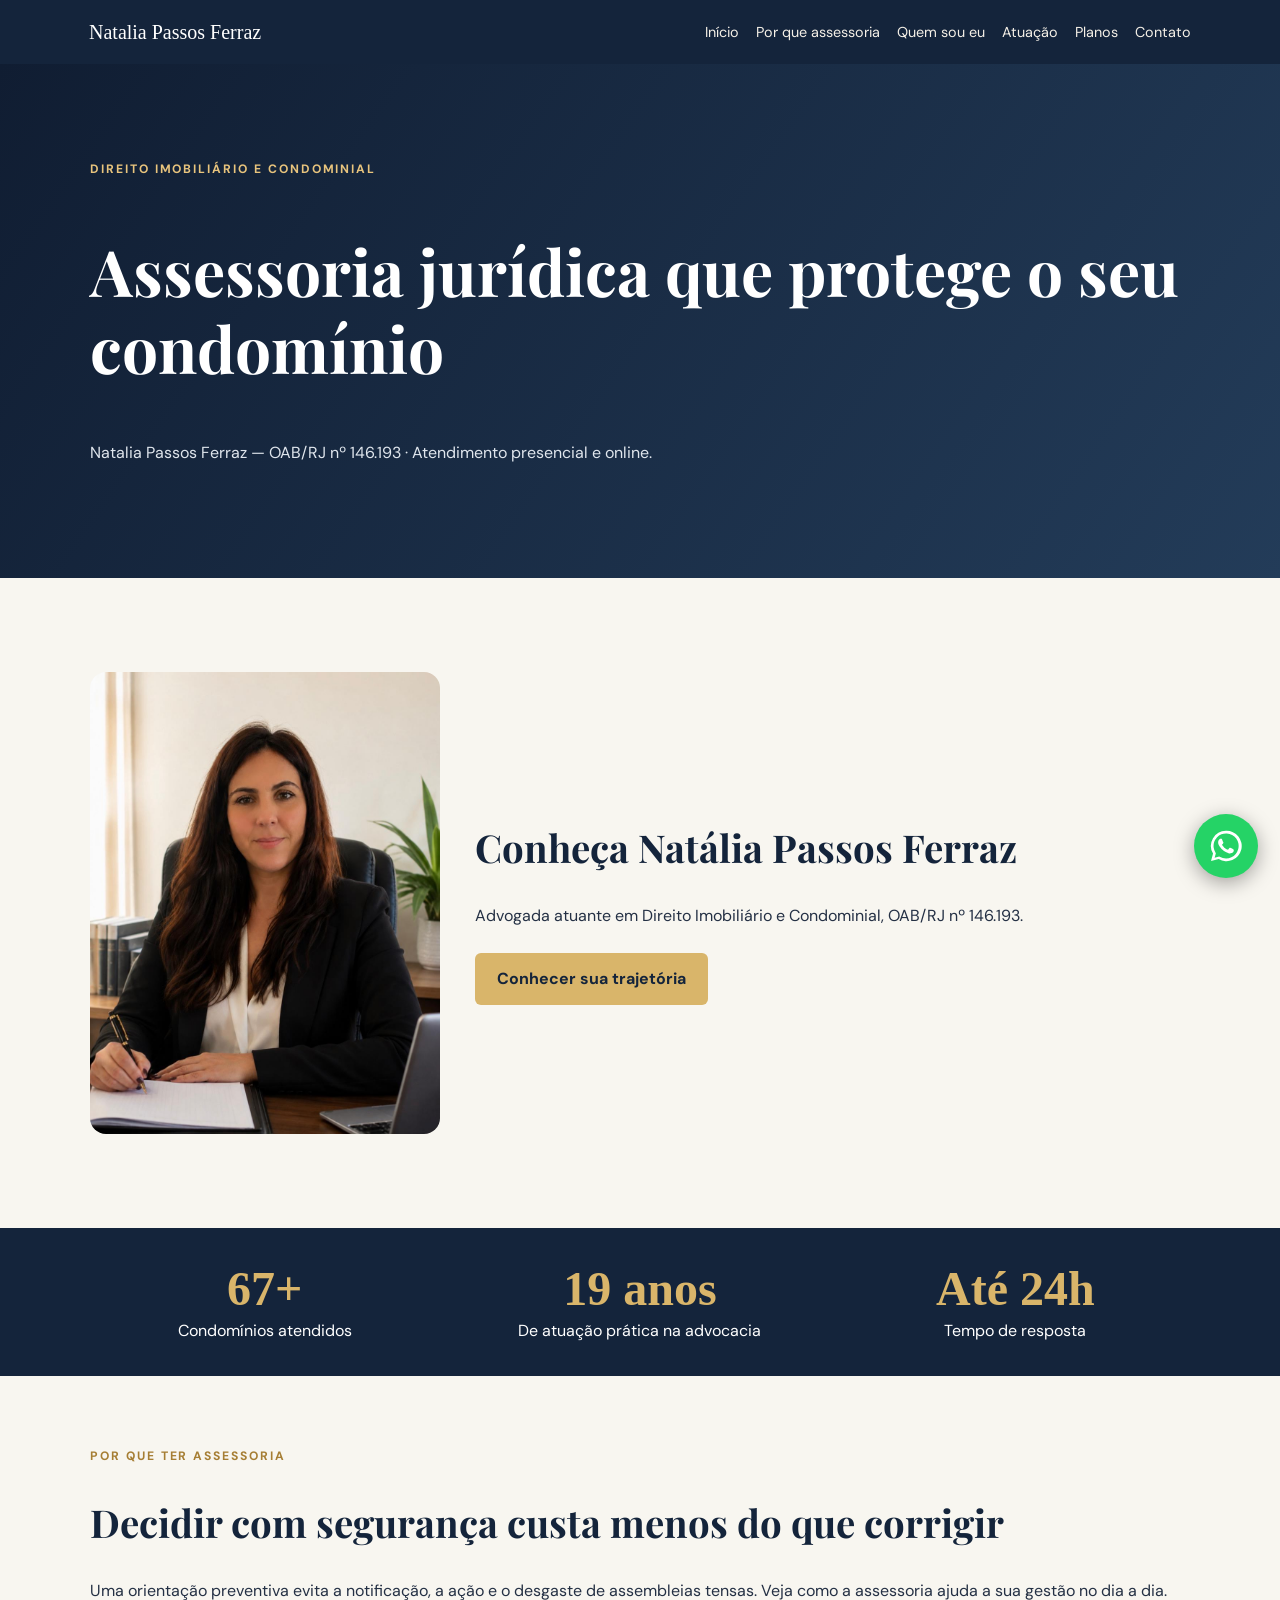
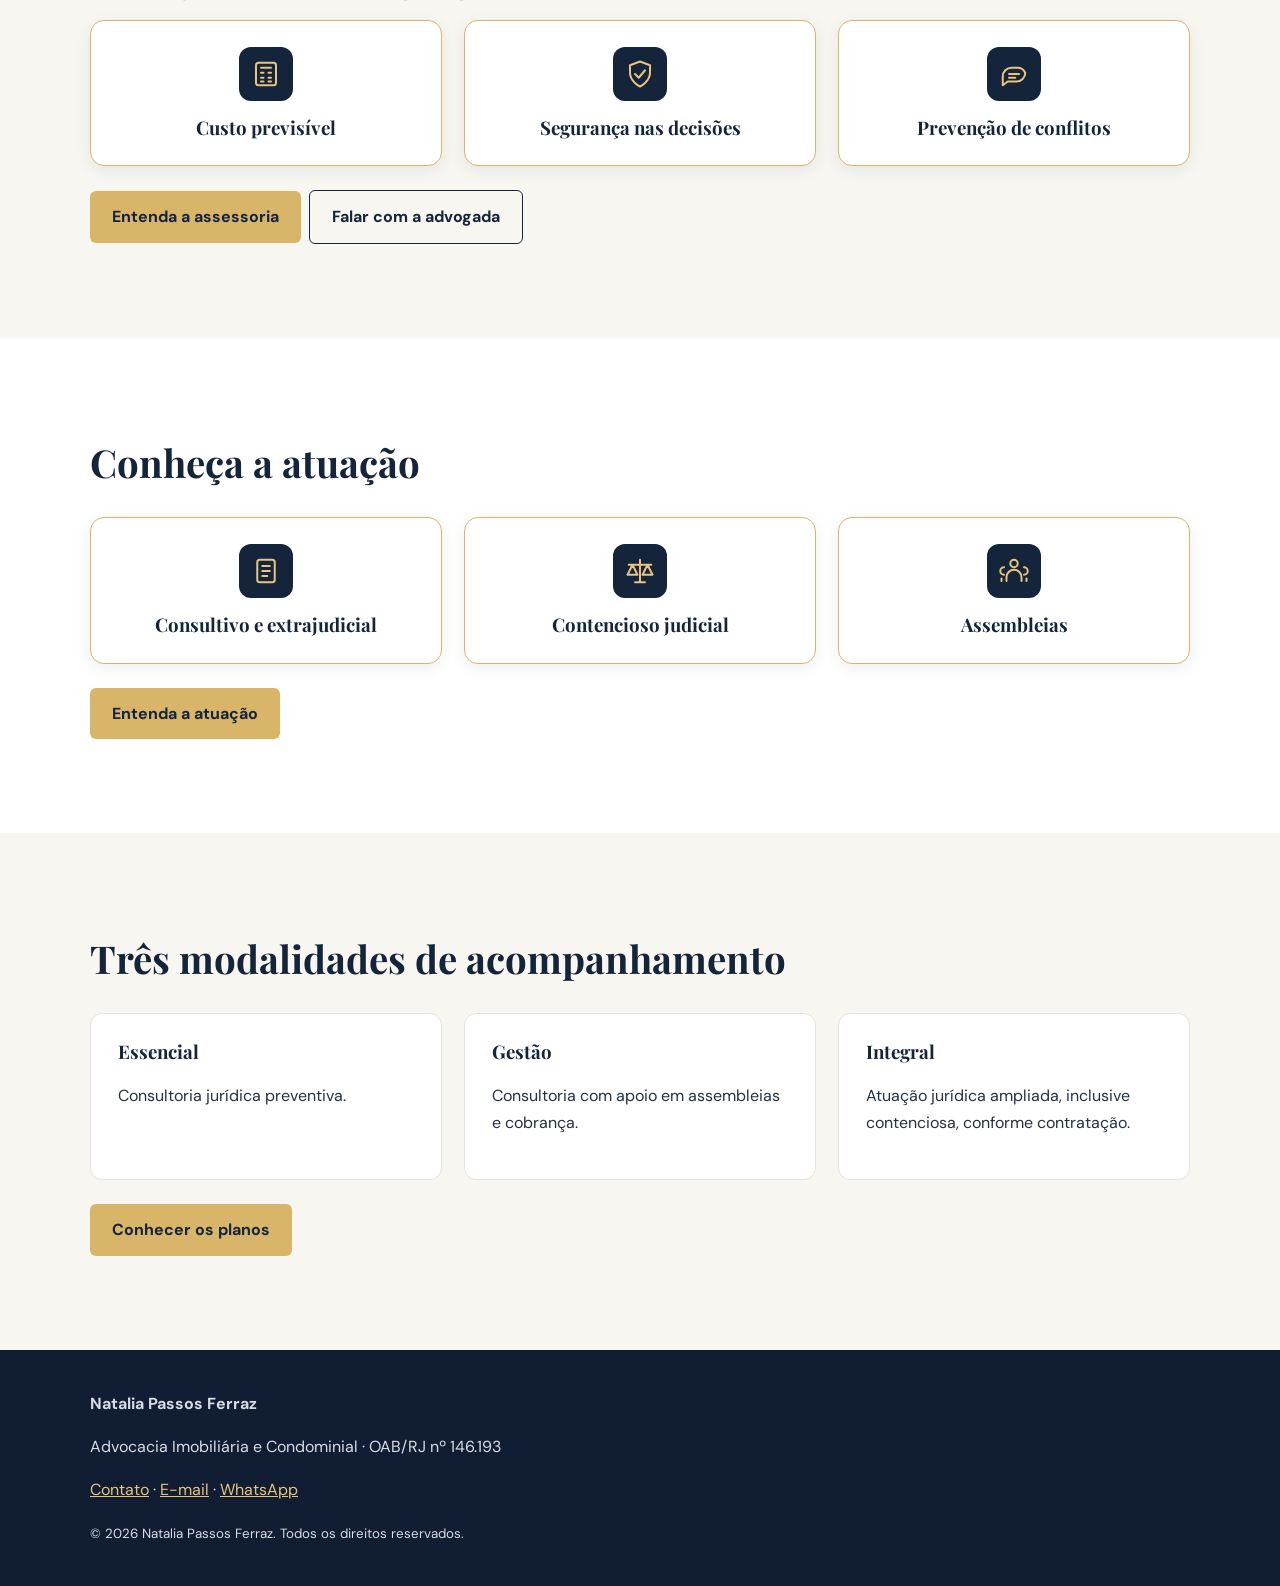
==== index.html @ 300f71c2 "Add files via upload" ====
<!doctype html><html lang="pt-BR"><head><meta charset="utf-8"><meta name="viewport" content="width=device-width, initial-scale=1"><meta name="description" content="Natalia Passos Ferraz — Advocacia Imobiliária e Condominial. OAB/RJ 146.193."><title>Início | Natalia Passos Ferraz</title><link rel="stylesheet" href="style.css"><style>.whatsapp-fixo{position:fixed!important;right:22px!important;bottom:22px!important;z-index:2147483000!important;display:flex!important;align-items:center!important;justify-content:center!important;width:64px!important;height:64px!important;min-width:64px!important;min-height:64px!important;box-sizing:border-box!important;padding:13px!important;border-radius:50%!important;background:#25D366!important;color:#fff!important;box-shadow:0 5px 20px rgba(0,0,0,.35)!important;visibility:visible!important;opacity:1!important;transform:none!important;text-decoration:none!important}.whatsapp-fixo svg{display:block!important;width:38px!important;height:38px!important;fill:#fff!important}.whatsapp-fixo .whatsapp-texto{display:none!important}.whatsapp-fixo:hover{background:#128C7E!important}@media(max-width:600px){.whatsapp-fixo{right:16px!important;bottom:16px!important;width:60px!important;height:60px!important;min-width:60px!important;min-height:60px!important}}</style></head><body><header><nav><a class="brand" href="index.html">Natalia Passos Ferraz</a><div class="links"><a href="index.html">Início</a><a href="assessoria.html">Por que assessoria</a><a href="sobre.html">Quem sou eu</a><a href="atuacao.html">Atuação</a><a href="planos.html">Planos</a><a href="contato.html">Contato</a></div></nav></header><section class="hero"><div class="wrap"><div class="eyebrow" style="color:#e8c47d">Direito Imobiliário e Condominial</div><h1>Assessoria jurídica que protege o seu condomínio</h1><p>Natalia Passos Ferraz — OAB/RJ nº 146.193 · Atendimento presencial e online.</p></div></section><section class="section alt"><div class="wrap foto-apresentacao"><img class="portrait" src="natalia.jpg" alt="Fotografia profissional de Natália Passos Ferraz" width="970" height="1280" style="display:block;width:100%;max-width:350px;height:auto;border-radius:16px;margin:0 auto;"><div><h2>Conheça Natália Passos Ferraz</h2><p>Advogada atuante em Direito Imobiliário e Condominial, OAB/RJ nº 146.193.</p><a class="btn" href="sobre.html">Conhecer sua trajetória</a></div></div></section><section aria-label="Experiência e atendimento" style="background:#14243b;color:#fff;padding:32px 24px;"><div class="wrap" style="display:grid;grid-template-columns:repeat(auto-fit,minmax(min(100%,230px),1fr));gap:26px;text-align:center;"><div><strong style="display:block;color:#d9b56a;font-family:Georgia,serif;font-size:clamp(2rem,4vw,3rem);line-height:1.2;">67+</strong><span>Condomínios atendidos</span></div><div><strong style="display:block;color:#d9b56a;font-family:Georgia,serif;font-size:clamp(2rem,4vw,3rem);line-height:1.2;">19 anos</strong><span>De atuação prática na advocacia</span></div><div><strong style="display:block;color:#d9b56a;font-family:Georgia,serif;font-size:clamp(2rem,4vw,3rem);line-height:1.2;">Até 24h</strong><span>Tempo de resposta</span></div></div></section><section class="section alt"><div class="wrap"><div class="eyebrow">Por que ter assessoria</div><h2>Decidir com segurança custa menos do que corrigir</h2><p>Uma orientação preventiva evita a notificação, a ação e o desgaste de assembleias tensas. Veja como a assessoria ajuda a sua gestão no dia a dia.</p><div class="grid"><article class="card" style="border:1px solid #d9b56a;border-radius:14px;padding:26px;text-align:center;display:flex;flex-direction:column;align-items:center;justify-content:center;background:#fff;box-shadow:0 4px 15px rgba(20,36,59,.08);"><div style="display:flex;align-items:center;justify-content:center;width:54px;height:54px;border-radius:12px;background:#14243b;color:#e8c47d;margin-bottom:16px;"><svg xmlns="http://www.w3.org/2000/svg" viewBox="0 0 24 24" width="30" height="30" fill="none" stroke="currentColor" stroke-width="1.6" stroke-linecap="round" stroke-linejoin="round" aria-hidden="true"><rect x="4" y="3" width="16" height="18" rx="2"/><path d="M8 7h8M8 11h2m4 0h2M8 15h2m4 0h2M8 18h2m4 0h2"/></svg></div><h3 style="margin:0;">Custo previsível</h3></article><article class="card" style="border:1px solid #d9b56a;border-radius:14px;padding:26px;text-align:center;display:flex;flex-direction:column;align-items:center;justify-content:center;background:#fff;box-shadow:0 4px 15px rgba(20,36,59,.08);"><div style="display:flex;align-items:center;justify-content:center;width:54px;height:54px;border-radius:12px;background:#14243b;color:#e8c47d;margin-bottom:16px;"><svg xmlns="http://www.w3.org/2000/svg" viewBox="0 0 24 24" width="30" height="30" fill="none" stroke="currentColor" stroke-width="1.6" stroke-linecap="round" stroke-linejoin="round" aria-hidden="true"><path d="M12 22s8-4 8-11V5l-8-3-8 3v6c0 7 8 11 8 11Z"/><path d="m8 12 3 3 5-6"/></svg></div><h3 style="margin:0;">Segurança nas decisões</h3></article><article class="card" style="border:1px solid #d9b56a;border-radius:14px;padding:26px;text-align:center;display:flex;flex-direction:column;align-items:center;justify-content:center;background:#fff;box-shadow:0 4px 15px rgba(20,36,59,.08);"><div style="display:flex;align-items:center;justify-content:center;width:54px;height:54px;border-radius:12px;background:#14243b;color:#e8c47d;margin-bottom:16px;"><svg xmlns="http://www.w3.org/2000/svg" viewBox="0 0 24 24" width="30" height="30" fill="none" stroke="currentColor" stroke-width="1.6" stroke-linecap="round" stroke-linejoin="round" aria-hidden="true"><path d="M21 11a7 7 0 0 1-7 7H7l-4 3v-7a7 7 0 0 1 7-7h4a7 7 0 0 1 7 4Z"/><path d="M8 12h8M8 15h5"/></svg></div><h3 style="margin:0;">Prevenção de conflitos</h3></article></div><p><a class="btn" href="assessoria.html">Entenda a assessoria</a><a class="btn secondary" href="https://wa.me/5524999140991" target="_blank" rel="noopener noreferrer">Falar com a advogada</a></p></div></section><section class="section "><div class="wrap"><h2>Conheça a atuação</h2><div class="grid"><article class="card" style="border:1px solid #d9b56a;border-radius:14px;padding:26px;text-align:center;display:flex;flex-direction:column;align-items:center;justify-content:center;background:#fff;box-shadow:0 4px 15px rgba(20,36,59,.08);"><div style="display:flex;align-items:center;justify-content:center;width:54px;height:54px;border-radius:12px;background:#14243b;color:#e8c47d;margin-bottom:16px;"><svg xmlns="http://www.w3.org/2000/svg" viewBox="0 0 24 24" width="30" height="30" fill="none" stroke="currentColor" stroke-width="1.6" stroke-linecap="round" stroke-linejoin="round" aria-hidden="true"><rect x="5" y="3" width="14" height="18" rx="2"/><path d="M9 8h6M9 12h6M9 16h4"/></svg></div><h3 style="margin:0;">Consultivo e extrajudicial</h3></article><article class="card" style="border:1px solid #d9b56a;border-radius:14px;padding:26px;text-align:center;display:flex;flex-direction:column;align-items:center;justify-content:center;background:#fff;box-shadow:0 4px 15px rgba(20,36,59,.08);"><div style="display:flex;align-items:center;justify-content:center;width:54px;height:54px;border-radius:12px;background:#14243b;color:#e8c47d;margin-bottom:16px;"><svg xmlns="http://www.w3.org/2000/svg" viewBox="0 0 24 24" width="30" height="30" fill="none" stroke="currentColor" stroke-width="1.6" stroke-linecap="round" stroke-linejoin="round" aria-hidden="true"><path d="M12 3v18M8 21h8M3 7h18M6 7l-4 8h8L6 7M18 7l-4 8h8l-4-8"/></svg></div><h3 style="margin:0;">Contencioso judicial</h3></article><article class="card" style="border:1px solid #d9b56a;border-radius:14px;padding:26px;text-align:center;display:flex;flex-direction:column;align-items:center;justify-content:center;background:#fff;box-shadow:0 4px 15px rgba(20,36,59,.08);"><div style="display:flex;align-items:center;justify-content:center;width:54px;height:54px;border-radius:12px;background:#14243b;color:#e8c47d;margin-bottom:16px;"><svg xmlns="http://www.w3.org/2000/svg" viewBox="0 0 24 24" width="30" height="30" fill="none" stroke="currentColor" stroke-width="1.6" stroke-linecap="round" stroke-linejoin="round" aria-hidden="true"><circle cx="12" cy="6" r="3"/><path d="M6 20v-3a6 6 0 0 1 12 0v3M4 9a3 3 0 0 0 0 6M20 9a3 3 0 0 1 0 6M2 20v-2M22 20v-2"/></svg></div><h3 style="margin:0;">Assembleias</h3></article></div><p><a class="btn" href="atuacao.html">Entenda a atuação</a></p></div></section><section class="section alt"><div class="wrap"><h2>Três modalidades de acompanhamento</h2><div class="grid"><article class="card"><h3>Essencial</h3><p>Consultoria jurídica preventiva.</p></article><article class="card"><h3>Gestão</h3><p>Consultoria com apoio em assembleias e cobrança.</p></article><article class="card"><h3>Integral</h3><p>Atuação jurídica ampliada, inclusive contenciosa, conforme contratação.</p></article></div><p><a class="btn" href="planos.html">Conhecer os planos</a></p></div></section><footer><div class="wrap"><strong>Natalia Passos Ferraz</strong><p>Advocacia Imobiliária e Condominial · OAB/RJ nº 146.193</p><p><a href="contato.html">Contato</a> · <a href="mailto:nataliaferraz.adv@hotmail.com">E-mail</a> · <a href="https://wa.me/5524999140991" target="_blank" rel="noopener noreferrer">WhatsApp</a></p><small>© 2026 Natalia Passos Ferraz. Todos os direitos reservados.</small></div></footer><a class="whatsapp-fixo" href="https://wa.me/5524999140991?text=Ol%C3%A1%2C%20Nat%C3%A1lia%21%20Gostaria%20de%20informa%C3%A7%C3%B5es%20sobre%20assessoria%20jur%C3%ADdica." target="_blank" rel="noopener noreferrer" aria-label="Conversar com Natália pelo WhatsApp"><svg xmlns="http://www.w3.org/2000/svg" viewBox="0 0 32 32" width="31" height="31" aria-hidden="true"><path fill="currentColor" d="M16.03 3.2A12.7 12.7 0 0 0 5.1 22.4L3.4 28.7l6.5-1.7a12.8 12.8 0 1 0 6.13-23.8Zm0 23.3a10.5 10.5 0 0 1-5.35-1.46l-.38-.23-3.87 1.02 1.03-3.77-.25-.39A10.56 10.56 0 1 1 16.03 26.5Zm5.8-7.9c-.32-.16-1.9-.94-2.2-1.04-.3-.11-.51-.16-.73.16-.22.32-.84 1.04-1.03 1.25-.19.21-.38.24-.7.08-.32-.16-1.36-.5-2.58-1.59-.95-.85-1.6-1.9-1.79-2.22-.19-.32-.02-.49.14-.65.14-.14.32-.37.48-.56.16-.19.21-.32.32-.53.11-.21.05-.4-.03-.56-.08-.16-.73-1.76-1-2.41-.26-.63-.53-.54-.73-.55h-.62c-.22 0-.56.08-.86.4-.3.32-1.13 1.11-1.13 2.71s1.16 3.15 1.32 3.36c.16.21 2.29 3.5 5.55 4.91.78.34 1.39.54 1.86.69.78.25 1.5.21 2.06.13.63-.09 1.9-.78 2.17-1.53.27-.75.27-1.39.19-1.53-.08-.13-.3-.21-.62-.37Z"/></svg><span class="whatsapp-texto">WhatsApp</span></a></body></html>
---- style.css ----
@import url('https://fonts.googleapis.com/css2?family=DM+Sans:wght@400;500;600;700&family=Playfair+Display:wght@500;600;700&display=swap');:root{--navy:#14243b;--gold:#d9b56a;--cream:#f8f6f0;--ink:#243044}*{box-sizing:border-box}body{margin:0;font-family:'DM Sans',Arial,sans-serif;color:var(--ink);line-height:1.7;background:#fff}h1,h2,h3{font-family:'Playfair Display',Georgia,serif;line-height:1.2;color:var(--navy)}h1{font-size:clamp(2.3rem,5vw,4rem)}h2{font-size:clamp(1.9rem,3vw,2.7rem)}a{color:#274d7c}header{background:var(--navy);position:sticky;top:0;z-index:5}nav{max-width:1150px;margin:auto;display:flex;align-items:center;justify-content:space-between;gap:18px;padding:15px 24px;flex-wrap:wrap}nav .brand{font-family:Georgia,serif;color:#fff;font-size:1.25rem;text-decoration:none}nav .links{display:flex;gap:17px;flex-wrap:wrap}nav .links a{color:#f5f0e7;text-decoration:none;font-size:.9rem}nav a:hover{color:var(--gold)}.hero{background:linear-gradient(125deg,#101d32,#233c59);color:#fff;padding:95px 24px}.hero h1{color:#fff}.hero p{color:#e0e6ed}.wrap{max-width:1100px;margin:auto}.section{padding:70px 24px}.section.alt{background:var(--cream)}.eyebrow{text-transform:uppercase;letter-spacing:.16em;color:#a67e34;font-size:.76rem;font-weight:700}.grid{display:grid;grid-template-columns:repeat(auto-fit,minmax(245px,1fr));gap:22px}.card{padding:27px;border:1px solid #e5e3de;border-radius:12px;background:#fff}.card h3{margin-top:0}.btn{display:inline-block;padding:12px 22px;background:var(--gold);color:#14243b;border-radius:6px;font-weight:700;text-decoration:none;margin:8px 8px 8px 0}.btn.secondary{background:transparent;color:var(--navy);border:1px solid var(--navy)}.hero .btn.secondary{color:white;border-color:#fff}ul{padding-left:22px}li{margin:6px 0}details{border:1px solid #ddd;border-radius:9px;margin:12px 0;padding:18px;background:#fff}summary{cursor:pointer;font-weight:700;color:var(--navy)}table{border-collapse:collapse;width:100%;min-width:580px}th,td{border-bottom:1px solid #ddd;padding:12px;text-align:left}th{background:#edf0f2}.scroll{overflow-x:auto}.note{border-left:4px solid var(--gold);padding:13px 18px;background:#faf7ef}footer{background:#101d32;color:#d8dce5;padding:40px 24px}footer a{color:#e8c47d}.portrait{width:100%;max-width:330px;border-radius:12px;object-fit:cover}.bio{display:grid;grid-template-columns:1fr 2fr;gap:35px;align-items:start}@media(max-width:700px){.bio{grid-template-columns:1fr}nav{position:static}.hero{padding:65px 24px}}
/* Botão fixo de contato por WhatsApp */
.whatsapp-fixo{position:fixed;right:20px;bottom:20px;z-index:1000;display:inline-flex;align-items:center;gap:10px;background:#167d48;color:white!important;text-decoration:none;font-weight:700;padding:13px 19px;border-radius:999px;box-shadow:0 6px 22px rgba(0,0,0,.22);transition:transform .2s,background .2s}
.whatsapp-fixo:hover,.whatsapp-fixo:focus-visible{background:#116a3d;transform:translateY(-2px)}
@media(max-width:600px){.whatsapp-fixo{right:12px;bottom:12px;padding:12px 16px;font-size:14px}}

/* Ícone oficial em vetor e botão de contato persistente */
.whatsapp-fixo{background:#25d366;color:#fff!important;min-width:60px;min-height:60px;justify-content:center;padding:12px 18px;gap:8px}
.whatsapp-fixo svg{width:31px;height:31px;display:block;flex-shrink:0}
.whatsapp-fixo:hover,.whatsapp-fixo:focus-visible{background:#128c4a}
.foto-apresentacao{display:grid;grid-template-columns:minmax(220px,350px) 1fr;gap:35px;align-items:center;padding-top:24px;padding-bottom:24px}
.foto-pendente{min-height:290px;display:flex;align-items:center;justify-content:center;text-align:center;padding:25px;border:2px dashed #aab3bd;border-radius:16px;background:#e8eaf0;color:#596273;font-size:15px}
.foto-sobre{max-width:340px;min-height:260px;float:right;margin:0 0 20px 25px}
@media(max-width:650px){.foto-apresentacao{grid-template-columns:1fr}.foto-sobre{float:none;margin:0 0 20px}.whatsapp-fixo{width:60px;height:60px;border-radius:50%;padding:12px}.whatsapp-texto{display:none}}

/* Padronização do botão WhatsApp */
.whatsapp-fixo{position:fixed!important;right:22px!important;bottom:22px!important;z-index:2147483000!important;display:flex!important;align-items:center!important;justify-content:center!important;width:64px!important;height:64px!important;min-width:64px!important;min-height:64px!important;box-sizing:border-box!important;padding:13px!important;border-radius:50%!important;background:#25D366!important;color:#fff!important;box-shadow:0 5px 20px rgba(0,0,0,.35)!important;visibility:visible!important;opacity:1!important;transform:none!important;text-decoration:none!important}.whatsapp-fixo svg{display:block!important;width:38px!important;height:38px!important;fill:#fff!important}.whatsapp-fixo .whatsapp-texto{display:none!important}.whatsapp-fixo:hover{background:#128C7E!important}@media(max-width:600px){.whatsapp-fixo{right:16px!important;bottom:16px!important;width:60px!important;height:60px!important;min-width:60px!important;min-height:60px!important}}
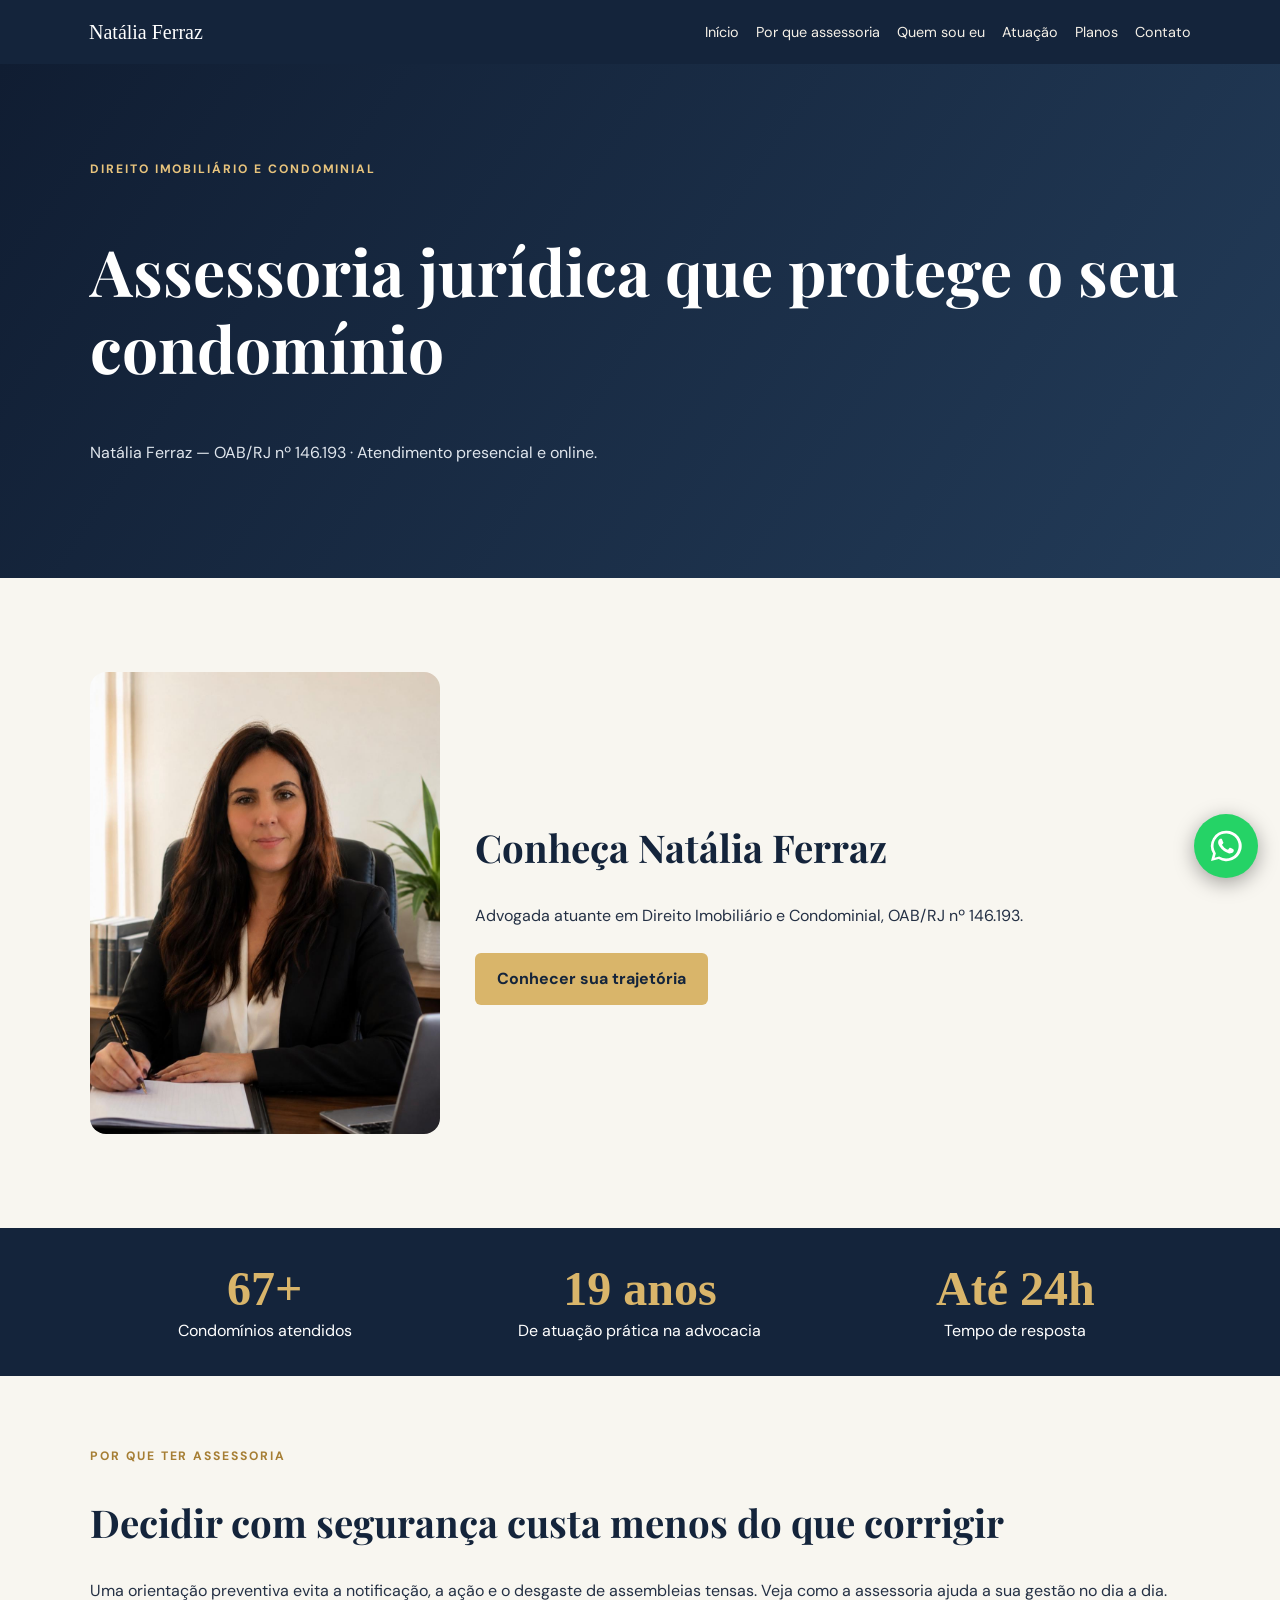
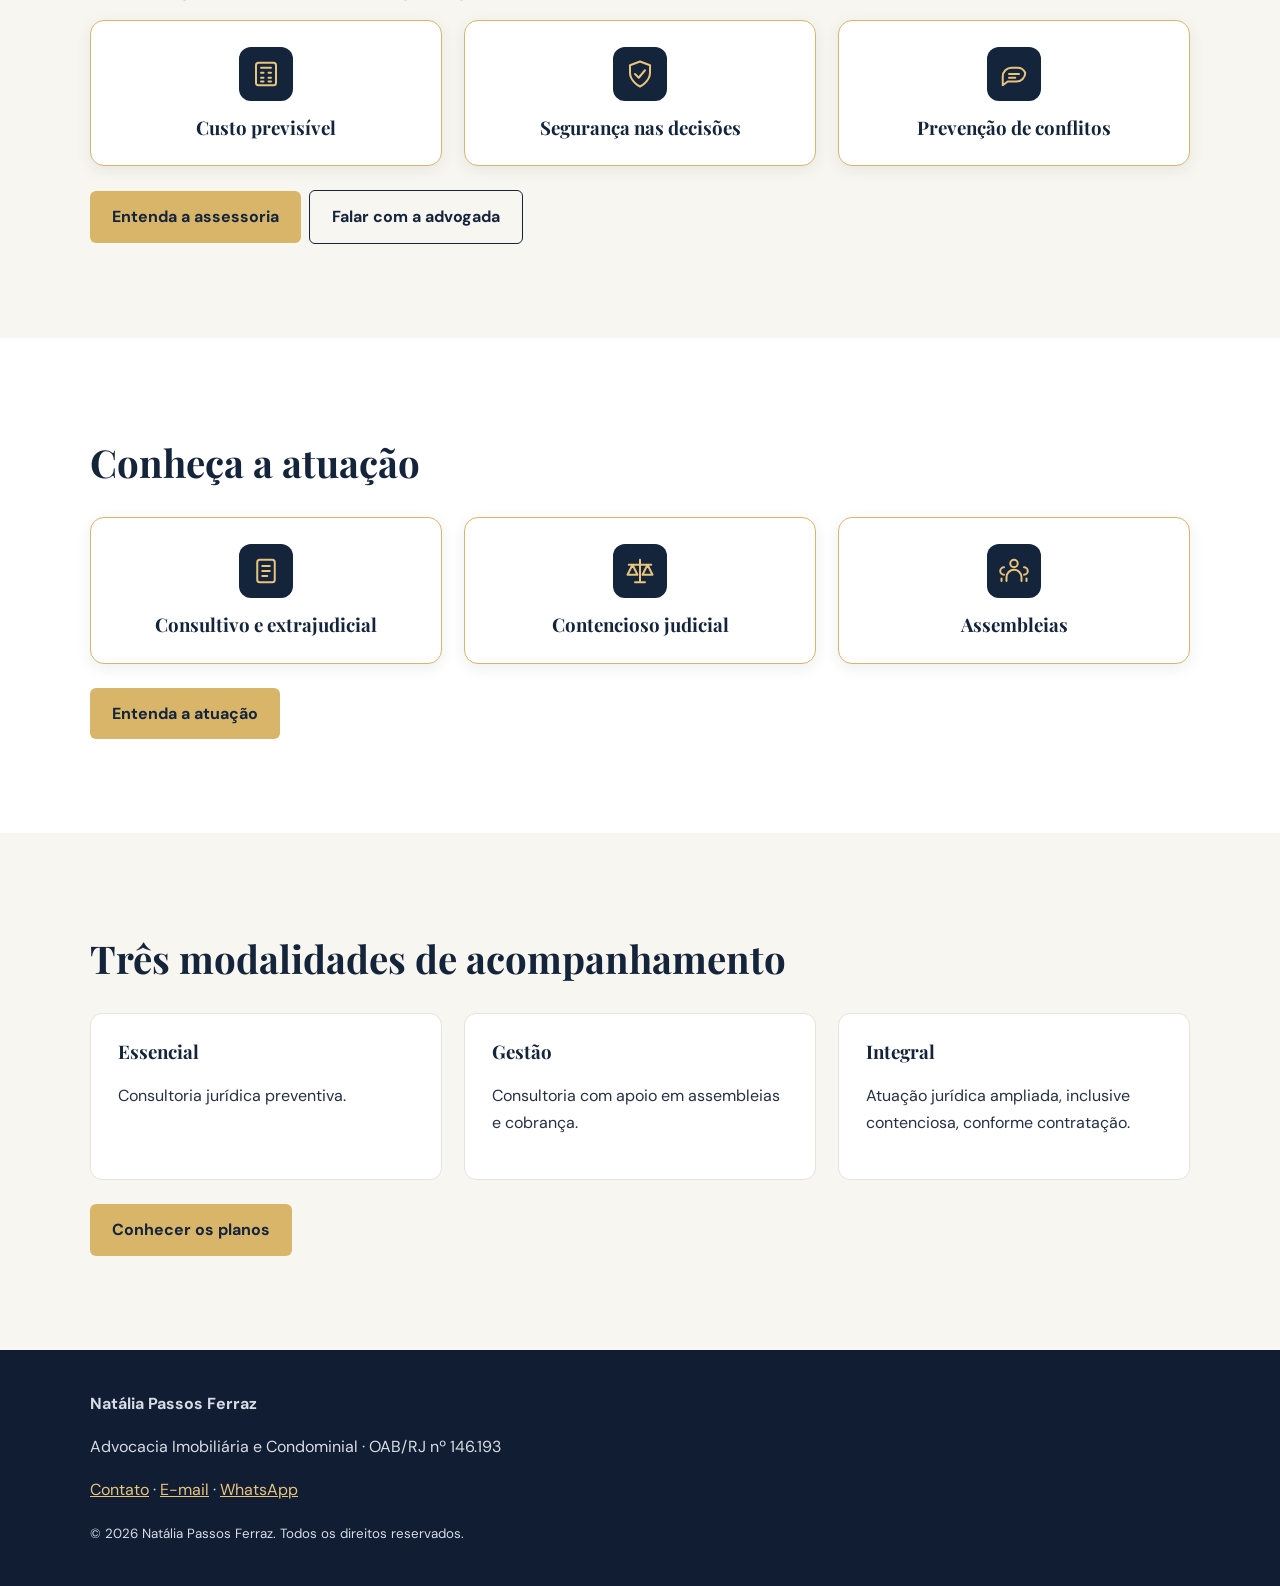
==== commit 40bc5e09: "Add files via upload" ====
--- a/index.html
+++ b/index.html
@@ -1 +1 @@
-<!doctype html><html lang="pt-BR"><head><meta charset="utf-8"><meta name="viewport" content="width=device-width, initial-scale=1"><meta name="description" content="Natalia Passos Ferraz — Advocacia Imobiliária e Condominial. OAB/RJ 146.193."><title>Início | Natalia Passos Ferraz</title><link rel="stylesheet" href="style.css"><style>.whatsapp-fixo{position:fixed!important;right:22px!important;bottom:22px!important;z-index:2147483000!important;display:flex!important;align-items:center!important;justify-content:center!important;width:64px!important;height:64px!important;min-width:64px!important;min-height:64px!important;box-sizing:border-box!important;padding:13px!important;border-radius:50%!important;background:#25D366!important;color:#fff!important;box-shadow:0 5px 20px rgba(0,0,0,.35)!important;visibility:visible!important;opacity:1!important;transform:none!important;text-decoration:none!important}.whatsapp-fixo svg{display:block!important;width:38px!important;height:38px!important;fill:#fff!important}.whatsapp-fixo .whatsapp-texto{display:none!important}.whatsapp-fixo:hover{background:#128C7E!important}@media(max-width:600px){.whatsapp-fixo{right:16px!important;bottom:16px!important;width:60px!important;height:60px!important;min-width:60px!important;min-height:60px!important}}</style></head><body><header><nav><a class="brand" href="index.html">Natalia Passos Ferraz</a><div class="links"><a href="index.html">Início</a><a href="assessoria.html">Por que assessoria</a><a href="sobre.html">Quem sou eu</a><a href="atuacao.html">Atuação</a><a href="planos.html">Planos</a><a href="contato.html">Contato</a></div></nav></header><section class="hero"><div class="wrap"><div class="eyebrow" style="color:#e8c47d">Direito Imobiliário e Condominial</div><h1>Assessoria jurídica que protege o seu condomínio</h1><p>Natalia Passos Ferraz — OAB/RJ nº 146.193 · Atendimento presencial e online.</p></div></section><section class="section alt"><div class="wrap foto-apresentacao"><img class="portrait" src="natalia.jpg" alt="Fotografia profissional de Natália Passos Ferraz" width="970" height="1280" style="display:block;width:100%;max-width:350px;height:auto;border-radius:16px;margin:0 auto;"><div><h2>Conheça Natália Passos Ferraz</h2><p>Advogada atuante em Direito Imobiliário e Condominial, OAB/RJ nº 146.193.</p><a class="btn" href="sobre.html">Conhecer sua trajetória</a></div></div></section><section aria-label="Experiência e atendimento" style="background:#14243b;color:#fff;padding:32px 24px;"><div class="wrap" style="display:grid;grid-template-columns:repeat(auto-fit,minmax(min(100%,230px),1fr));gap:26px;text-align:center;"><div><strong style="display:block;color:#d9b56a;font-family:Georgia,serif;font-size:clamp(2rem,4vw,3rem);line-height:1.2;">67+</strong><span>Condomínios atendidos</span></div><div><strong style="display:block;color:#d9b56a;font-family:Georgia,serif;font-size:clamp(2rem,4vw,3rem);line-height:1.2;">19 anos</strong><span>De atuação prática na advocacia</span></div><div><strong style="display:block;color:#d9b56a;font-family:Georgia,serif;font-size:clamp(2rem,4vw,3rem);line-height:1.2;">Até 24h</strong><span>Tempo de resposta</span></div></div></section><section class="section alt"><div class="wrap"><div class="eyebrow">Por que ter assessoria</div><h2>Decidir com segurança custa menos do que corrigir</h2><p>Uma orientação preventiva evita a notificação, a ação e o desgaste de assembleias tensas. Veja como a assessoria ajuda a sua gestão no dia a dia.</p><div class="grid"><article class="card" style="border:1px solid #d9b56a;border-radius:14px;padding:26px;text-align:center;display:flex;flex-direction:column;align-items:center;justify-content:center;background:#fff;box-shadow:0 4px 15px rgba(20,36,59,.08);"><div style="display:flex;align-items:center;justify-content:center;width:54px;height:54px;border-radius:12px;background:#14243b;color:#e8c47d;margin-bottom:16px;"><svg xmlns="http://www.w3.org/2000/svg" viewBox="0 0 24 24" width="30" height="30" fill="none" stroke="currentColor" stroke-width="1.6" stroke-linecap="round" stroke-linejoin="round" aria-hidden="true"><rect x="4" y="3" width="16" height="18" rx="2"/><path d="M8 7h8M8 11h2m4 0h2M8 15h2m4 0h2M8 18h2m4 0h2"/></svg></div><h3 style="margin:0;">Custo previsível</h3></article><article class="card" style="border:1px solid #d9b56a;border-radius:14px;padding:26px;text-align:center;display:flex;flex-direction:column;align-items:center;justify-content:center;background:#fff;box-shadow:0 4px 15px rgba(20,36,59,.08);"><div style="display:flex;align-items:center;justify-content:center;width:54px;height:54px;border-radius:12px;background:#14243b;color:#e8c47d;margin-bottom:16px;"><svg xmlns="http://www.w3.org/2000/svg" viewBox="0 0 24 24" width="30" height="30" fill="none" stroke="currentColor" stroke-width="1.6" stroke-linecap="round" stroke-linejoin="round" aria-hidden="true"><path d="M12 22s8-4 8-11V5l-8-3-8 3v6c0 7 8 11 8 11Z"/><path d="m8 12 3 3 5-6"/></svg></div><h3 style="margin:0;">Segurança nas decisões</h3></article><article class="card" style="border:1px solid #d9b56a;border-radius:14px;padding:26px;text-align:center;display:flex;flex-direction:column;align-items:center;justify-content:center;background:#fff;box-shadow:0 4px 15px rgba(20,36,59,.08);"><div style="display:flex;align-items:center;justify-content:center;width:54px;height:54px;border-radius:12px;background:#14243b;color:#e8c47d;margin-bottom:16px;"><svg xmlns="http://www.w3.org/2000/svg" viewBox="0 0 24 24" width="30" height="30" fill="none" stroke="currentColor" stroke-width="1.6" stroke-linecap="round" stroke-linejoin="round" aria-hidden="true"><path d="M21 11a7 7 0 0 1-7 7H7l-4 3v-7a7 7 0 0 1 7-7h4a7 7 0 0 1 7 4Z"/><path d="M8 12h8M8 15h5"/></svg></div><h3 style="margin:0;">Prevenção de conflitos</h3></article></div><p><a class="btn" href="assessoria.html">Entenda a assessoria</a><a class="btn secondary" href="https://wa.me/5524999140991" target="_blank" rel="noopener noreferrer">Falar com a advogada</a></p></div></section><section class="section "><div class="wrap"><h2>Conheça a atuação</h2><div class="grid"><article class="card" style="border:1px solid #d9b56a;border-radius:14px;padding:26px;text-align:center;display:flex;flex-direction:column;align-items:center;justify-content:center;background:#fff;box-shadow:0 4px 15px rgba(20,36,59,.08);"><div style="display:flex;align-items:center;justify-content:center;width:54px;height:54px;border-radius:12px;background:#14243b;color:#e8c47d;margin-bottom:16px;"><svg xmlns="http://www.w3.org/2000/svg" viewBox="0 0 24 24" width="30" height="30" fill="none" stroke="currentColor" stroke-width="1.6" stroke-linecap="round" stroke-linejoin="round" aria-hidden="true"><rect x="5" y="3" width="14" height="18" rx="2"/><path d="M9 8h6M9 12h6M9 16h4"/></svg></div><h3 style="margin:0;">Consultivo e extrajudicial</h3></article><article class="card" style="border:1px solid #d9b56a;border-radius:14px;padding:26px;text-align:center;display:flex;flex-direction:column;align-items:center;justify-content:center;background:#fff;box-shadow:0 4px 15px rgba(20,36,59,.08);"><div style="display:flex;align-items:center;justify-content:center;width:54px;height:54px;border-radius:12px;background:#14243b;color:#e8c47d;margin-bottom:16px;"><svg xmlns="http://www.w3.org/2000/svg" viewBox="0 0 24 24" width="30" height="30" fill="none" stroke="currentColor" stroke-width="1.6" stroke-linecap="round" stroke-linejoin="round" aria-hidden="true"><path d="M12 3v18M8 21h8M3 7h18M6 7l-4 8h8L6 7M18 7l-4 8h8l-4-8"/></svg></div><h3 style="margin:0;">Contencioso judicial</h3></article><article class="card" style="border:1px solid #d9b56a;border-radius:14px;padding:26px;text-align:center;display:flex;flex-direction:column;align-items:center;justify-content:center;background:#fff;box-shadow:0 4px 15px rgba(20,36,59,.08);"><div style="display:flex;align-items:center;justify-content:center;width:54px;height:54px;border-radius:12px;background:#14243b;color:#e8c47d;margin-bottom:16px;"><svg xmlns="http://www.w3.org/2000/svg" viewBox="0 0 24 24" width="30" height="30" fill="none" stroke="currentColor" stroke-width="1.6" stroke-linecap="round" stroke-linejoin="round" aria-hidden="true"><circle cx="12" cy="6" r="3"/><path d="M6 20v-3a6 6 0 0 1 12 0v3M4 9a3 3 0 0 0 0 6M20 9a3 3 0 0 1 0 6M2 20v-2M22 20v-2"/></svg></div><h3 style="margin:0;">Assembleias</h3></article></div><p><a class="btn" href="atuacao.html">Entenda a atuação</a></p></div></section><section class="section alt"><div class="wrap"><h2>Três modalidades de acompanhamento</h2><div class="grid"><article class="card"><h3>Essencial</h3><p>Consultoria jurídica preventiva.</p></article><article class="card"><h3>Gestão</h3><p>Consultoria com apoio em assembleias e cobrança.</p></article><article class="card"><h3>Integral</h3><p>Atuação jurídica ampliada, inclusive contenciosa, conforme contratação.</p></article></div><p><a class="btn" href="planos.html">Conhecer os planos</a></p></div></section><footer><div class="wrap"><strong>Natalia Passos Ferraz</strong><p>Advocacia Imobiliária e Condominial · OAB/RJ nº 146.193</p><p><a href="contato.html">Contato</a> · <a href="mailto:nataliaferraz.adv@hotmail.com">E-mail</a> · <a href="https://wa.me/5524999140991" target="_blank" rel="noopener noreferrer">WhatsApp</a></p><small>© 2026 Natalia Passos Ferraz. Todos os direitos reservados.</small></div></footer><a class="whatsapp-fixo" href="https://wa.me/5524999140991?text=Ol%C3%A1%2C%20Nat%C3%A1lia%21%20Gostaria%20de%20informa%C3%A7%C3%B5es%20sobre%20assessoria%20jur%C3%ADdica." target="_blank" rel="noopener noreferrer" aria-label="Conversar com Natália pelo WhatsApp"><svg xmlns="http://www.w3.org/2000/svg" viewBox="0 0 32 32" width="31" height="31" aria-hidden="true"><path fill="currentColor" d="M16.03 3.2A12.7 12.7 0 0 0 5.1 22.4L3.4 28.7l6.5-1.7a12.8 12.8 0 1 0 6.13-23.8Zm0 23.3a10.5 10.5 0 0 1-5.35-1.46l-.38-.23-3.87 1.02 1.03-3.77-.25-.39A10.56 10.56 0 1 1 16.03 26.5Zm5.8-7.9c-.32-.16-1.9-.94-2.2-1.04-.3-.11-.51-.16-.73.16-.22.32-.84 1.04-1.03 1.25-.19.21-.38.24-.7.08-.32-.16-1.36-.5-2.58-1.59-.95-.85-1.6-1.9-1.79-2.22-.19-.32-.02-.49.14-.65.14-.14.32-.37.48-.56.16-.19.21-.32.32-.53.11-.21.05-.4-.03-.56-.08-.16-.73-1.76-1-2.41-.26-.63-.53-.54-.73-.55h-.62c-.22 0-.56.08-.86.4-.3.32-1.13 1.11-1.13 2.71s1.16 3.15 1.32 3.36c.16.21 2.29 3.5 5.55 4.91.78.34 1.39.54 1.86.69.78.25 1.5.21 2.06.13.63-.09 1.9-.78 2.17-1.53.27-.75.27-1.39.19-1.53-.08-.13-.3-.21-.62-.37Z"/></svg><span class="whatsapp-texto">WhatsApp</span></a></body></html>+<!doctype html><html lang="pt-BR"><head><meta charset="utf-8"><meta name="viewport" content="width=device-width, initial-scale=1"><meta name="description" content="Natália Ferraz — Advocacia Imobiliária e Condominial. OAB/RJ 146.193."><title>Início | Natália Ferraz</title><link rel="stylesheet" href="style.css"><style>.whatsapp-fixo{position:fixed!important;right:22px!important;bottom:22px!important;z-index:2147483000!important;display:flex!important;align-items:center!important;justify-content:center!important;width:64px!important;height:64px!important;min-width:64px!important;min-height:64px!important;box-sizing:border-box!important;padding:13px!important;border-radius:50%!important;background:#25D366!important;color:#fff!important;box-shadow:0 5px 20px rgba(0,0,0,.35)!important;visibility:visible!important;opacity:1!important;transform:none!important;text-decoration:none!important}.whatsapp-fixo svg{display:block!important;width:38px!important;height:38px!important;fill:#fff!important}.whatsapp-fixo .whatsapp-texto{display:none!important}.whatsapp-fixo:hover{background:#128C7E!important}@media(max-width:600px){.whatsapp-fixo{right:16px!important;bottom:16px!important;width:60px!important;height:60px!important;min-width:60px!important;min-height:60px!important}}</style></head><body><header><nav><a class="brand" href="index.html">Natália Ferraz</a><div class="links"><a href="index.html">Início</a><a href="assessoria.html">Por que assessoria</a><a href="sobre.html">Quem sou eu</a><a href="atuacao.html">Atuação</a><a href="planos.html">Planos</a><a href="contato.html">Contato</a></div></nav></header><section class="hero"><div class="wrap"><div class="eyebrow" style="color:#e8c47d">Direito Imobiliário e Condominial</div><h1>Assessoria jurídica que protege o seu condomínio</h1><p>Natália Ferraz — OAB/RJ nº 146.193 · Atendimento presencial e online.</p></div></section><section class="section alt"><div class="wrap foto-apresentacao"><img class="portrait" src="natalia.jpg" alt="Fotografia profissional de Natália Ferraz" width="970" height="1280" style="display:block;width:100%;max-width:350px;height:auto;border-radius:16px;margin:0 auto;"><div><h2>Conheça Natália Ferraz</h2><p>Advogada atuante em Direito Imobiliário e Condominial, OAB/RJ nº 146.193.</p><a class="btn" href="sobre.html">Conhecer sua trajetória</a></div></div></section><section aria-label="Experiência e atendimento" style="background:#14243b;color:#fff;padding:32px 24px;"><div class="wrap" style="display:grid;grid-template-columns:repeat(auto-fit,minmax(min(100%,230px),1fr));gap:26px;text-align:center;"><div><strong style="display:block;color:#d9b56a;font-family:Georgia,serif;font-size:clamp(2rem,4vw,3rem);line-height:1.2;">67+</strong><span>Condomínios atendidos</span></div><div><strong style="display:block;color:#d9b56a;font-family:Georgia,serif;font-size:clamp(2rem,4vw,3rem);line-height:1.2;">19 anos</strong><span>De atuação prática na advocacia</span></div><div><strong style="display:block;color:#d9b56a;font-family:Georgia,serif;font-size:clamp(2rem,4vw,3rem);line-height:1.2;">Até 24h</strong><span>Tempo de resposta</span></div></div></section><section class="section alt"><div class="wrap"><div class="eyebrow">Por que ter assessoria</div><h2>Decidir com segurança custa menos do que corrigir</h2><p>Uma orientação preventiva evita a notificação, a ação e o desgaste de assembleias tensas. Veja como a assessoria ajuda a sua gestão no dia a dia.</p><div class="grid"><article class="card" style="border:1px solid #d9b56a;border-radius:14px;padding:26px;text-align:center;display:flex;flex-direction:column;align-items:center;justify-content:center;background:#fff;box-shadow:0 4px 15px rgba(20,36,59,.08);"><div style="display:flex;align-items:center;justify-content:center;width:54px;height:54px;border-radius:12px;background:#14243b;color:#e8c47d;margin-bottom:16px;"><svg xmlns="http://www.w3.org/2000/svg" viewBox="0 0 24 24" width="30" height="30" fill="none" stroke="currentColor" stroke-width="1.6" stroke-linecap="round" stroke-linejoin="round" aria-hidden="true"><rect x="4" y="3" width="16" height="18" rx="2"/><path d="M8 7h8M8 11h2m4 0h2M8 15h2m4 0h2M8 18h2m4 0h2"/></svg></div><h3 style="margin:0;">Custo previsível</h3></article><article class="card" style="border:1px solid #d9b56a;border-radius:14px;padding:26px;text-align:center;display:flex;flex-direction:column;align-items:center;justify-content:center;background:#fff;box-shadow:0 4px 15px rgba(20,36,59,.08);"><div style="display:flex;align-items:center;justify-content:center;width:54px;height:54px;border-radius:12px;background:#14243b;color:#e8c47d;margin-bottom:16px;"><svg xmlns="http://www.w3.org/2000/svg" viewBox="0 0 24 24" width="30" height="30" fill="none" stroke="currentColor" stroke-width="1.6" stroke-linecap="round" stroke-linejoin="round" aria-hidden="true"><path d="M12 22s8-4 8-11V5l-8-3-8 3v6c0 7 8 11 8 11Z"/><path d="m8 12 3 3 5-6"/></svg></div><h3 style="margin:0;">Segurança nas decisões</h3></article><article class="card" style="border:1px solid #d9b56a;border-radius:14px;padding:26px;text-align:center;display:flex;flex-direction:column;align-items:center;justify-content:center;background:#fff;box-shadow:0 4px 15px rgba(20,36,59,.08);"><div style="display:flex;align-items:center;justify-content:center;width:54px;height:54px;border-radius:12px;background:#14243b;color:#e8c47d;margin-bottom:16px;"><svg xmlns="http://www.w3.org/2000/svg" viewBox="0 0 24 24" width="30" height="30" fill="none" stroke="currentColor" stroke-width="1.6" stroke-linecap="round" stroke-linejoin="round" aria-hidden="true"><path d="M21 11a7 7 0 0 1-7 7H7l-4 3v-7a7 7 0 0 1 7-7h4a7 7 0 0 1 7 4Z"/><path d="M8 12h8M8 15h5"/></svg></div><h3 style="margin:0;">Prevenção de conflitos</h3></article></div><p><a class="btn" href="assessoria.html">Entenda a assessoria</a><a class="btn secondary" href="https://wa.me/5524999140991" target="_blank" rel="noopener noreferrer">Falar com a advogada</a></p></div></section><section class="section "><div class="wrap"><h2>Conheça a atuação</h2><div class="grid"><article class="card" style="border:1px solid #d9b56a;border-radius:14px;padding:26px;text-align:center;display:flex;flex-direction:column;align-items:center;justify-content:center;background:#fff;box-shadow:0 4px 15px rgba(20,36,59,.08);"><div style="display:flex;align-items:center;justify-content:center;width:54px;height:54px;border-radius:12px;background:#14243b;color:#e8c47d;margin-bottom:16px;"><svg xmlns="http://www.w3.org/2000/svg" viewBox="0 0 24 24" width="30" height="30" fill="none" stroke="currentColor" stroke-width="1.6" stroke-linecap="round" stroke-linejoin="round" aria-hidden="true"><rect x="5" y="3" width="14" height="18" rx="2"/><path d="M9 8h6M9 12h6M9 16h4"/></svg></div><h3 style="margin:0;">Consultivo e extrajudicial</h3></article><article class="card" style="border:1px solid #d9b56a;border-radius:14px;padding:26px;text-align:center;display:flex;flex-direction:column;align-items:center;justify-content:center;background:#fff;box-shadow:0 4px 15px rgba(20,36,59,.08);"><div style="display:flex;align-items:center;justify-content:center;width:54px;height:54px;border-radius:12px;background:#14243b;color:#e8c47d;margin-bottom:16px;"><svg xmlns="http://www.w3.org/2000/svg" viewBox="0 0 24 24" width="30" height="30" fill="none" stroke="currentColor" stroke-width="1.6" stroke-linecap="round" stroke-linejoin="round" aria-hidden="true"><path d="M12 3v18M8 21h8M3 7h18M6 7l-4 8h8L6 7M18 7l-4 8h8l-4-8"/></svg></div><h3 style="margin:0;">Contencioso judicial</h3></article><article class="card" style="border:1px solid #d9b56a;border-radius:14px;padding:26px;text-align:center;display:flex;flex-direction:column;align-items:center;justify-content:center;background:#fff;box-shadow:0 4px 15px rgba(20,36,59,.08);"><div style="display:flex;align-items:center;justify-content:center;width:54px;height:54px;border-radius:12px;background:#14243b;color:#e8c47d;margin-bottom:16px;"><svg xmlns="http://www.w3.org/2000/svg" viewBox="0 0 24 24" width="30" height="30" fill="none" stroke="currentColor" stroke-width="1.6" stroke-linecap="round" stroke-linejoin="round" aria-hidden="true"><circle cx="12" cy="6" r="3"/><path d="M6 20v-3a6 6 0 0 1 12 0v3M4 9a3 3 0 0 0 0 6M20 9a3 3 0 0 1 0 6M2 20v-2M22 20v-2"/></svg></div><h3 style="margin:0;">Assembleias</h3></article></div><p><a class="btn" href="atuacao.html">Entenda a atuação</a></p></div></section><section class="section alt"><div class="wrap"><h2>Três modalidades de acompanhamento</h2><div class="grid"><article class="card"><h3>Essencial</h3><p>Consultoria jurídica preventiva.</p></article><article class="card"><h3>Gestão</h3><p>Consultoria com apoio em assembleias e cobrança.</p></article><article class="card"><h3>Integral</h3><p>Atuação jurídica ampliada, inclusive contenciosa, conforme contratação.</p></article></div><p><a class="btn" href="planos.html">Conhecer os planos</a></p></div></section><footer><div class="wrap"><strong>Natália Passos Ferraz</strong><p>Advocacia Imobiliária e Condominial · OAB/RJ nº 146.193</p><p><a href="contato.html">Contato</a> · <a href="mailto:nataliaferraz.adv@hotmail.com">E-mail</a> · <a href="https://wa.me/5524999140991" target="_blank" rel="noopener noreferrer">WhatsApp</a></p><small>© 2026 Natália Passos Ferraz. Todos os direitos reservados.</small></div></footer><a class="whatsapp-fixo" href="https://wa.me/5524999140991?text=Ol%C3%A1%2C%20Nat%C3%A1lia%21%20Gostaria%20de%20informa%C3%A7%C3%B5es%20sobre%20assessoria%20jur%C3%ADdica." target="_blank" rel="noopener noreferrer" aria-label="Conversar com Natália pelo WhatsApp"><svg xmlns="http://www.w3.org/2000/svg" viewBox="0 0 32 32" width="31" height="31" aria-hidden="true"><path fill="currentColor" d="M16.03 3.2A12.7 12.7 0 0 0 5.1 22.4L3.4 28.7l6.5-1.7a12.8 12.8 0 1 0 6.13-23.8Zm0 23.3a10.5 10.5 0 0 1-5.35-1.46l-.38-.23-3.87 1.02 1.03-3.77-.25-.39A10.56 10.56 0 1 1 16.03 26.5Zm5.8-7.9c-.32-.16-1.9-.94-2.2-1.04-.3-.11-.51-.16-.73.16-.22.32-.84 1.04-1.03 1.25-.19.21-.38.24-.7.08-.32-.16-1.36-.5-2.58-1.59-.95-.85-1.6-1.9-1.79-2.22-.19-.32-.02-.49.14-.65.14-.14.32-.37.48-.56.16-.19.21-.32.32-.53.11-.21.05-.4-.03-.56-.08-.16-.73-1.76-1-2.41-.26-.63-.53-.54-.73-.55h-.62c-.22 0-.56.08-.86.4-.3.32-1.13 1.11-1.13 2.71s1.16 3.15 1.32 3.36c.16.21 2.29 3.5 5.55 4.91.78.34 1.39.54 1.86.69.78.25 1.5.21 2.06.13.63-.09 1.9-.78 2.17-1.53.27-.75.27-1.39.19-1.53-.08-.13-.3-.21-.62-.37Z"/></svg><span class="whatsapp-texto">WhatsApp</span></a></body></html>
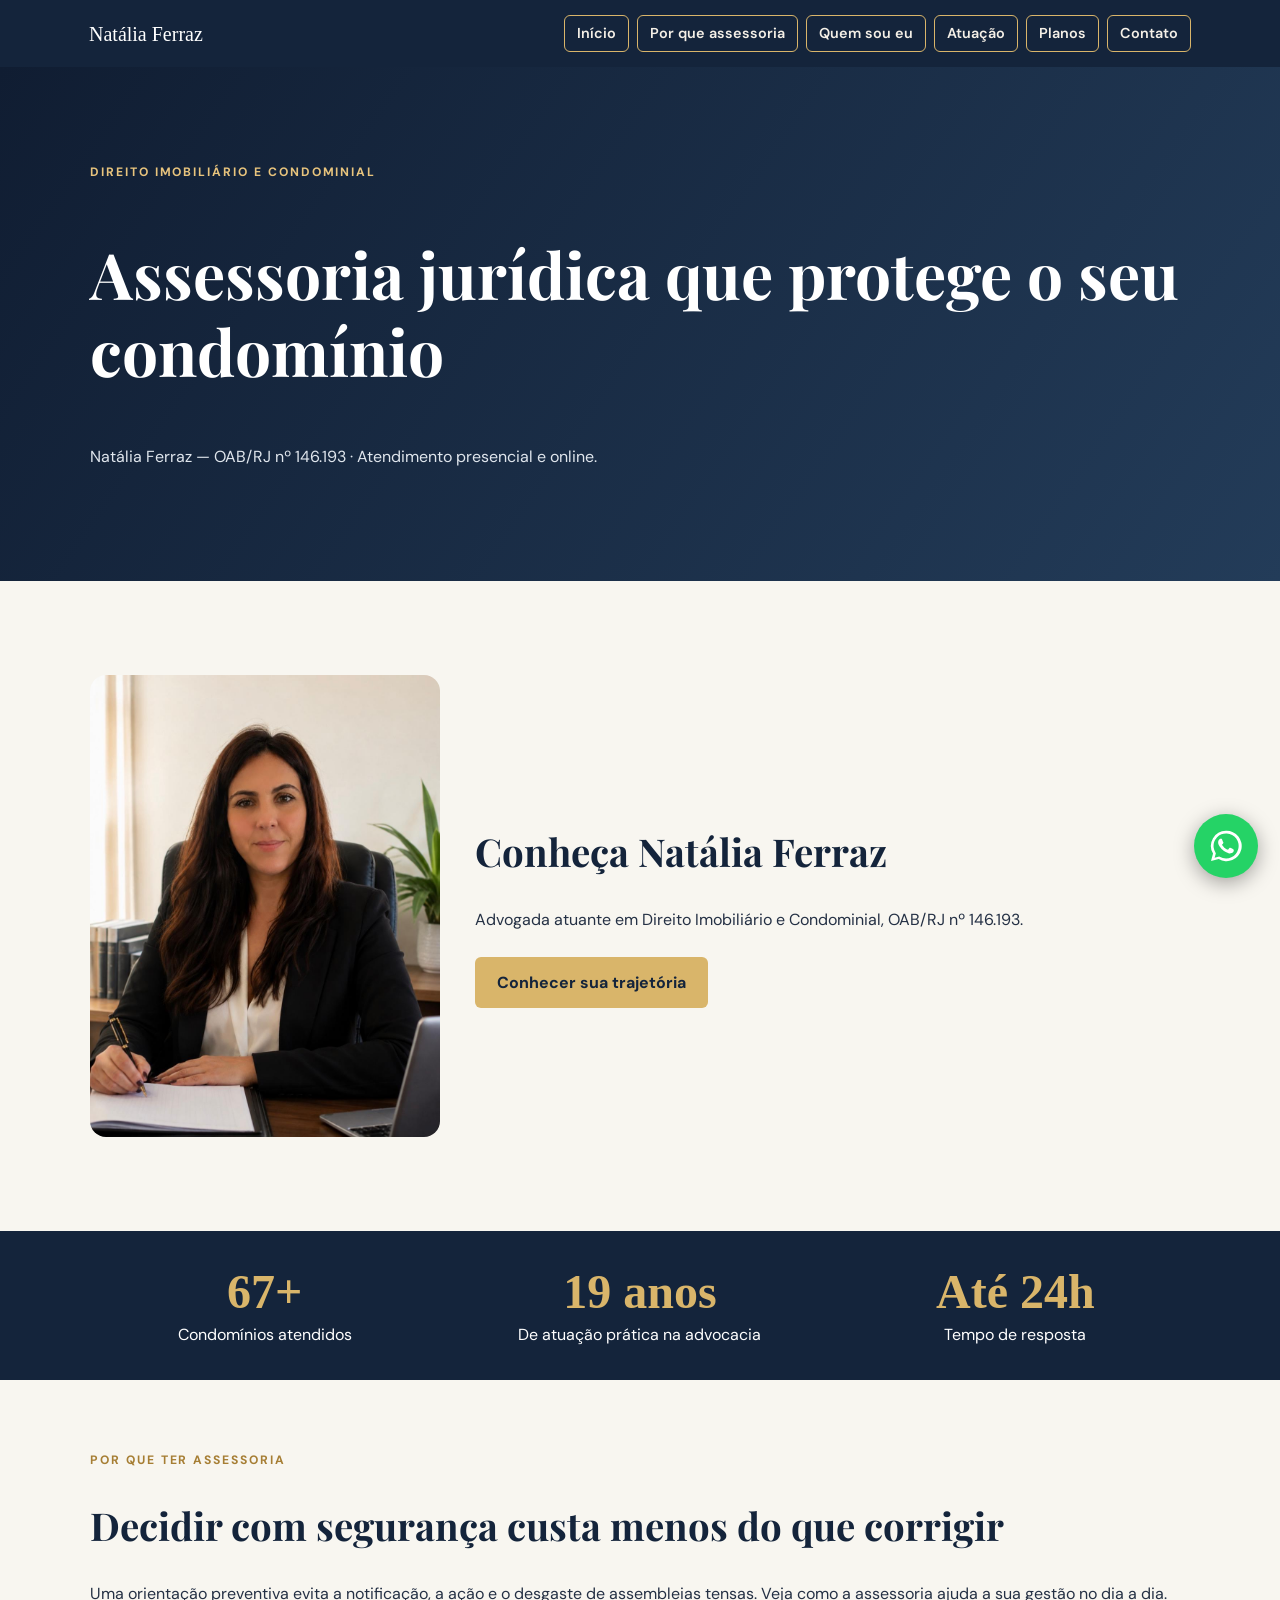
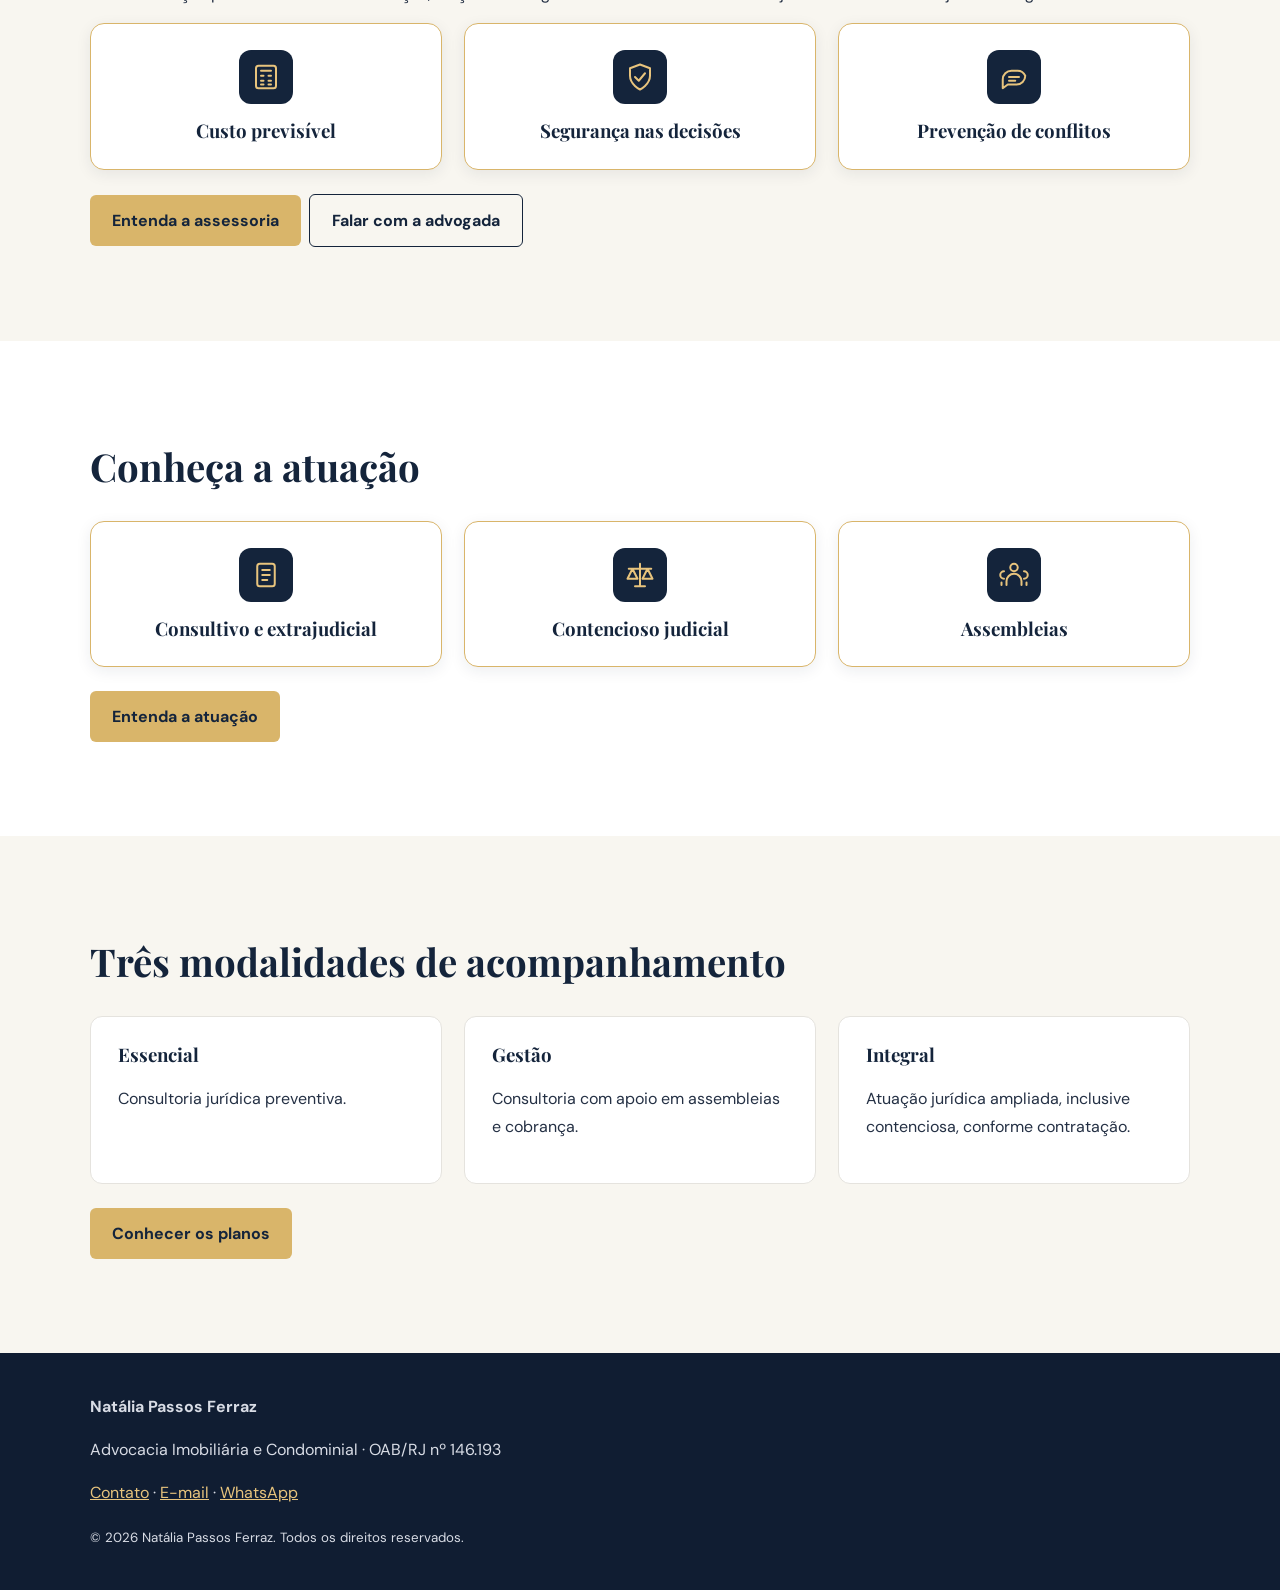
==== commit 5fb5fb85: "Add files via upload" ====
--- a/index.html
+++ b/index.html
@@ -1 +1,10 @@
-<!doctype html><html lang="pt-BR"><head><meta charset="utf-8"><meta name="viewport" content="width=device-width, initial-scale=1"><meta name="description" content="Natália Ferraz — Advocacia Imobiliária e Condominial. OAB/RJ 146.193."><title>Início | Natália Ferraz</title><link rel="stylesheet" href="style.css"><style>.whatsapp-fixo{position:fixed!important;right:22px!important;bottom:22px!important;z-index:2147483000!important;display:flex!important;align-items:center!important;justify-content:center!important;width:64px!important;height:64px!important;min-width:64px!important;min-height:64px!important;box-sizing:border-box!important;padding:13px!important;border-radius:50%!important;background:#25D366!important;color:#fff!important;box-shadow:0 5px 20px rgba(0,0,0,.35)!important;visibility:visible!important;opacity:1!important;transform:none!important;text-decoration:none!important}.whatsapp-fixo svg{display:block!important;width:38px!important;height:38px!important;fill:#fff!important}.whatsapp-fixo .whatsapp-texto{display:none!important}.whatsapp-fixo:hover{background:#128C7E!important}@media(max-width:600px){.whatsapp-fixo{right:16px!important;bottom:16px!important;width:60px!important;height:60px!important;min-width:60px!important;min-height:60px!important}}</style></head><body><header><nav><a class="brand" href="index.html">Natália Ferraz</a><div class="links"><a href="index.html">Início</a><a href="assessoria.html">Por que assessoria</a><a href="sobre.html">Quem sou eu</a><a href="atuacao.html">Atuação</a><a href="planos.html">Planos</a><a href="contato.html">Contato</a></div></nav></header><section class="hero"><div class="wrap"><div class="eyebrow" style="color:#e8c47d">Direito Imobiliário e Condominial</div><h1>Assessoria jurídica que protege o seu condomínio</h1><p>Natália Ferraz — OAB/RJ nº 146.193 · Atendimento presencial e online.</p></div></section><section class="section alt"><div class="wrap foto-apresentacao"><img class="portrait" src="natalia.jpg" alt="Fotografia profissional de Natália Ferraz" width="970" height="1280" style="display:block;width:100%;max-width:350px;height:auto;border-radius:16px;margin:0 auto;"><div><h2>Conheça Natália Ferraz</h2><p>Advogada atuante em Direito Imobiliário e Condominial, OAB/RJ nº 146.193.</p><a class="btn" href="sobre.html">Conhecer sua trajetória</a></div></div></section><section aria-label="Experiência e atendimento" style="background:#14243b;color:#fff;padding:32px 24px;"><div class="wrap" style="display:grid;grid-template-columns:repeat(auto-fit,minmax(min(100%,230px),1fr));gap:26px;text-align:center;"><div><strong style="display:block;color:#d9b56a;font-family:Georgia,serif;font-size:clamp(2rem,4vw,3rem);line-height:1.2;">67+</strong><span>Condomínios atendidos</span></div><div><strong style="display:block;color:#d9b56a;font-family:Georgia,serif;font-size:clamp(2rem,4vw,3rem);line-height:1.2;">19 anos</strong><span>De atuação prática na advocacia</span></div><div><strong style="display:block;color:#d9b56a;font-family:Georgia,serif;font-size:clamp(2rem,4vw,3rem);line-height:1.2;">Até 24h</strong><span>Tempo de resposta</span></div></div></section><section class="section alt"><div class="wrap"><div class="eyebrow">Por que ter assessoria</div><h2>Decidir com segurança custa menos do que corrigir</h2><p>Uma orientação preventiva evita a notificação, a ação e o desgaste de assembleias tensas. Veja como a assessoria ajuda a sua gestão no dia a dia.</p><div class="grid"><article class="card" style="border:1px solid #d9b56a;border-radius:14px;padding:26px;text-align:center;display:flex;flex-direction:column;align-items:center;justify-content:center;background:#fff;box-shadow:0 4px 15px rgba(20,36,59,.08);"><div style="display:flex;align-items:center;justify-content:center;width:54px;height:54px;border-radius:12px;background:#14243b;color:#e8c47d;margin-bottom:16px;"><svg xmlns="http://www.w3.org/2000/svg" viewBox="0 0 24 24" width="30" height="30" fill="none" stroke="currentColor" stroke-width="1.6" stroke-linecap="round" stroke-linejoin="round" aria-hidden="true"><rect x="4" y="3" width="16" height="18" rx="2"/><path d="M8 7h8M8 11h2m4 0h2M8 15h2m4 0h2M8 18h2m4 0h2"/></svg></div><h3 style="margin:0;">Custo previsível</h3></article><article class="card" style="border:1px solid #d9b56a;border-radius:14px;padding:26px;text-align:center;display:flex;flex-direction:column;align-items:center;justify-content:center;background:#fff;box-shadow:0 4px 15px rgba(20,36,59,.08);"><div style="display:flex;align-items:center;justify-content:center;width:54px;height:54px;border-radius:12px;background:#14243b;color:#e8c47d;margin-bottom:16px;"><svg xmlns="http://www.w3.org/2000/svg" viewBox="0 0 24 24" width="30" height="30" fill="none" stroke="currentColor" stroke-width="1.6" stroke-linecap="round" stroke-linejoin="round" aria-hidden="true"><path d="M12 22s8-4 8-11V5l-8-3-8 3v6c0 7 8 11 8 11Z"/><path d="m8 12 3 3 5-6"/></svg></div><h3 style="margin:0;">Segurança nas decisões</h3></article><article class="card" style="border:1px solid #d9b56a;border-radius:14px;padding:26px;text-align:center;display:flex;flex-direction:column;align-items:center;justify-content:center;background:#fff;box-shadow:0 4px 15px rgba(20,36,59,.08);"><div style="display:flex;align-items:center;justify-content:center;width:54px;height:54px;border-radius:12px;background:#14243b;color:#e8c47d;margin-bottom:16px;"><svg xmlns="http://www.w3.org/2000/svg" viewBox="0 0 24 24" width="30" height="30" fill="none" stroke="currentColor" stroke-width="1.6" stroke-linecap="round" stroke-linejoin="round" aria-hidden="true"><path d="M21 11a7 7 0 0 1-7 7H7l-4 3v-7a7 7 0 0 1 7-7h4a7 7 0 0 1 7 4Z"/><path d="M8 12h8M8 15h5"/></svg></div><h3 style="margin:0;">Prevenção de conflitos</h3></article></div><p><a class="btn" href="assessoria.html">Entenda a assessoria</a><a class="btn secondary" href="https://wa.me/5524999140991" target="_blank" rel="noopener noreferrer">Falar com a advogada</a></p></div></section><section class="section "><div class="wrap"><h2>Conheça a atuação</h2><div class="grid"><article class="card" style="border:1px solid #d9b56a;border-radius:14px;padding:26px;text-align:center;display:flex;flex-direction:column;align-items:center;justify-content:center;background:#fff;box-shadow:0 4px 15px rgba(20,36,59,.08);"><div style="display:flex;align-items:center;justify-content:center;width:54px;height:54px;border-radius:12px;background:#14243b;color:#e8c47d;margin-bottom:16px;"><svg xmlns="http://www.w3.org/2000/svg" viewBox="0 0 24 24" width="30" height="30" fill="none" stroke="currentColor" stroke-width="1.6" stroke-linecap="round" stroke-linejoin="round" aria-hidden="true"><rect x="5" y="3" width="14" height="18" rx="2"/><path d="M9 8h6M9 12h6M9 16h4"/></svg></div><h3 style="margin:0;">Consultivo e extrajudicial</h3></article><article class="card" style="border:1px solid #d9b56a;border-radius:14px;padding:26px;text-align:center;display:flex;flex-direction:column;align-items:center;justify-content:center;background:#fff;box-shadow:0 4px 15px rgba(20,36,59,.08);"><div style="display:flex;align-items:center;justify-content:center;width:54px;height:54px;border-radius:12px;background:#14243b;color:#e8c47d;margin-bottom:16px;"><svg xmlns="http://www.w3.org/2000/svg" viewBox="0 0 24 24" width="30" height="30" fill="none" stroke="currentColor" stroke-width="1.6" stroke-linecap="round" stroke-linejoin="round" aria-hidden="true"><path d="M12 3v18M8 21h8M3 7h18M6 7l-4 8h8L6 7M18 7l-4 8h8l-4-8"/></svg></div><h3 style="margin:0;">Contencioso judicial</h3></article><article class="card" style="border:1px solid #d9b56a;border-radius:14px;padding:26px;text-align:center;display:flex;flex-direction:column;align-items:center;justify-content:center;background:#fff;box-shadow:0 4px 15px rgba(20,36,59,.08);"><div style="display:flex;align-items:center;justify-content:center;width:54px;height:54px;border-radius:12px;background:#14243b;color:#e8c47d;margin-bottom:16px;"><svg xmlns="http://www.w3.org/2000/svg" viewBox="0 0 24 24" width="30" height="30" fill="none" stroke="currentColor" stroke-width="1.6" stroke-linecap="round" stroke-linejoin="round" aria-hidden="true"><circle cx="12" cy="6" r="3"/><path d="M6 20v-3a6 6 0 0 1 12 0v3M4 9a3 3 0 0 0 0 6M20 9a3 3 0 0 1 0 6M2 20v-2M22 20v-2"/></svg></div><h3 style="margin:0;">Assembleias</h3></article></div><p><a class="btn" href="atuacao.html">Entenda a atuação</a></p></div></section><section class="section alt"><div class="wrap"><h2>Três modalidades de acompanhamento</h2><div class="grid"><article class="card"><h3>Essencial</h3><p>Consultoria jurídica preventiva.</p></article><article class="card"><h3>Gestão</h3><p>Consultoria com apoio em assembleias e cobrança.</p></article><article class="card"><h3>Integral</h3><p>Atuação jurídica ampliada, inclusive contenciosa, conforme contratação.</p></article></div><p><a class="btn" href="planos.html">Conhecer os planos</a></p></div></section><footer><div class="wrap"><strong>Natália Passos Ferraz</strong><p>Advocacia Imobiliária e Condominial · OAB/RJ nº 146.193</p><p><a href="contato.html">Contato</a> · <a href="mailto:nataliaferraz.adv@hotmail.com">E-mail</a> · <a href="https://wa.me/5524999140991" target="_blank" rel="noopener noreferrer">WhatsApp</a></p><small>© 2026 Natália Passos Ferraz. Todos os direitos reservados.</small></div></footer><a class="whatsapp-fixo" href="https://wa.me/5524999140991?text=Ol%C3%A1%2C%20Nat%C3%A1lia%21%20Gostaria%20de%20informa%C3%A7%C3%B5es%20sobre%20assessoria%20jur%C3%ADdica." target="_blank" rel="noopener noreferrer" aria-label="Conversar com Natália pelo WhatsApp"><svg xmlns="http://www.w3.org/2000/svg" viewBox="0 0 32 32" width="31" height="31" aria-hidden="true"><path fill="currentColor" d="M16.03 3.2A12.7 12.7 0 0 0 5.1 22.4L3.4 28.7l6.5-1.7a12.8 12.8 0 1 0 6.13-23.8Zm0 23.3a10.5 10.5 0 0 1-5.35-1.46l-.38-.23-3.87 1.02 1.03-3.77-.25-.39A10.56 10.56 0 1 1 16.03 26.5Zm5.8-7.9c-.32-.16-1.9-.94-2.2-1.04-.3-.11-.51-.16-.73.16-.22.32-.84 1.04-1.03 1.25-.19.21-.38.24-.7.08-.32-.16-1.36-.5-2.58-1.59-.95-.85-1.6-1.9-1.79-2.22-.19-.32-.02-.49.14-.65.14-.14.32-.37.48-.56.16-.19.21-.32.32-.53.11-.21.05-.4-.03-.56-.08-.16-.73-1.76-1-2.41-.26-.63-.53-.54-.73-.55h-.62c-.22 0-.56.08-.86.4-.3.32-1.13 1.11-1.13 2.71s1.16 3.15 1.32 3.36c.16.21 2.29 3.5 5.55 4.91.78.34 1.39.54 1.86.69.78.25 1.5.21 2.06.13.63-.09 1.9-.78 2.17-1.53.27-.75.27-1.39.19-1.53-.08-.13-.3-.21-.62-.37Z"/></svg><span class="whatsapp-texto">WhatsApp</span></a></body></html>+<!doctype html><html lang="pt-BR"><head><meta charset="utf-8"><meta name="viewport" content="width=device-width, initial-scale=1"><meta name="description" content="Assessoria jurídica para condomínios, síndicos e administradoras. Atuação preventiva, extrajudicial e judicial em Direito Imobiliário e Condominial."><title>Natália Ferraz | Advocacia Imobiliária e Condominial</title><link rel="stylesheet" href="style.css"><style>.whatsapp-fixo{position:fixed!important;right:22px!important;bottom:22px!important;z-index:2147483000!important;display:flex!important;align-items:center!important;justify-content:center!important;width:64px!important;height:64px!important;min-width:64px!important;min-height:64px!important;box-sizing:border-box!important;padding:13px!important;border-radius:50%!important;background:#25D366!important;color:#fff!important;box-shadow:0 5px 20px rgba(0,0,0,.35)!important;visibility:visible!important;opacity:1!important;transform:none!important;text-decoration:none!important}.whatsapp-fixo svg{display:block!important;width:38px!important;height:38px!important;fill:#fff!important}.whatsapp-fixo .whatsapp-texto{display:none!important}.whatsapp-fixo:hover{background:#128C7E!important}@media(max-width:600px){.whatsapp-fixo{right:16px!important;bottom:16px!important;width:60px!important;height:60px!important;min-width:60px!important;min-height:60px!important}}</style>
+<link rel="canonical" href="https://www.nataliaferraz.com.br/">
+<meta property="og:type" content="website">
+<meta property="og:site_name" content="Natália Ferraz">
+<meta property="og:title" content="Natália Ferraz | Advocacia Imobiliária e Condominial">
+<meta property="og:description" content="Assessoria jurídica para condomínios, síndicos e administradoras. Atuação preventiva, extrajudicial e judicial em Direito Imobiliário e Condominial.">
+<meta property="og:url" content="https://www.nataliaferraz.com.br/">
+<meta property="og:locale" content="pt_BR">
+<script type="application/ld+json">{"@context": "https://schema.org", "@type": "Person", "@id": "https://www.nataliaferraz.com.br/#advogada", "name": "Natália Ferraz", "url": "https://www.nataliaferraz.com.br/", "jobTitle": "Advogada", "image": "https://www.nataliaferraz.com.br/natalia.jpg", "knowsAbout": ["Direito Imobiliário", "Direito Condominial"], "telephone": "+55 24 99914-0991", "email": "nataliaferraz.adv@hotmail.com"}</script>
+</head><body><header><nav><a class="brand" href="index.html">Natália Ferraz</a><div class="links"><a href="index.html">Início</a><a href="assessoria.html">Por que assessoria</a><a href="sobre.html">Quem sou eu</a><a href="atuacao.html">Atuação</a><a href="planos.html">Planos</a><a href="contato.html">Contato</a></div></nav></header><section class="hero"><div class="wrap"><div class="eyebrow" style="color:#e8c47d">Direito Imobiliário e Condominial</div><h1>Assessoria jurídica que protege o seu condomínio</h1><p>Natália Ferraz — OAB/RJ nº 146.193 · Atendimento presencial e online.</p></div></section><section class="section alt"><div class="wrap foto-apresentacao"><img class="portrait" src="natalia.jpg" alt="Fotografia profissional de Natália Ferraz" width="970" height="1280" style="display:block;width:100%;max-width:350px;height:auto;border-radius:16px;margin:0 auto;"><div><h2>Conheça Natália Ferraz</h2><p>Advogada atuante em Direito Imobiliário e Condominial, OAB/RJ nº 146.193.</p><a class="btn" href="sobre.html">Conhecer sua trajetória</a></div></div></section><section aria-label="Experiência e atendimento" style="background:#14243b;color:#fff;padding:32px 24px;"><div class="wrap" style="display:grid;grid-template-columns:repeat(auto-fit,minmax(min(100%,230px),1fr));gap:26px;text-align:center;"><div><strong style="display:block;color:#d9b56a;font-family:Georgia,serif;font-size:clamp(2rem,4vw,3rem);line-height:1.2;">67+</strong><span>Condomínios atendidos</span></div><div><strong style="display:block;color:#d9b56a;font-family:Georgia,serif;font-size:clamp(2rem,4vw,3rem);line-height:1.2;">19 anos</strong><span>De atuação prática na advocacia</span></div><div><strong style="display:block;color:#d9b56a;font-family:Georgia,serif;font-size:clamp(2rem,4vw,3rem);line-height:1.2;">Até 24h</strong><span>Tempo de resposta</span></div></div></section><section class="section alt"><div class="wrap"><div class="eyebrow">Por que ter assessoria</div><h2>Decidir com segurança custa menos do que corrigir</h2><p>Uma orientação preventiva evita a notificação, a ação e o desgaste de assembleias tensas. Veja como a assessoria ajuda a sua gestão no dia a dia.</p><div class="grid"><article class="card" style="border:1px solid #d9b56a;border-radius:14px;padding:26px;text-align:center;display:flex;flex-direction:column;align-items:center;justify-content:center;background:#fff;box-shadow:0 4px 15px rgba(20,36,59,.08);"><div style="display:flex;align-items:center;justify-content:center;width:54px;height:54px;border-radius:12px;background:#14243b;color:#e8c47d;margin-bottom:16px;"><svg xmlns="http://www.w3.org/2000/svg" viewBox="0 0 24 24" width="30" height="30" fill="none" stroke="currentColor" stroke-width="1.6" stroke-linecap="round" stroke-linejoin="round" aria-hidden="true"><rect x="4" y="3" width="16" height="18" rx="2"/><path d="M8 7h8M8 11h2m4 0h2M8 15h2m4 0h2M8 18h2m4 0h2"/></svg></div><h3 style="margin:0;">Custo previsível</h3></article><article class="card" style="border:1px solid #d9b56a;border-radius:14px;padding:26px;text-align:center;display:flex;flex-direction:column;align-items:center;justify-content:center;background:#fff;box-shadow:0 4px 15px rgba(20,36,59,.08);"><div style="display:flex;align-items:center;justify-content:center;width:54px;height:54px;border-radius:12px;background:#14243b;color:#e8c47d;margin-bottom:16px;"><svg xmlns="http://www.w3.org/2000/svg" viewBox="0 0 24 24" width="30" height="30" fill="none" stroke="currentColor" stroke-width="1.6" stroke-linecap="round" stroke-linejoin="round" aria-hidden="true"><path d="M12 22s8-4 8-11V5l-8-3-8 3v6c0 7 8 11 8 11Z"/><path d="m8 12 3 3 5-6"/></svg></div><h3 style="margin:0;">Segurança nas decisões</h3></article><article class="card" style="border:1px solid #d9b56a;border-radius:14px;padding:26px;text-align:center;display:flex;flex-direction:column;align-items:center;justify-content:center;background:#fff;box-shadow:0 4px 15px rgba(20,36,59,.08);"><div style="display:flex;align-items:center;justify-content:center;width:54px;height:54px;border-radius:12px;background:#14243b;color:#e8c47d;margin-bottom:16px;"><svg xmlns="http://www.w3.org/2000/svg" viewBox="0 0 24 24" width="30" height="30" fill="none" stroke="currentColor" stroke-width="1.6" stroke-linecap="round" stroke-linejoin="round" aria-hidden="true"><path d="M21 11a7 7 0 0 1-7 7H7l-4 3v-7a7 7 0 0 1 7-7h4a7 7 0 0 1 7 4Z"/><path d="M8 12h8M8 15h5"/></svg></div><h3 style="margin:0;">Prevenção de conflitos</h3></article></div><p><a class="btn" href="assessoria.html">Entenda a assessoria</a><a class="btn secondary" href="https://wa.me/5524999140991" target="_blank" rel="noopener noreferrer">Falar com a advogada</a></p></div></section><section class="section "><div class="wrap"><h2>Conheça a atuação</h2><div class="grid"><article class="card" style="border:1px solid #d9b56a;border-radius:14px;padding:26px;text-align:center;display:flex;flex-direction:column;align-items:center;justify-content:center;background:#fff;box-shadow:0 4px 15px rgba(20,36,59,.08);"><div style="display:flex;align-items:center;justify-content:center;width:54px;height:54px;border-radius:12px;background:#14243b;color:#e8c47d;margin-bottom:16px;"><svg xmlns="http://www.w3.org/2000/svg" viewBox="0 0 24 24" width="30" height="30" fill="none" stroke="currentColor" stroke-width="1.6" stroke-linecap="round" stroke-linejoin="round" aria-hidden="true"><rect x="5" y="3" width="14" height="18" rx="2"/><path d="M9 8h6M9 12h6M9 16h4"/></svg></div><h3 style="margin:0;">Consultivo e extrajudicial</h3></article><article class="card" style="border:1px solid #d9b56a;border-radius:14px;padding:26px;text-align:center;display:flex;flex-direction:column;align-items:center;justify-content:center;background:#fff;box-shadow:0 4px 15px rgba(20,36,59,.08);"><div style="display:flex;align-items:center;justify-content:center;width:54px;height:54px;border-radius:12px;background:#14243b;color:#e8c47d;margin-bottom:16px;"><svg xmlns="http://www.w3.org/2000/svg" viewBox="0 0 24 24" width="30" height="30" fill="none" stroke="currentColor" stroke-width="1.6" stroke-linecap="round" stroke-linejoin="round" aria-hidden="true"><path d="M12 3v18M8 21h8M3 7h18M6 7l-4 8h8L6 7M18 7l-4 8h8l-4-8"/></svg></div><h3 style="margin:0;">Contencioso judicial</h3></article><article class="card" style="border:1px solid #d9b56a;border-radius:14px;padding:26px;text-align:center;display:flex;flex-direction:column;align-items:center;justify-content:center;background:#fff;box-shadow:0 4px 15px rgba(20,36,59,.08);"><div style="display:flex;align-items:center;justify-content:center;width:54px;height:54px;border-radius:12px;background:#14243b;color:#e8c47d;margin-bottom:16px;"><svg xmlns="http://www.w3.org/2000/svg" viewBox="0 0 24 24" width="30" height="30" fill="none" stroke="currentColor" stroke-width="1.6" stroke-linecap="round" stroke-linejoin="round" aria-hidden="true"><circle cx="12" cy="6" r="3"/><path d="M6 20v-3a6 6 0 0 1 12 0v3M4 9a3 3 0 0 0 0 6M20 9a3 3 0 0 1 0 6M2 20v-2M22 20v-2"/></svg></div><h3 style="margin:0;">Assembleias</h3></article></div><p><a class="btn" href="atuacao.html">Entenda a atuação</a></p></div></section><section class="section alt"><div class="wrap"><h2>Três modalidades de acompanhamento</h2><div class="grid"><article class="card"><h3>Essencial</h3><p>Consultoria jurídica preventiva.</p></article><article class="card"><h3>Gestão</h3><p>Consultoria com apoio em assembleias e cobrança.</p></article><article class="card"><h3>Integral</h3><p>Atuação jurídica ampliada, inclusive contenciosa, conforme contratação.</p></article></div><p><a class="btn" href="planos.html">Conhecer os planos</a></p></div></section><footer><div class="wrap"><strong>Natália Passos Ferraz</strong><p>Advocacia Imobiliária e Condominial · OAB/RJ nº 146.193</p><p><a href="contato.html">Contato</a> · <a href="mailto:nataliaferraz.adv@hotmail.com">E-mail</a> · <a href="https://wa.me/5524999140991" target="_blank" rel="noopener noreferrer">WhatsApp</a></p><small>© 2026 Natália Passos Ferraz. Todos os direitos reservados.</small></div></footer><a class="whatsapp-fixo" href="https://wa.me/5524999140991?text=Ol%C3%A1%2C%20Nat%C3%A1lia%21%20Gostaria%20de%20informa%C3%A7%C3%B5es%20sobre%20assessoria%20jur%C3%ADdica." target="_blank" rel="noopener noreferrer" aria-label="Conversar com Natália pelo WhatsApp"><svg xmlns="http://www.w3.org/2000/svg" viewBox="0 0 32 32" width="31" height="31" aria-hidden="true"><path fill="currentColor" d="M16.03 3.2A12.7 12.7 0 0 0 5.1 22.4L3.4 28.7l6.5-1.7a12.8 12.8 0 1 0 6.13-23.8Zm0 23.3a10.5 10.5 0 0 1-5.35-1.46l-.38-.23-3.87 1.02 1.03-3.77-.25-.39A10.56 10.56 0 1 1 16.03 26.5Zm5.8-7.9c-.32-.16-1.9-.94-2.2-1.04-.3-.11-.51-.16-.73.16-.22.32-.84 1.04-1.03 1.25-.19.21-.38.24-.7.08-.32-.16-1.36-.5-2.58-1.59-.95-.85-1.6-1.9-1.79-2.22-.19-.32-.02-.49.14-.65.14-.14.32-.37.48-.56.16-.19.21-.32.32-.53.11-.21.05-.4-.03-.56-.08-.16-.73-1.76-1-2.41-.26-.63-.53-.54-.73-.55h-.62c-.22 0-.56.08-.86.4-.3.32-1.13 1.11-1.13 2.71s1.16 3.15 1.32 3.36c.16.21 2.29 3.5 5.55 4.91.78.34 1.39.54 1.86.69.78.25 1.5.21 2.06.13.63-.09 1.9-.78 2.17-1.53.27-.75.27-1.39.19-1.53-.08-.13-.3-.21-.62-.37Z"/></svg><span class="whatsapp-texto">WhatsApp</span></a></body></html>
--- a/style.css
+++ b/style.css
@@ -15,3 +15,10 @@
 
 /* Padronização do botão WhatsApp */
 .whatsapp-fixo{position:fixed!important;right:22px!important;bottom:22px!important;z-index:2147483000!important;display:flex!important;align-items:center!important;justify-content:center!important;width:64px!important;height:64px!important;min-width:64px!important;min-height:64px!important;box-sizing:border-box!important;padding:13px!important;border-radius:50%!important;background:#25D366!important;color:#fff!important;box-shadow:0 5px 20px rgba(0,0,0,.35)!important;visibility:visible!important;opacity:1!important;transform:none!important;text-decoration:none!important}.whatsapp-fixo svg{display:block!important;width:38px!important;height:38px!important;fill:#fff!important}.whatsapp-fixo .whatsapp-texto{display:none!important}.whatsapp-fixo:hover{background:#128C7E!important}@media(max-width:600px){.whatsapp-fixo{right:16px!important;bottom:16px!important;width:60px!important;height:60px!important;min-width:60px!important;min-height:60px!important}}
+
+/* Menu principal: botões individuais */
+header nav .links{gap:8px;align-items:center}
+header nav .links a{display:inline-flex;align-items:center;justify-content:center;padding:8px 12px;border:1px solid var(--gold);border-radius:6px;color:#f5f0e7;line-height:1.35;font-weight:600;transition:background .2s,color .2s}
+header nav .links a:hover,header nav .links a:focus-visible,header nav .links a[aria-current="page"]{background:var(--gold);color:var(--navy)}
+header nav .links a:focus-visible{outline:2px solid white;outline-offset:3px}
+@media(max-width:700px){header nav .links{gap:7px}header nav .links a{padding:8px 10px}}
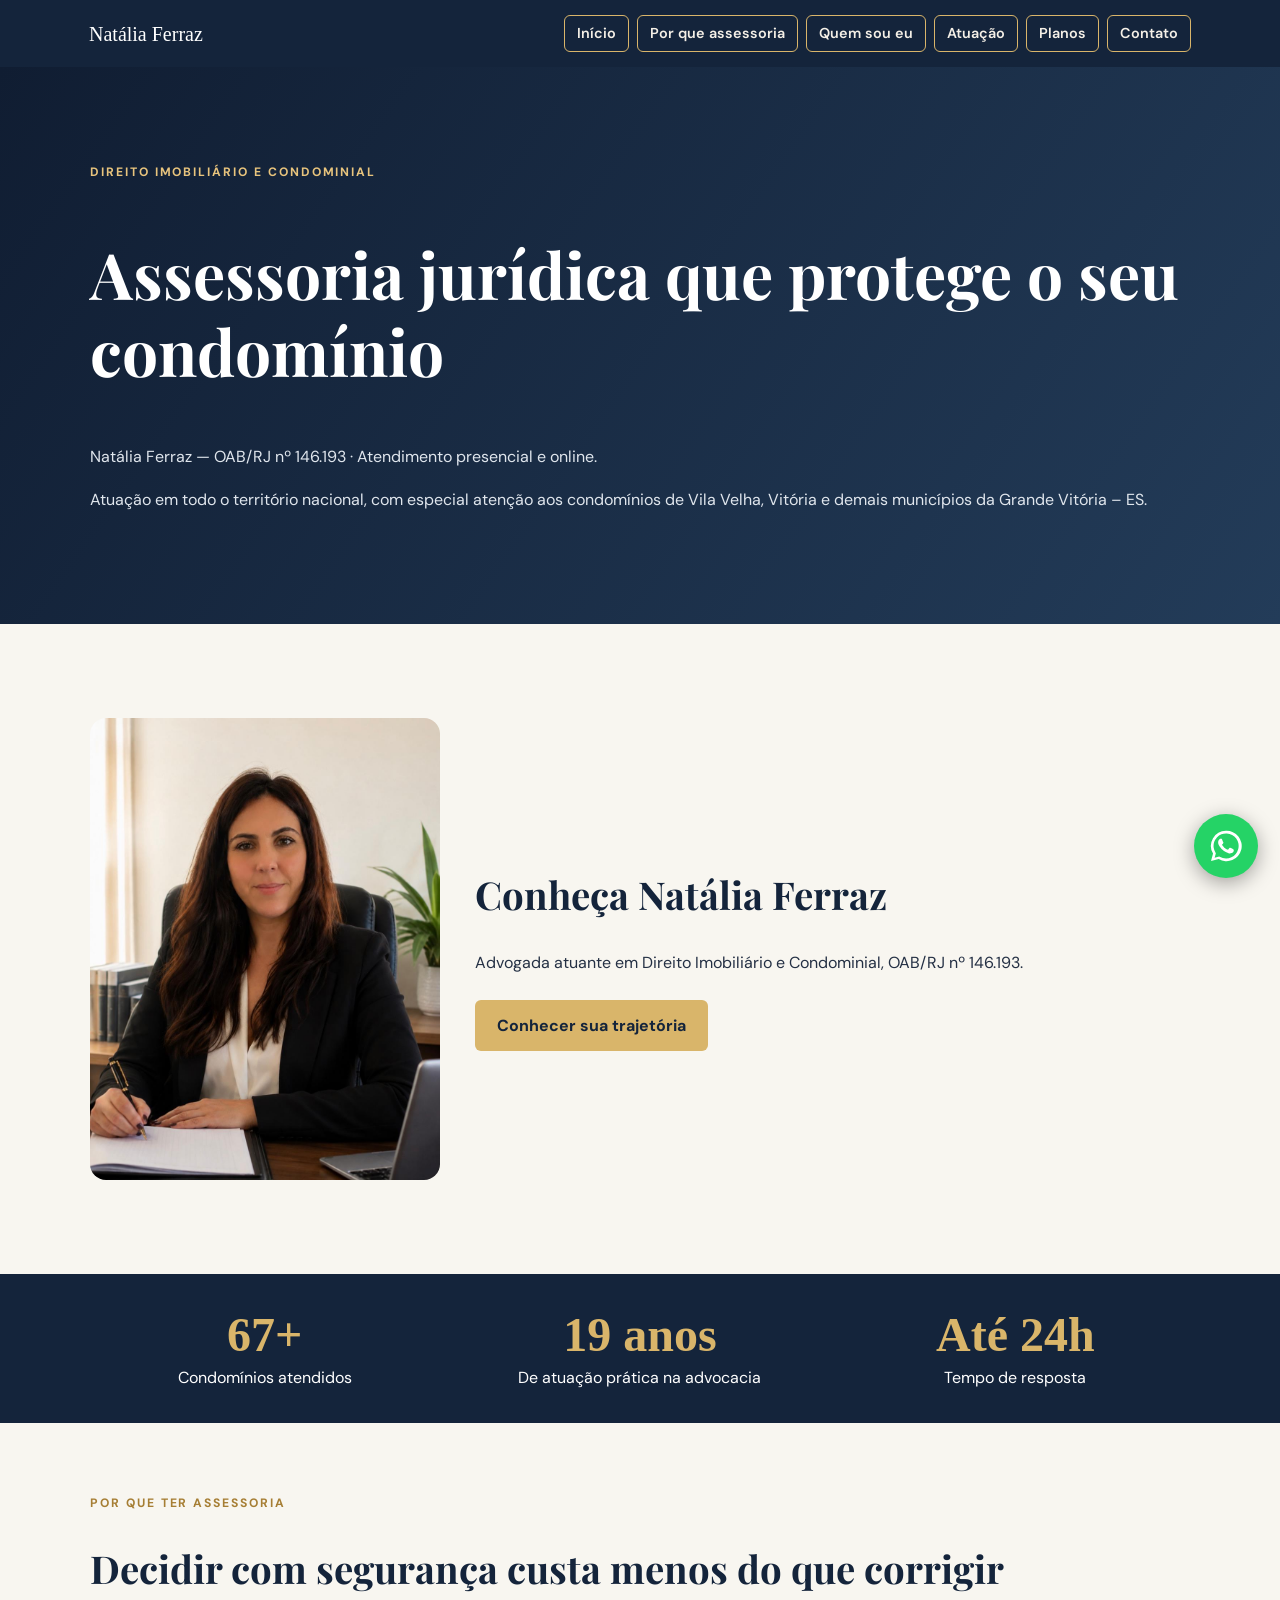
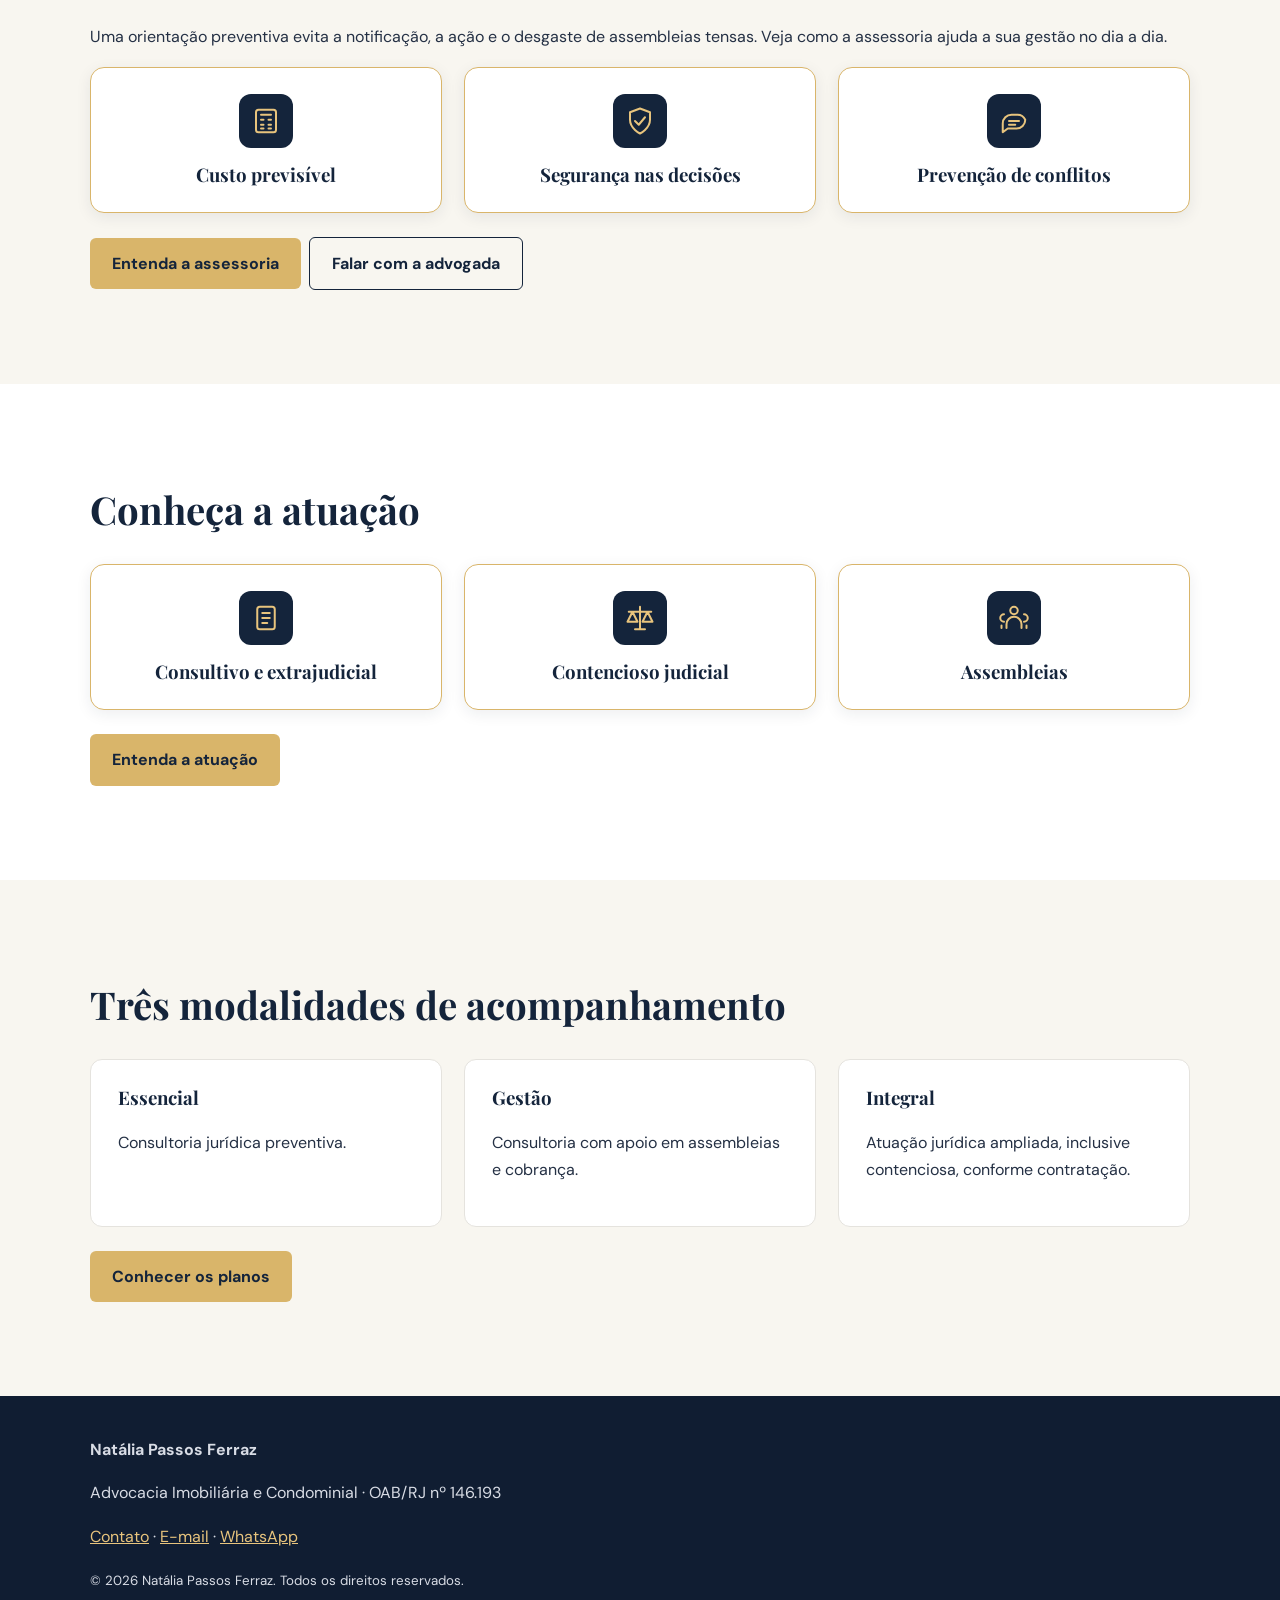
==== commit 120f7b39: "Add files via upload" ====
--- a/index.html
+++ b/index.html
@@ -1,10 +1,10 @@
-<!doctype html><html lang="pt-BR"><head><meta charset="utf-8"><meta name="viewport" content="width=device-width, initial-scale=1"><meta name="description" content="Assessoria jurídica para condomínios, síndicos e administradoras. Atuação preventiva, extrajudicial e judicial em Direito Imobiliário e Condominial."><title>Natália Ferraz | Advocacia Imobiliária e Condominial</title><link rel="stylesheet" href="style.css"><style>.whatsapp-fixo{position:fixed!important;right:22px!important;bottom:22px!important;z-index:2147483000!important;display:flex!important;align-items:center!important;justify-content:center!important;width:64px!important;height:64px!important;min-width:64px!important;min-height:64px!important;box-sizing:border-box!important;padding:13px!important;border-radius:50%!important;background:#25D366!important;color:#fff!important;box-shadow:0 5px 20px rgba(0,0,0,.35)!important;visibility:visible!important;opacity:1!important;transform:none!important;text-decoration:none!important}.whatsapp-fixo svg{display:block!important;width:38px!important;height:38px!important;fill:#fff!important}.whatsapp-fixo .whatsapp-texto{display:none!important}.whatsapp-fixo:hover{background:#128C7E!important}@media(max-width:600px){.whatsapp-fixo{right:16px!important;bottom:16px!important;width:60px!important;height:60px!important;min-width:60px!important;min-height:60px!important}}</style>
-<link rel="canonical" href="https://www.nataliaferraz.com.br/">
-<meta property="og:type" content="website">
-<meta property="og:site_name" content="Natália Ferraz">
-<meta property="og:title" content="Natália Ferraz | Advocacia Imobiliária e Condominial">
-<meta property="og:description" content="Assessoria jurídica para condomínios, síndicos e administradoras. Atuação preventiva, extrajudicial e judicial em Direito Imobiliário e Condominial.">
-<meta property="og:url" content="https://www.nataliaferraz.com.br/">
-<meta property="og:locale" content="pt_BR">
+<!doctype html><html lang="pt-BR"><head><meta charset="utf-8"/><meta content="width=device-width, initial-scale=1" name="viewport"/><meta content="Assessoria jurídica para condomínios, síndicos e administradoras em Vila Velha, Vitória e Grande Vitória – ES." name="description"/><title>Natália Ferraz | Advocacia Condominial e Imobiliária em Vila Velha e Vitória</title><link href="style.css" rel="stylesheet"/><style>.whatsapp-fixo{position:fixed!important;right:22px!important;bottom:22px!important;z-index:2147483000!important;display:flex!important;align-items:center!important;justify-content:center!important;width:64px!important;height:64px!important;min-width:64px!important;min-height:64px!important;box-sizing:border-box!important;padding:13px!important;border-radius:50%!important;background:#25D366!important;color:#fff!important;box-shadow:0 5px 20px rgba(0,0,0,.35)!important;visibility:visible!important;opacity:1!important;transform:none!important;text-decoration:none!important}.whatsapp-fixo svg{display:block!important;width:38px!important;height:38px!important;fill:#fff!important}.whatsapp-fixo .whatsapp-texto{display:none!important}.whatsapp-fixo:hover{background:#128C7E!important}@media(max-width:600px){.whatsapp-fixo{right:16px!important;bottom:16px!important;width:60px!important;height:60px!important;min-width:60px!important;min-height:60px!important}}</style>
+<link href="https://www.nataliaferraz.com.br/" rel="canonical"/>
+<meta content="website" property="og:type"/>
+<meta content="Natália Ferraz" property="og:site_name"/>
+<meta content="Natália Ferraz | Advocacia Condominial e Imobiliária em Vila Velha e Vitória" property="og:title"/>
+<meta content="Assessoria jurídica para condomínios, síndicos e administradoras em Vila Velha, Vitória e Grande Vitória – ES." property="og:description"/>
+<meta content="https://www.nataliaferraz.com.br/" property="og:url"/>
+<meta content="pt_BR" property="og:locale"/>
 <script type="application/ld+json">{"@context": "https://schema.org", "@type": "Person", "@id": "https://www.nataliaferraz.com.br/#advogada", "name": "Natália Ferraz", "url": "https://www.nataliaferraz.com.br/", "jobTitle": "Advogada", "image": "https://www.nataliaferraz.com.br/natalia.jpg", "knowsAbout": ["Direito Imobiliário", "Direito Condominial"], "telephone": "+55 24 99914-0991", "email": "nataliaferraz.adv@hotmail.com"}</script>
-</head><body><header><nav><a class="brand" href="index.html">Natália Ferraz</a><div class="links"><a href="index.html">Início</a><a href="assessoria.html">Por que assessoria</a><a href="sobre.html">Quem sou eu</a><a href="atuacao.html">Atuação</a><a href="planos.html">Planos</a><a href="contato.html">Contato</a></div></nav></header><section class="hero"><div class="wrap"><div class="eyebrow" style="color:#e8c47d">Direito Imobiliário e Condominial</div><h1>Assessoria jurídica que protege o seu condomínio</h1><p>Natália Ferraz — OAB/RJ nº 146.193 · Atendimento presencial e online.</p></div></section><section class="section alt"><div class="wrap foto-apresentacao"><img class="portrait" src="natalia.jpg" alt="Fotografia profissional de Natália Ferraz" width="970" height="1280" style="display:block;width:100%;max-width:350px;height:auto;border-radius:16px;margin:0 auto;"><div><h2>Conheça Natália Ferraz</h2><p>Advogada atuante em Direito Imobiliário e Condominial, OAB/RJ nº 146.193.</p><a class="btn" href="sobre.html">Conhecer sua trajetória</a></div></div></section><section aria-label="Experiência e atendimento" style="background:#14243b;color:#fff;padding:32px 24px;"><div class="wrap" style="display:grid;grid-template-columns:repeat(auto-fit,minmax(min(100%,230px),1fr));gap:26px;text-align:center;"><div><strong style="display:block;color:#d9b56a;font-family:Georgia,serif;font-size:clamp(2rem,4vw,3rem);line-height:1.2;">67+</strong><span>Condomínios atendidos</span></div><div><strong style="display:block;color:#d9b56a;font-family:Georgia,serif;font-size:clamp(2rem,4vw,3rem);line-height:1.2;">19 anos</strong><span>De atuação prática na advocacia</span></div><div><strong style="display:block;color:#d9b56a;font-family:Georgia,serif;font-size:clamp(2rem,4vw,3rem);line-height:1.2;">Até 24h</strong><span>Tempo de resposta</span></div></div></section><section class="section alt"><div class="wrap"><div class="eyebrow">Por que ter assessoria</div><h2>Decidir com segurança custa menos do que corrigir</h2><p>Uma orientação preventiva evita a notificação, a ação e o desgaste de assembleias tensas. Veja como a assessoria ajuda a sua gestão no dia a dia.</p><div class="grid"><article class="card" style="border:1px solid #d9b56a;border-radius:14px;padding:26px;text-align:center;display:flex;flex-direction:column;align-items:center;justify-content:center;background:#fff;box-shadow:0 4px 15px rgba(20,36,59,.08);"><div style="display:flex;align-items:center;justify-content:center;width:54px;height:54px;border-radius:12px;background:#14243b;color:#e8c47d;margin-bottom:16px;"><svg xmlns="http://www.w3.org/2000/svg" viewBox="0 0 24 24" width="30" height="30" fill="none" stroke="currentColor" stroke-width="1.6" stroke-linecap="round" stroke-linejoin="round" aria-hidden="true"><rect x="4" y="3" width="16" height="18" rx="2"/><path d="M8 7h8M8 11h2m4 0h2M8 15h2m4 0h2M8 18h2m4 0h2"/></svg></div><h3 style="margin:0;">Custo previsível</h3></article><article class="card" style="border:1px solid #d9b56a;border-radius:14px;padding:26px;text-align:center;display:flex;flex-direction:column;align-items:center;justify-content:center;background:#fff;box-shadow:0 4px 15px rgba(20,36,59,.08);"><div style="display:flex;align-items:center;justify-content:center;width:54px;height:54px;border-radius:12px;background:#14243b;color:#e8c47d;margin-bottom:16px;"><svg xmlns="http://www.w3.org/2000/svg" viewBox="0 0 24 24" width="30" height="30" fill="none" stroke="currentColor" stroke-width="1.6" stroke-linecap="round" stroke-linejoin="round" aria-hidden="true"><path d="M12 22s8-4 8-11V5l-8-3-8 3v6c0 7 8 11 8 11Z"/><path d="m8 12 3 3 5-6"/></svg></div><h3 style="margin:0;">Segurança nas decisões</h3></article><article class="card" style="border:1px solid #d9b56a;border-radius:14px;padding:26px;text-align:center;display:flex;flex-direction:column;align-items:center;justify-content:center;background:#fff;box-shadow:0 4px 15px rgba(20,36,59,.08);"><div style="display:flex;align-items:center;justify-content:center;width:54px;height:54px;border-radius:12px;background:#14243b;color:#e8c47d;margin-bottom:16px;"><svg xmlns="http://www.w3.org/2000/svg" viewBox="0 0 24 24" width="30" height="30" fill="none" stroke="currentColor" stroke-width="1.6" stroke-linecap="round" stroke-linejoin="round" aria-hidden="true"><path d="M21 11a7 7 0 0 1-7 7H7l-4 3v-7a7 7 0 0 1 7-7h4a7 7 0 0 1 7 4Z"/><path d="M8 12h8M8 15h5"/></svg></div><h3 style="margin:0;">Prevenção de conflitos</h3></article></div><p><a class="btn" href="assessoria.html">Entenda a assessoria</a><a class="btn secondary" href="https://wa.me/5524999140991" target="_blank" rel="noopener noreferrer">Falar com a advogada</a></p></div></section><section class="section "><div class="wrap"><h2>Conheça a atuação</h2><div class="grid"><article class="card" style="border:1px solid #d9b56a;border-radius:14px;padding:26px;text-align:center;display:flex;flex-direction:column;align-items:center;justify-content:center;background:#fff;box-shadow:0 4px 15px rgba(20,36,59,.08);"><div style="display:flex;align-items:center;justify-content:center;width:54px;height:54px;border-radius:12px;background:#14243b;color:#e8c47d;margin-bottom:16px;"><svg xmlns="http://www.w3.org/2000/svg" viewBox="0 0 24 24" width="30" height="30" fill="none" stroke="currentColor" stroke-width="1.6" stroke-linecap="round" stroke-linejoin="round" aria-hidden="true"><rect x="5" y="3" width="14" height="18" rx="2"/><path d="M9 8h6M9 12h6M9 16h4"/></svg></div><h3 style="margin:0;">Consultivo e extrajudicial</h3></article><article class="card" style="border:1px solid #d9b56a;border-radius:14px;padding:26px;text-align:center;display:flex;flex-direction:column;align-items:center;justify-content:center;background:#fff;box-shadow:0 4px 15px rgba(20,36,59,.08);"><div style="display:flex;align-items:center;justify-content:center;width:54px;height:54px;border-radius:12px;background:#14243b;color:#e8c47d;margin-bottom:16px;"><svg xmlns="http://www.w3.org/2000/svg" viewBox="0 0 24 24" width="30" height="30" fill="none" stroke="currentColor" stroke-width="1.6" stroke-linecap="round" stroke-linejoin="round" aria-hidden="true"><path d="M12 3v18M8 21h8M3 7h18M6 7l-4 8h8L6 7M18 7l-4 8h8l-4-8"/></svg></div><h3 style="margin:0;">Contencioso judicial</h3></article><article class="card" style="border:1px solid #d9b56a;border-radius:14px;padding:26px;text-align:center;display:flex;flex-direction:column;align-items:center;justify-content:center;background:#fff;box-shadow:0 4px 15px rgba(20,36,59,.08);"><div style="display:flex;align-items:center;justify-content:center;width:54px;height:54px;border-radius:12px;background:#14243b;color:#e8c47d;margin-bottom:16px;"><svg xmlns="http://www.w3.org/2000/svg" viewBox="0 0 24 24" width="30" height="30" fill="none" stroke="currentColor" stroke-width="1.6" stroke-linecap="round" stroke-linejoin="round" aria-hidden="true"><circle cx="12" cy="6" r="3"/><path d="M6 20v-3a6 6 0 0 1 12 0v3M4 9a3 3 0 0 0 0 6M20 9a3 3 0 0 1 0 6M2 20v-2M22 20v-2"/></svg></div><h3 style="margin:0;">Assembleias</h3></article></div><p><a class="btn" href="atuacao.html">Entenda a atuação</a></p></div></section><section class="section alt"><div class="wrap"><h2>Três modalidades de acompanhamento</h2><div class="grid"><article class="card"><h3>Essencial</h3><p>Consultoria jurídica preventiva.</p></article><article class="card"><h3>Gestão</h3><p>Consultoria com apoio em assembleias e cobrança.</p></article><article class="card"><h3>Integral</h3><p>Atuação jurídica ampliada, inclusive contenciosa, conforme contratação.</p></article></div><p><a class="btn" href="planos.html">Conhecer os planos</a></p></div></section><footer><div class="wrap"><strong>Natália Passos Ferraz</strong><p>Advocacia Imobiliária e Condominial · OAB/RJ nº 146.193</p><p><a href="contato.html">Contato</a> · <a href="mailto:nataliaferraz.adv@hotmail.com">E-mail</a> · <a href="https://wa.me/5524999140991" target="_blank" rel="noopener noreferrer">WhatsApp</a></p><small>© 2026 Natália Passos Ferraz. Todos os direitos reservados.</small></div></footer><a class="whatsapp-fixo" href="https://wa.me/5524999140991?text=Ol%C3%A1%2C%20Nat%C3%A1lia%21%20Gostaria%20de%20informa%C3%A7%C3%B5es%20sobre%20assessoria%20jur%C3%ADdica." target="_blank" rel="noopener noreferrer" aria-label="Conversar com Natália pelo WhatsApp"><svg xmlns="http://www.w3.org/2000/svg" viewBox="0 0 32 32" width="31" height="31" aria-hidden="true"><path fill="currentColor" d="M16.03 3.2A12.7 12.7 0 0 0 5.1 22.4L3.4 28.7l6.5-1.7a12.8 12.8 0 1 0 6.13-23.8Zm0 23.3a10.5 10.5 0 0 1-5.35-1.46l-.38-.23-3.87 1.02 1.03-3.77-.25-.39A10.56 10.56 0 1 1 16.03 26.5Zm5.8-7.9c-.32-.16-1.9-.94-2.2-1.04-.3-.11-.51-.16-.73.16-.22.32-.84 1.04-1.03 1.25-.19.21-.38.24-.7.08-.32-.16-1.36-.5-2.58-1.59-.95-.85-1.6-1.9-1.79-2.22-.19-.32-.02-.49.14-.65.14-.14.32-.37.48-.56.16-.19.21-.32.32-.53.11-.21.05-.4-.03-.56-.08-.16-.73-1.76-1-2.41-.26-.63-.53-.54-.73-.55h-.62c-.22 0-.56.08-.86.4-.3.32-1.13 1.11-1.13 2.71s1.16 3.15 1.32 3.36c.16.21 2.29 3.5 5.55 4.91.78.34 1.39.54 1.86.69.78.25 1.5.21 2.06.13.63-.09 1.9-.78 2.17-1.53.27-.75.27-1.39.19-1.53-.08-.13-.3-.21-.62-.37Z"/></svg><span class="whatsapp-texto">WhatsApp</span></a></body></html>+<script type="application/ld+json">{"@context": "https://schema.org", "@type": "Service", "serviceType": "Assessoria jurídica imobiliária e condominial", "provider": {"@id": "https://www.nataliaferraz.com.br/#advogada"}, "areaServed": [{"@type": "City", "name": "Vila Velha, ES, Brasil"}, {"@type": "City", "name": "Vitória, ES, Brasil"}, {"@type": "AdministrativeArea", "name": "Grande Vitória, ES, Brasil"}, {"@type": "Country", "name": "Brasil"}]}</script></head><body><header><nav><a class="brand" href="index.html">Natália Ferraz</a><div class="links"><a href="index.html">Início</a><a href="assessoria.html">Por que assessoria</a><a href="sobre.html">Quem sou eu</a><a href="atuacao.html">Atuação</a><a href="planos.html">Planos</a><a href="contato.html">Contato</a></div></nav></header><section class="hero"><div class="wrap"><div class="eyebrow" style="color:#e8c47d">Direito Imobiliário e Condominial</div><h1>Assessoria jurídica que protege o seu condomínio</h1><p>Natália Ferraz — OAB/RJ nº 146.193 · Atendimento presencial e online.</p><p>Atuação em todo o território nacional, com especial atenção aos condomínios de Vila Velha, Vitória e demais municípios da Grande Vitória – ES.</p></div></section><section class="section alt"><div class="wrap foto-apresentacao"><img class="portrait" src="natalia.jpg" alt="Fotografia profissional de Natália Ferraz" width="970" height="1280" style="display:block;width:100%;max-width:350px;height:auto;border-radius:16px;margin:0 auto;"><div><h2>Conheça Natália Ferraz</h2><p>Advogada atuante em Direito Imobiliário e Condominial, OAB/RJ nº 146.193.</p><a class="btn" href="sobre.html">Conhecer sua trajetória</a></div></div></section><section aria-label="Experiência e atendimento" style="background:#14243b;color:#fff;padding:32px 24px;"><div class="wrap" style="display:grid;grid-template-columns:repeat(auto-fit,minmax(min(100%,230px),1fr));gap:26px;text-align:center;"><div><strong style="display:block;color:#d9b56a;font-family:Georgia,serif;font-size:clamp(2rem,4vw,3rem);line-height:1.2;">67+</strong><span>Condomínios atendidos</span></div><div><strong style="display:block;color:#d9b56a;font-family:Georgia,serif;font-size:clamp(2rem,4vw,3rem);line-height:1.2;">19 anos</strong><span>De atuação prática na advocacia</span></div><div><strong style="display:block;color:#d9b56a;font-family:Georgia,serif;font-size:clamp(2rem,4vw,3rem);line-height:1.2;">Até 24h</strong><span>Tempo de resposta</span></div></div></section><section class="section alt"><div class="wrap"><div class="eyebrow">Por que ter assessoria</div><h2>Decidir com segurança custa menos do que corrigir</h2><p>Uma orientação preventiva evita a notificação, a ação e o desgaste de assembleias tensas. Veja como a assessoria ajuda a sua gestão no dia a dia.</p><div class="grid"><article class="card" style="border:1px solid #d9b56a;border-radius:14px;padding:26px;text-align:center;display:flex;flex-direction:column;align-items:center;justify-content:center;background:#fff;box-shadow:0 4px 15px rgba(20,36,59,.08);"><div style="display:flex;align-items:center;justify-content:center;width:54px;height:54px;border-radius:12px;background:#14243b;color:#e8c47d;margin-bottom:16px;"><svg xmlns="http://www.w3.org/2000/svg" viewBox="0 0 24 24" width="30" height="30" fill="none" stroke="currentColor" stroke-width="1.6" stroke-linecap="round" stroke-linejoin="round" aria-hidden="true"><rect x="4" y="3" width="16" height="18" rx="2"/><path d="M8 7h8M8 11h2m4 0h2M8 15h2m4 0h2M8 18h2m4 0h2"/></svg></div><h3 style="margin:0;">Custo previsível</h3></article><article class="card" style="border:1px solid #d9b56a;border-radius:14px;padding:26px;text-align:center;display:flex;flex-direction:column;align-items:center;justify-content:center;background:#fff;box-shadow:0 4px 15px rgba(20,36,59,.08);"><div style="display:flex;align-items:center;justify-content:center;width:54px;height:54px;border-radius:12px;background:#14243b;color:#e8c47d;margin-bottom:16px;"><svg xmlns="http://www.w3.org/2000/svg" viewBox="0 0 24 24" width="30" height="30" fill="none" stroke="currentColor" stroke-width="1.6" stroke-linecap="round" stroke-linejoin="round" aria-hidden="true"><path d="M12 22s8-4 8-11V5l-8-3-8 3v6c0 7 8 11 8 11Z"/><path d="m8 12 3 3 5-6"/></svg></div><h3 style="margin:0;">Segurança nas decisões</h3></article><article class="card" style="border:1px solid #d9b56a;border-radius:14px;padding:26px;text-align:center;display:flex;flex-direction:column;align-items:center;justify-content:center;background:#fff;box-shadow:0 4px 15px rgba(20,36,59,.08);"><div style="display:flex;align-items:center;justify-content:center;width:54px;height:54px;border-radius:12px;background:#14243b;color:#e8c47d;margin-bottom:16px;"><svg xmlns="http://www.w3.org/2000/svg" viewBox="0 0 24 24" width="30" height="30" fill="none" stroke="currentColor" stroke-width="1.6" stroke-linecap="round" stroke-linejoin="round" aria-hidden="true"><path d="M21 11a7 7 0 0 1-7 7H7l-4 3v-7a7 7 0 0 1 7-7h4a7 7 0 0 1 7 4Z"/><path d="M8 12h8M8 15h5"/></svg></div><h3 style="margin:0;">Prevenção de conflitos</h3></article></div><p><a class="btn" href="assessoria.html">Entenda a assessoria</a><a class="btn secondary" href="https://wa.me/5524999140991" target="_blank" rel="noopener noreferrer">Falar com a advogada</a></p></div></section><section class="section "><div class="wrap"><h2>Conheça a atuação</h2><div class="grid"><article class="card" style="border:1px solid #d9b56a;border-radius:14px;padding:26px;text-align:center;display:flex;flex-direction:column;align-items:center;justify-content:center;background:#fff;box-shadow:0 4px 15px rgba(20,36,59,.08);"><div style="display:flex;align-items:center;justify-content:center;width:54px;height:54px;border-radius:12px;background:#14243b;color:#e8c47d;margin-bottom:16px;"><svg xmlns="http://www.w3.org/2000/svg" viewBox="0 0 24 24" width="30" height="30" fill="none" stroke="currentColor" stroke-width="1.6" stroke-linecap="round" stroke-linejoin="round" aria-hidden="true"><rect x="5" y="3" width="14" height="18" rx="2"/><path d="M9 8h6M9 12h6M9 16h4"/></svg></div><h3 style="margin:0;">Consultivo e extrajudicial</h3></article><article class="card" style="border:1px solid #d9b56a;border-radius:14px;padding:26px;text-align:center;display:flex;flex-direction:column;align-items:center;justify-content:center;background:#fff;box-shadow:0 4px 15px rgba(20,36,59,.08);"><div style="display:flex;align-items:center;justify-content:center;width:54px;height:54px;border-radius:12px;background:#14243b;color:#e8c47d;margin-bottom:16px;"><svg xmlns="http://www.w3.org/2000/svg" viewBox="0 0 24 24" width="30" height="30" fill="none" stroke="currentColor" stroke-width="1.6" stroke-linecap="round" stroke-linejoin="round" aria-hidden="true"><path d="M12 3v18M8 21h8M3 7h18M6 7l-4 8h8L6 7M18 7l-4 8h8l-4-8"/></svg></div><h3 style="margin:0;">Contencioso judicial</h3></article><article class="card" style="border:1px solid #d9b56a;border-radius:14px;padding:26px;text-align:center;display:flex;flex-direction:column;align-items:center;justify-content:center;background:#fff;box-shadow:0 4px 15px rgba(20,36,59,.08);"><div style="display:flex;align-items:center;justify-content:center;width:54px;height:54px;border-radius:12px;background:#14243b;color:#e8c47d;margin-bottom:16px;"><svg xmlns="http://www.w3.org/2000/svg" viewBox="0 0 24 24" width="30" height="30" fill="none" stroke="currentColor" stroke-width="1.6" stroke-linecap="round" stroke-linejoin="round" aria-hidden="true"><circle cx="12" cy="6" r="3"/><path d="M6 20v-3a6 6 0 0 1 12 0v3M4 9a3 3 0 0 0 0 6M20 9a3 3 0 0 1 0 6M2 20v-2M22 20v-2"/></svg></div><h3 style="margin:0;">Assembleias</h3></article></div><p><a class="btn" href="atuacao.html">Entenda a atuação</a></p></div></section><section class="section alt"><div class="wrap"><h2>Três modalidades de acompanhamento</h2><div class="grid"><article class="card"><h3>Essencial</h3><p>Consultoria jurídica preventiva.</p></article><article class="card"><h3>Gestão</h3><p>Consultoria com apoio em assembleias e cobrança.</p></article><article class="card"><h3>Integral</h3><p>Atuação jurídica ampliada, inclusive contenciosa, conforme contratação.</p></article></div><p><a class="btn" href="planos.html">Conhecer os planos</a></p></div></section><footer><div class="wrap"><strong>Natália Passos Ferraz</strong><p>Advocacia Imobiliária e Condominial · OAB/RJ nº 146.193</p><p><a href="contato.html">Contato</a> · <a href="mailto:nataliaferraz.adv@hotmail.com">E-mail</a> · <a href="https://wa.me/5524999140991" target="_blank" rel="noopener noreferrer">WhatsApp</a></p><small>© 2026 Natália Passos Ferraz. Todos os direitos reservados.</small></div></footer><a class="whatsapp-fixo" href="https://wa.me/5524999140991?text=Ol%C3%A1%2C%20Nat%C3%A1lia%21%20Gostaria%20de%20informa%C3%A7%C3%B5es%20sobre%20assessoria%20jur%C3%ADdica." target="_blank" rel="noopener noreferrer" aria-label="Conversar com Natália pelo WhatsApp"><svg xmlns="http://www.w3.org/2000/svg" viewBox="0 0 32 32" width="31" height="31" aria-hidden="true"><path fill="currentColor" d="M16.03 3.2A12.7 12.7 0 0 0 5.1 22.4L3.4 28.7l6.5-1.7a12.8 12.8 0 1 0 6.13-23.8Zm0 23.3a10.5 10.5 0 0 1-5.35-1.46l-.38-.23-3.87 1.02 1.03-3.77-.25-.39A10.56 10.56 0 1 1 16.03 26.5Zm5.8-7.9c-.32-.16-1.9-.94-2.2-1.04-.3-.11-.51-.16-.73.16-.22.32-.84 1.04-1.03 1.25-.19.21-.38.24-.7.08-.32-.16-1.36-.5-2.58-1.59-.95-.85-1.6-1.9-1.79-2.22-.19-.32-.02-.49.14-.65.14-.14.32-.37.48-.56.16-.19.21-.32.32-.53.11-.21.05-.4-.03-.56-.08-.16-.73-1.76-1-2.41-.26-.63-.53-.54-.73-.55h-.62c-.22 0-.56.08-.86.4-.3.32-1.13 1.11-1.13 2.71s1.16 3.15 1.32 3.36c.16.21 2.29 3.5 5.55 4.91.78.34 1.39.54 1.86.69.78.25 1.5.21 2.06.13.63-.09 1.9-.78 2.17-1.53.27-.75.27-1.39.19-1.53-.08-.13-.3-.21-.62-.37Z"/></svg><span class="whatsapp-texto">WhatsApp</span></a></body></html>
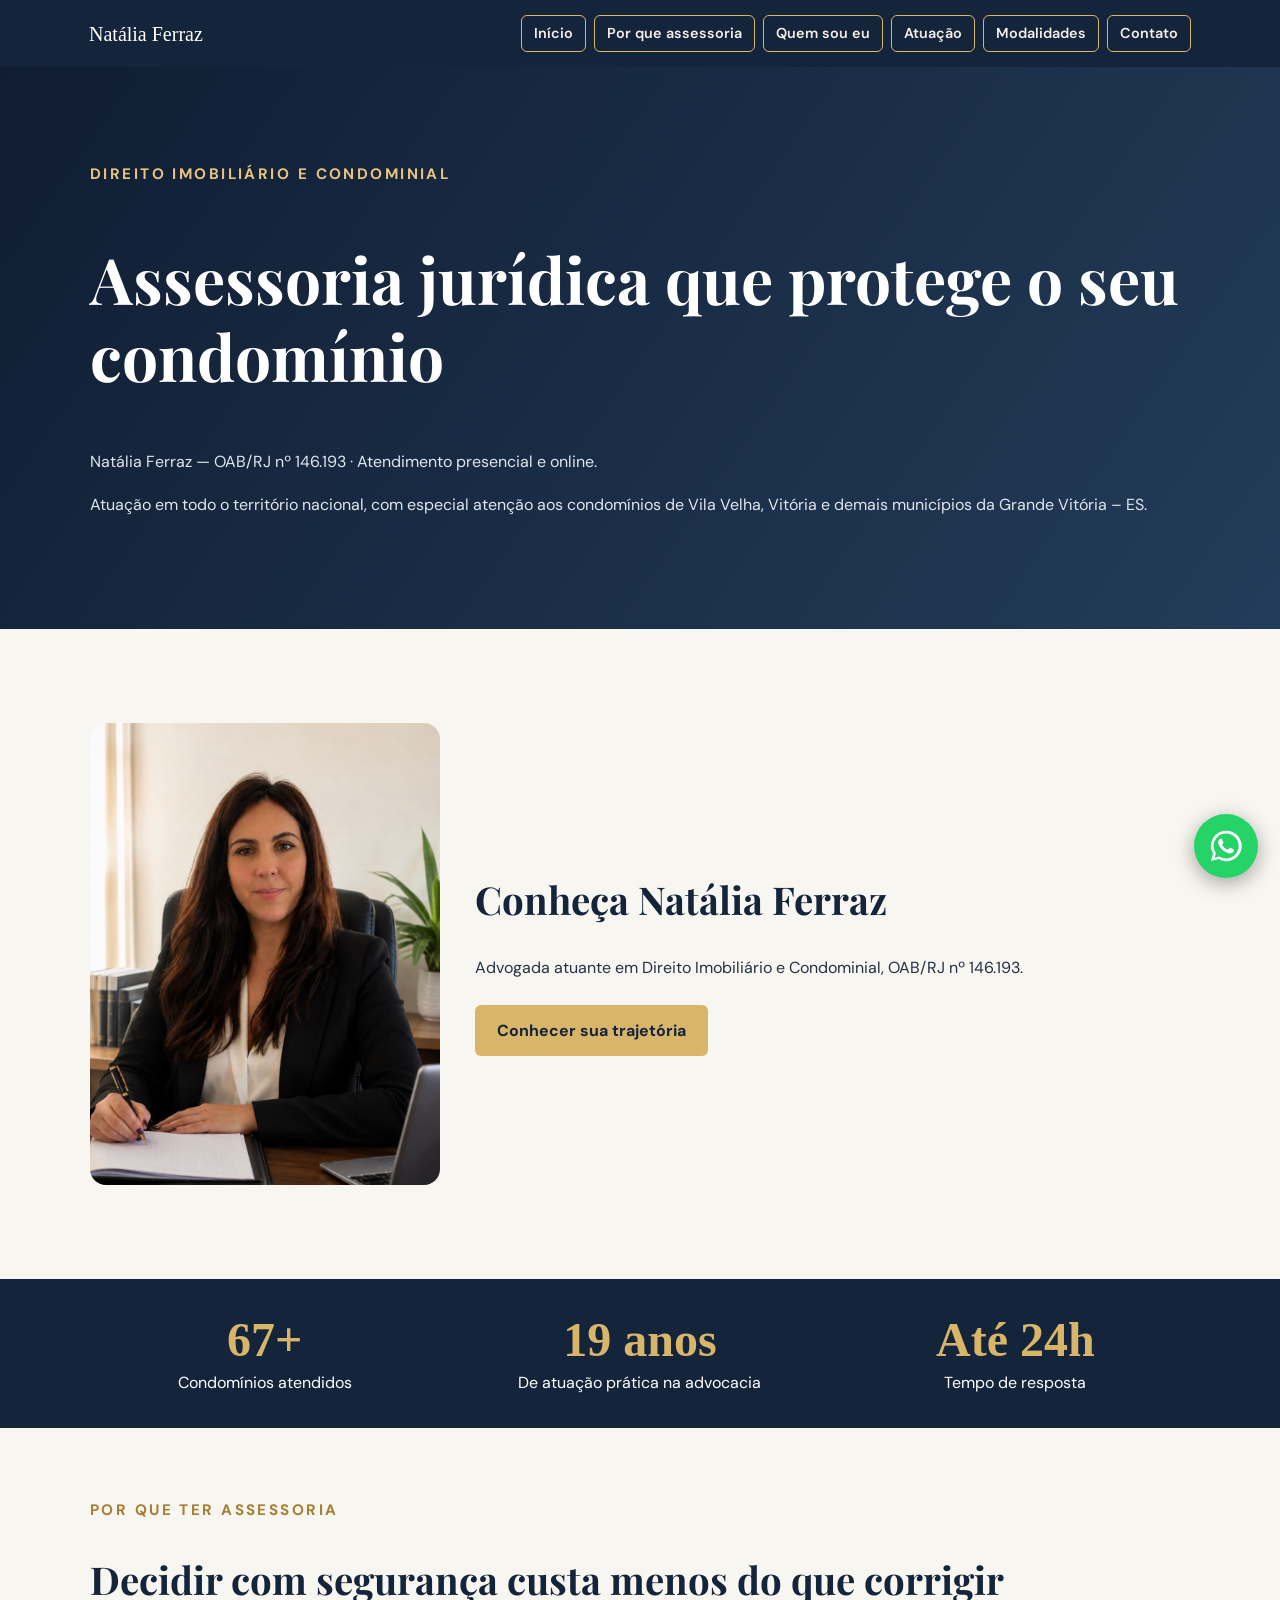
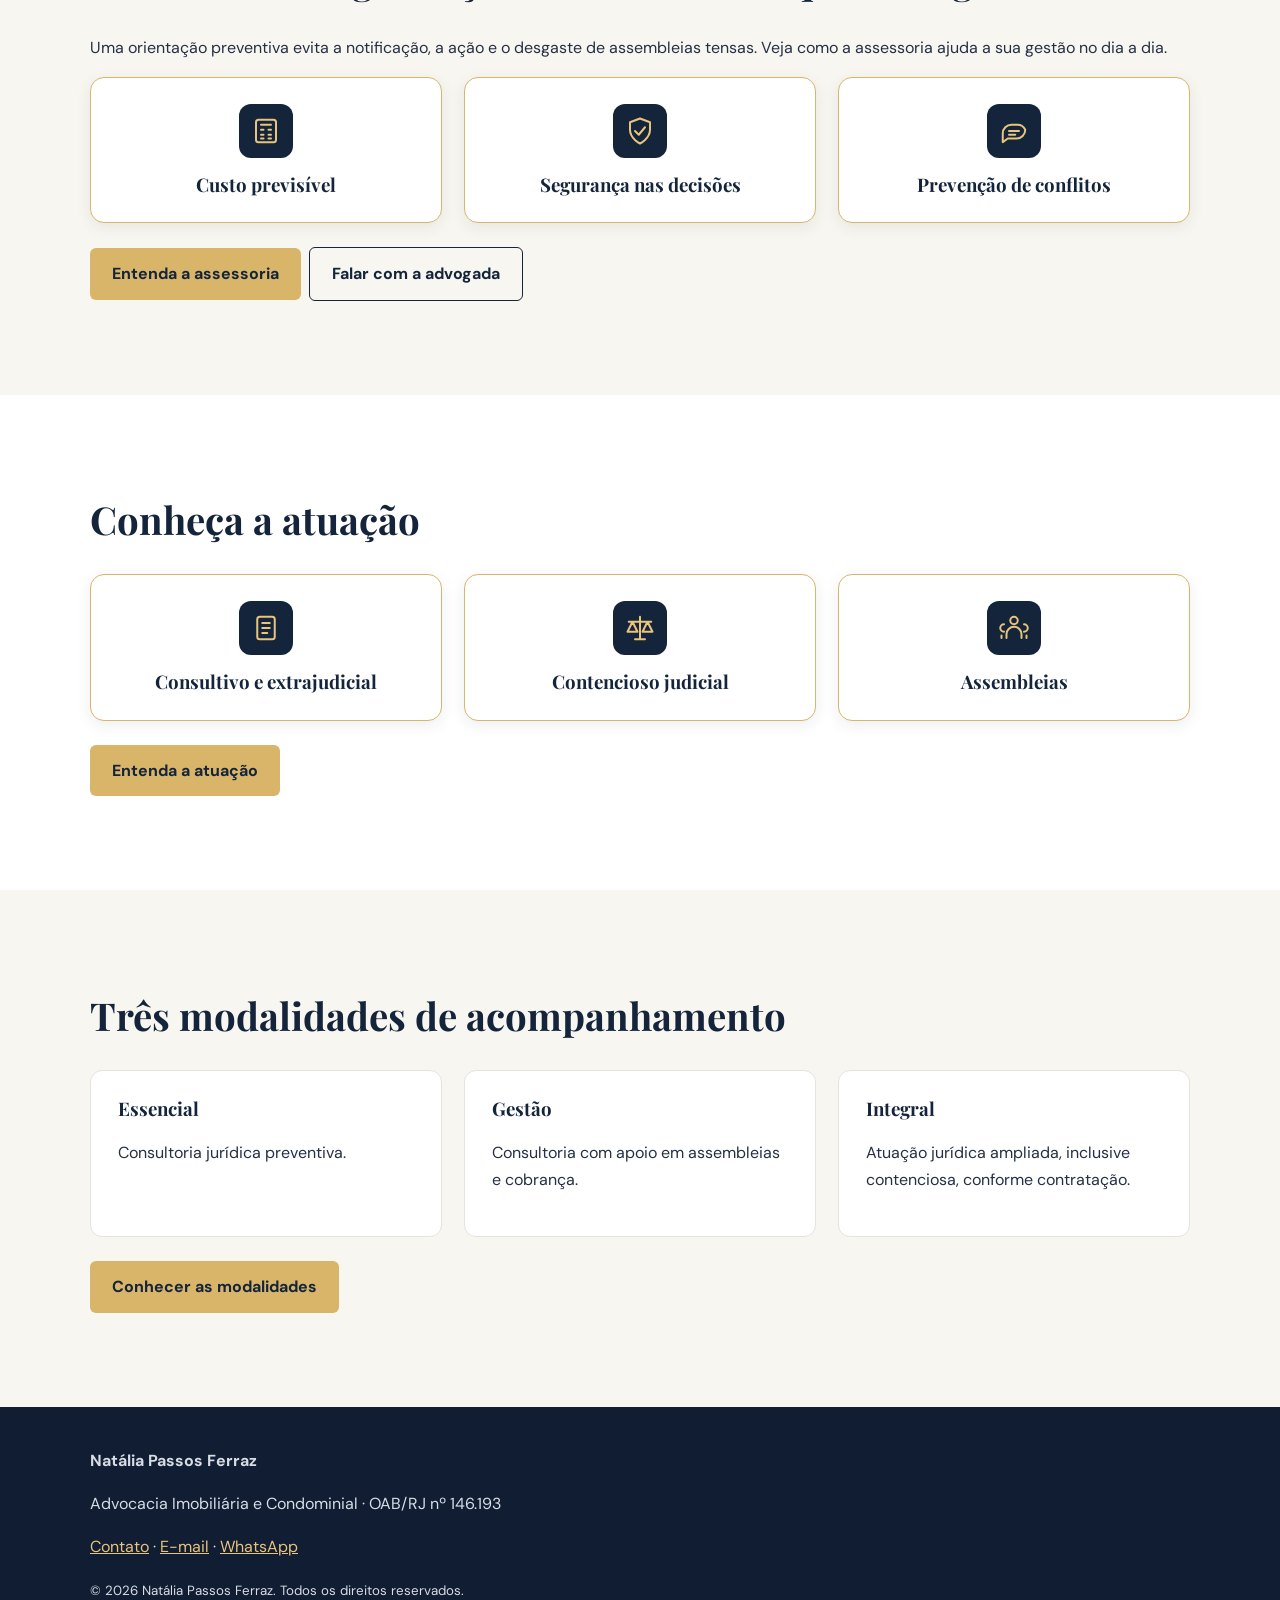
==== commit f0b420bd: "Add files via upload" ====
--- a/index.html
+++ b/index.html
@@ -6,5 +6,11 @@
 <meta content="Assessoria jurídica para condomínios, síndicos e administradoras em Vila Velha, Vitória e Grande Vitória – ES." property="og:description"/>
 <meta content="https://www.nataliaferraz.com.br/" property="og:url"/>
 <meta content="pt_BR" property="og:locale"/>
+<meta property="og:image" content="https://www.nataliaferraz.com.br/previa-whatsapp.jpg"/>
+<meta property="og:image:type" content="image/jpeg"/>
+<meta property="og:image:width" content="1200"/>
+<meta property="og:image:height" content="630"/>
+<meta property="og:image:alt" content="Natália Ferraz — Direito Imobiliário e Condominial, Vila Velha, Vitória e Grande Vitória"/>
+
 <script type="application/ld+json">{"@context": "https://schema.org", "@type": "Person", "@id": "https://www.nataliaferraz.com.br/#advogada", "name": "Natália Ferraz", "url": "https://www.nataliaferraz.com.br/", "jobTitle": "Advogada", "image": "https://www.nataliaferraz.com.br/natalia.jpg", "knowsAbout": ["Direito Imobiliário", "Direito Condominial"], "telephone": "+55 24 99914-0991", "email": "nataliaferraz.adv@hotmail.com"}</script>
-<script type="application/ld+json">{"@context": "https://schema.org", "@type": "Service", "serviceType": "Assessoria jurídica imobiliária e condominial", "provider": {"@id": "https://www.nataliaferraz.com.br/#advogada"}, "areaServed": [{"@type": "City", "name": "Vila Velha, ES, Brasil"}, {"@type": "City", "name": "Vitória, ES, Brasil"}, {"@type": "AdministrativeArea", "name": "Grande Vitória, ES, Brasil"}, {"@type": "Country", "name": "Brasil"}]}</script></head><body><header><nav><a class="brand" href="index.html">Natália Ferraz</a><div class="links"><a href="index.html">Início</a><a href="assessoria.html">Por que assessoria</a><a href="sobre.html">Quem sou eu</a><a href="atuacao.html">Atuação</a><a href="planos.html">Planos</a><a href="contato.html">Contato</a></div></nav></header><section class="hero"><div class="wrap"><div class="eyebrow" style="color:#e8c47d">Direito Imobiliário e Condominial</div><h1>Assessoria jurídica que protege o seu condomínio</h1><p>Natália Ferraz — OAB/RJ nº 146.193 · Atendimento presencial e online.</p><p>Atuação em todo o território nacional, com especial atenção aos condomínios de Vila Velha, Vitória e demais municípios da Grande Vitória – ES.</p></div></section><section class="section alt"><div class="wrap foto-apresentacao"><img class="portrait" src="natalia.jpg" alt="Fotografia profissional de Natália Ferraz" width="970" height="1280" style="display:block;width:100%;max-width:350px;height:auto;border-radius:16px;margin:0 auto;"><div><h2>Conheça Natália Ferraz</h2><p>Advogada atuante em Direito Imobiliário e Condominial, OAB/RJ nº 146.193.</p><a class="btn" href="sobre.html">Conhecer sua trajetória</a></div></div></section><section aria-label="Experiência e atendimento" style="background:#14243b;color:#fff;padding:32px 24px;"><div class="wrap" style="display:grid;grid-template-columns:repeat(auto-fit,minmax(min(100%,230px),1fr));gap:26px;text-align:center;"><div><strong style="display:block;color:#d9b56a;font-family:Georgia,serif;font-size:clamp(2rem,4vw,3rem);line-height:1.2;">67+</strong><span>Condomínios atendidos</span></div><div><strong style="display:block;color:#d9b56a;font-family:Georgia,serif;font-size:clamp(2rem,4vw,3rem);line-height:1.2;">19 anos</strong><span>De atuação prática na advocacia</span></div><div><strong style="display:block;color:#d9b56a;font-family:Georgia,serif;font-size:clamp(2rem,4vw,3rem);line-height:1.2;">Até 24h</strong><span>Tempo de resposta</span></div></div></section><section class="section alt"><div class="wrap"><div class="eyebrow">Por que ter assessoria</div><h2>Decidir com segurança custa menos do que corrigir</h2><p>Uma orientação preventiva evita a notificação, a ação e o desgaste de assembleias tensas. Veja como a assessoria ajuda a sua gestão no dia a dia.</p><div class="grid"><article class="card" style="border:1px solid #d9b56a;border-radius:14px;padding:26px;text-align:center;display:flex;flex-direction:column;align-items:center;justify-content:center;background:#fff;box-shadow:0 4px 15px rgba(20,36,59,.08);"><div style="display:flex;align-items:center;justify-content:center;width:54px;height:54px;border-radius:12px;background:#14243b;color:#e8c47d;margin-bottom:16px;"><svg xmlns="http://www.w3.org/2000/svg" viewBox="0 0 24 24" width="30" height="30" fill="none" stroke="currentColor" stroke-width="1.6" stroke-linecap="round" stroke-linejoin="round" aria-hidden="true"><rect x="4" y="3" width="16" height="18" rx="2"/><path d="M8 7h8M8 11h2m4 0h2M8 15h2m4 0h2M8 18h2m4 0h2"/></svg></div><h3 style="margin:0;">Custo previsível</h3></article><article class="card" style="border:1px solid #d9b56a;border-radius:14px;padding:26px;text-align:center;display:flex;flex-direction:column;align-items:center;justify-content:center;background:#fff;box-shadow:0 4px 15px rgba(20,36,59,.08);"><div style="display:flex;align-items:center;justify-content:center;width:54px;height:54px;border-radius:12px;background:#14243b;color:#e8c47d;margin-bottom:16px;"><svg xmlns="http://www.w3.org/2000/svg" viewBox="0 0 24 24" width="30" height="30" fill="none" stroke="currentColor" stroke-width="1.6" stroke-linecap="round" stroke-linejoin="round" aria-hidden="true"><path d="M12 22s8-4 8-11V5l-8-3-8 3v6c0 7 8 11 8 11Z"/><path d="m8 12 3 3 5-6"/></svg></div><h3 style="margin:0;">Segurança nas decisões</h3></article><article class="card" style="border:1px solid #d9b56a;border-radius:14px;padding:26px;text-align:center;display:flex;flex-direction:column;align-items:center;justify-content:center;background:#fff;box-shadow:0 4px 15px rgba(20,36,59,.08);"><div style="display:flex;align-items:center;justify-content:center;width:54px;height:54px;border-radius:12px;background:#14243b;color:#e8c47d;margin-bottom:16px;"><svg xmlns="http://www.w3.org/2000/svg" viewBox="0 0 24 24" width="30" height="30" fill="none" stroke="currentColor" stroke-width="1.6" stroke-linecap="round" stroke-linejoin="round" aria-hidden="true"><path d="M21 11a7 7 0 0 1-7 7H7l-4 3v-7a7 7 0 0 1 7-7h4a7 7 0 0 1 7 4Z"/><path d="M8 12h8M8 15h5"/></svg></div><h3 style="margin:0;">Prevenção de conflitos</h3></article></div><p><a class="btn" href="assessoria.html">Entenda a assessoria</a><a class="btn secondary" href="https://wa.me/5524999140991" target="_blank" rel="noopener noreferrer">Falar com a advogada</a></p></div></section><section class="section "><div class="wrap"><h2>Conheça a atuação</h2><div class="grid"><article class="card" style="border:1px solid #d9b56a;border-radius:14px;padding:26px;text-align:center;display:flex;flex-direction:column;align-items:center;justify-content:center;background:#fff;box-shadow:0 4px 15px rgba(20,36,59,.08);"><div style="display:flex;align-items:center;justify-content:center;width:54px;height:54px;border-radius:12px;background:#14243b;color:#e8c47d;margin-bottom:16px;"><svg xmlns="http://www.w3.org/2000/svg" viewBox="0 0 24 24" width="30" height="30" fill="none" stroke="currentColor" stroke-width="1.6" stroke-linecap="round" stroke-linejoin="round" aria-hidden="true"><rect x="5" y="3" width="14" height="18" rx="2"/><path d="M9 8h6M9 12h6M9 16h4"/></svg></div><h3 style="margin:0;">Consultivo e extrajudicial</h3></article><article class="card" style="border:1px solid #d9b56a;border-radius:14px;padding:26px;text-align:center;display:flex;flex-direction:column;align-items:center;justify-content:center;background:#fff;box-shadow:0 4px 15px rgba(20,36,59,.08);"><div style="display:flex;align-items:center;justify-content:center;width:54px;height:54px;border-radius:12px;background:#14243b;color:#e8c47d;margin-bottom:16px;"><svg xmlns="http://www.w3.org/2000/svg" viewBox="0 0 24 24" width="30" height="30" fill="none" stroke="currentColor" stroke-width="1.6" stroke-linecap="round" stroke-linejoin="round" aria-hidden="true"><path d="M12 3v18M8 21h8M3 7h18M6 7l-4 8h8L6 7M18 7l-4 8h8l-4-8"/></svg></div><h3 style="margin:0;">Contencioso judicial</h3></article><article class="card" style="border:1px solid #d9b56a;border-radius:14px;padding:26px;text-align:center;display:flex;flex-direction:column;align-items:center;justify-content:center;background:#fff;box-shadow:0 4px 15px rgba(20,36,59,.08);"><div style="display:flex;align-items:center;justify-content:center;width:54px;height:54px;border-radius:12px;background:#14243b;color:#e8c47d;margin-bottom:16px;"><svg xmlns="http://www.w3.org/2000/svg" viewBox="0 0 24 24" width="30" height="30" fill="none" stroke="currentColor" stroke-width="1.6" stroke-linecap="round" stroke-linejoin="round" aria-hidden="true"><circle cx="12" cy="6" r="3"/><path d="M6 20v-3a6 6 0 0 1 12 0v3M4 9a3 3 0 0 0 0 6M20 9a3 3 0 0 1 0 6M2 20v-2M22 20v-2"/></svg></div><h3 style="margin:0;">Assembleias</h3></article></div><p><a class="btn" href="atuacao.html">Entenda a atuação</a></p></div></section><section class="section alt"><div class="wrap"><h2>Três modalidades de acompanhamento</h2><div class="grid"><article class="card"><h3>Essencial</h3><p>Consultoria jurídica preventiva.</p></article><article class="card"><h3>Gestão</h3><p>Consultoria com apoio em assembleias e cobrança.</p></article><article class="card"><h3>Integral</h3><p>Atuação jurídica ampliada, inclusive contenciosa, conforme contratação.</p></article></div><p><a class="btn" href="planos.html">Conhecer os planos</a></p></div></section><footer><div class="wrap"><strong>Natália Passos Ferraz</strong><p>Advocacia Imobiliária e Condominial · OAB/RJ nº 146.193</p><p><a href="contato.html">Contato</a> · <a href="mailto:nataliaferraz.adv@hotmail.com">E-mail</a> · <a href="https://wa.me/5524999140991" target="_blank" rel="noopener noreferrer">WhatsApp</a></p><small>© 2026 Natália Passos Ferraz. Todos os direitos reservados.</small></div></footer><a class="whatsapp-fixo" href="https://wa.me/5524999140991?text=Ol%C3%A1%2C%20Nat%C3%A1lia%21%20Gostaria%20de%20informa%C3%A7%C3%B5es%20sobre%20assessoria%20jur%C3%ADdica." target="_blank" rel="noopener noreferrer" aria-label="Conversar com Natália pelo WhatsApp"><svg xmlns="http://www.w3.org/2000/svg" viewBox="0 0 32 32" width="31" height="31" aria-hidden="true"><path fill="currentColor" d="M16.03 3.2A12.7 12.7 0 0 0 5.1 22.4L3.4 28.7l6.5-1.7a12.8 12.8 0 1 0 6.13-23.8Zm0 23.3a10.5 10.5 0 0 1-5.35-1.46l-.38-.23-3.87 1.02 1.03-3.77-.25-.39A10.56 10.56 0 1 1 16.03 26.5Zm5.8-7.9c-.32-.16-1.9-.94-2.2-1.04-.3-.11-.51-.16-.73.16-.22.32-.84 1.04-1.03 1.25-.19.21-.38.24-.7.08-.32-.16-1.36-.5-2.58-1.59-.95-.85-1.6-1.9-1.79-2.22-.19-.32-.02-.49.14-.65.14-.14.32-.37.48-.56.16-.19.21-.32.32-.53.11-.21.05-.4-.03-.56-.08-.16-.73-1.76-1-2.41-.26-.63-.53-.54-.73-.55h-.62c-.22 0-.56.08-.86.4-.3.32-1.13 1.11-1.13 2.71s1.16 3.15 1.32 3.36c.16.21 2.29 3.5 5.55 4.91.78.34 1.39.54 1.86.69.78.25 1.5.21 2.06.13.63-.09 1.9-.78 2.17-1.53.27-.75.27-1.39.19-1.53-.08-.13-.3-.21-.62-.37Z"/></svg><span class="whatsapp-texto">WhatsApp</span></a></body></html>+<script type="application/ld+json">{"@context": "https://schema.org", "@type": "Service", "serviceType": "Assessoria jurídica imobiliária e condominial", "provider": {"@id": "https://www.nataliaferraz.com.br/#advogada"}, "areaServed": [{"@type": "City", "name": "Vila Velha, ES, Brasil"}, {"@type": "City", "name": "Vitória, ES, Brasil"}, {"@type": "AdministrativeArea", "name": "Grande Vitória, ES, Brasil"}, {"@type": "Country", "name": "Brasil"}]}</script></head><body><header><nav><a class="brand" href="index.html">Natália Ferraz</a><div class="links"><a href="index.html">Início</a><a href="assessoria.html">Por que assessoria</a><a href="sobre.html">Quem sou eu</a><a href="atuacao.html">Atuação</a><a href="planos.html">Modalidades</a><a href="contato.html">Contato</a></div></nav></header><section class="hero"><div class="wrap"><div class="eyebrow" style="color:#e8c47d">Direito Imobiliário e Condominial</div><h1>Assessoria jurídica que protege o seu condomínio</h1><p>Natália Ferraz — OAB/RJ nº 146.193 · Atendimento presencial e online.</p><p>Atuação em todo o território nacional, com especial atenção aos condomínios de Vila Velha, Vitória e demais municípios da Grande Vitória – ES.</p></div></section><section class="section alt"><div class="wrap foto-apresentacao"><img class="portrait" src="natalia.jpg" alt="Fotografia profissional de Natália Ferraz" width="970" height="1280" style="display:block;width:100%;max-width:350px;height:auto;border-radius:16px;margin:0 auto;"><div><h2>Conheça Natália Ferraz</h2><p>Advogada atuante em Direito Imobiliário e Condominial, OAB/RJ nº 146.193.</p><a class="btn" href="sobre.html">Conhecer sua trajetória</a></div></div></section><section aria-label="Experiência e atendimento" style="background:#14243b;color:#fff;padding:32px 24px;"><div class="wrap" style="display:grid;grid-template-columns:repeat(auto-fit,minmax(min(100%,230px),1fr));gap:26px;text-align:center;"><div><strong style="display:block;color:#d9b56a;font-family:Georgia,serif;font-size:clamp(2rem,4vw,3rem);line-height:1.2;">67+</strong><span>Condomínios atendidos</span></div><div><strong style="display:block;color:#d9b56a;font-family:Georgia,serif;font-size:clamp(2rem,4vw,3rem);line-height:1.2;">19 anos</strong><span>De atuação prática na advocacia</span></div><div><strong style="display:block;color:#d9b56a;font-family:Georgia,serif;font-size:clamp(2rem,4vw,3rem);line-height:1.2;">Até 24h</strong><span>Tempo de resposta</span></div></div></section><section class="section alt"><div class="wrap"><div class="eyebrow">Por que ter assessoria</div><h2>Decidir com segurança custa menos do que corrigir</h2><p>Uma orientação preventiva evita a notificação, a ação e o desgaste de assembleias tensas. Veja como a assessoria ajuda a sua gestão no dia a dia.</p><div class="grid"><article class="card" style="border:1px solid #d9b56a;border-radius:14px;padding:26px;text-align:center;display:flex;flex-direction:column;align-items:center;justify-content:center;background:#fff;box-shadow:0 4px 15px rgba(20,36,59,.08);"><div style="display:flex;align-items:center;justify-content:center;width:54px;height:54px;border-radius:12px;background:#14243b;color:#e8c47d;margin-bottom:16px;"><svg xmlns="http://www.w3.org/2000/svg" viewBox="0 0 24 24" width="30" height="30" fill="none" stroke="currentColor" stroke-width="1.6" stroke-linecap="round" stroke-linejoin="round" aria-hidden="true"><rect x="4" y="3" width="16" height="18" rx="2"/><path d="M8 7h8M8 11h2m4 0h2M8 15h2m4 0h2M8 18h2m4 0h2"/></svg></div><h3 style="margin:0;">Custo previsível</h3></article><article class="card" style="border:1px solid #d9b56a;border-radius:14px;padding:26px;text-align:center;display:flex;flex-direction:column;align-items:center;justify-content:center;background:#fff;box-shadow:0 4px 15px rgba(20,36,59,.08);"><div style="display:flex;align-items:center;justify-content:center;width:54px;height:54px;border-radius:12px;background:#14243b;color:#e8c47d;margin-bottom:16px;"><svg xmlns="http://www.w3.org/2000/svg" viewBox="0 0 24 24" width="30" height="30" fill="none" stroke="currentColor" stroke-width="1.6" stroke-linecap="round" stroke-linejoin="round" aria-hidden="true"><path d="M12 22s8-4 8-11V5l-8-3-8 3v6c0 7 8 11 8 11Z"/><path d="m8 12 3 3 5-6"/></svg></div><h3 style="margin:0;">Segurança nas decisões</h3></article><article class="card" style="border:1px solid #d9b56a;border-radius:14px;padding:26px;text-align:center;display:flex;flex-direction:column;align-items:center;justify-content:center;background:#fff;box-shadow:0 4px 15px rgba(20,36,59,.08);"><div style="display:flex;align-items:center;justify-content:center;width:54px;height:54px;border-radius:12px;background:#14243b;color:#e8c47d;margin-bottom:16px;"><svg xmlns="http://www.w3.org/2000/svg" viewBox="0 0 24 24" width="30" height="30" fill="none" stroke="currentColor" stroke-width="1.6" stroke-linecap="round" stroke-linejoin="round" aria-hidden="true"><path d="M21 11a7 7 0 0 1-7 7H7l-4 3v-7a7 7 0 0 1 7-7h4a7 7 0 0 1 7 4Z"/><path d="M8 12h8M8 15h5"/></svg></div><h3 style="margin:0;">Prevenção de conflitos</h3></article></div><p><a class="btn" href="assessoria.html">Entenda a assessoria</a><a class="btn secondary" href="https://wa.me/5524999140991?text=Ol%C3%A1%2C%20Dra.%20Nat%C3%A1lia%21%20Gostaria%20de%20informa%C3%A7%C3%B5es%20sobre%20assessoria%20jur%C3%ADdica." target="_blank" rel="noopener noreferrer">Falar com a advogada</a></p></div></section><section class="section "><div class="wrap"><h2>Conheça a atuação</h2><div class="grid"><article class="card" style="border:1px solid #d9b56a;border-radius:14px;padding:26px;text-align:center;display:flex;flex-direction:column;align-items:center;justify-content:center;background:#fff;box-shadow:0 4px 15px rgba(20,36,59,.08);"><div style="display:flex;align-items:center;justify-content:center;width:54px;height:54px;border-radius:12px;background:#14243b;color:#e8c47d;margin-bottom:16px;"><svg xmlns="http://www.w3.org/2000/svg" viewBox="0 0 24 24" width="30" height="30" fill="none" stroke="currentColor" stroke-width="1.6" stroke-linecap="round" stroke-linejoin="round" aria-hidden="true"><rect x="5" y="3" width="14" height="18" rx="2"/><path d="M9 8h6M9 12h6M9 16h4"/></svg></div><h3 style="margin:0;">Consultivo e extrajudicial</h3></article><article class="card" style="border:1px solid #d9b56a;border-radius:14px;padding:26px;text-align:center;display:flex;flex-direction:column;align-items:center;justify-content:center;background:#fff;box-shadow:0 4px 15px rgba(20,36,59,.08);"><div style="display:flex;align-items:center;justify-content:center;width:54px;height:54px;border-radius:12px;background:#14243b;color:#e8c47d;margin-bottom:16px;"><svg xmlns="http://www.w3.org/2000/svg" viewBox="0 0 24 24" width="30" height="30" fill="none" stroke="currentColor" stroke-width="1.6" stroke-linecap="round" stroke-linejoin="round" aria-hidden="true"><path d="M12 3v18M8 21h8M3 7h18M6 7l-4 8h8L6 7M18 7l-4 8h8l-4-8"/></svg></div><h3 style="margin:0;">Contencioso judicial</h3></article><article class="card" style="border:1px solid #d9b56a;border-radius:14px;padding:26px;text-align:center;display:flex;flex-direction:column;align-items:center;justify-content:center;background:#fff;box-shadow:0 4px 15px rgba(20,36,59,.08);"><div style="display:flex;align-items:center;justify-content:center;width:54px;height:54px;border-radius:12px;background:#14243b;color:#e8c47d;margin-bottom:16px;"><svg xmlns="http://www.w3.org/2000/svg" viewBox="0 0 24 24" width="30" height="30" fill="none" stroke="currentColor" stroke-width="1.6" stroke-linecap="round" stroke-linejoin="round" aria-hidden="true"><circle cx="12" cy="6" r="3"/><path d="M6 20v-3a6 6 0 0 1 12 0v3M4 9a3 3 0 0 0 0 6M20 9a3 3 0 0 1 0 6M2 20v-2M22 20v-2"/></svg></div><h3 style="margin:0;">Assembleias</h3></article></div><p><a class="btn" href="atuacao.html">Entenda a atuação</a></p></div></section><section class="section alt"><div class="wrap"><h2>Três modalidades de acompanhamento</h2><div class="grid"><article class="card"><h3>Essencial</h3><p>Consultoria jurídica preventiva.</p></article><article class="card"><h3>Gestão</h3><p>Consultoria com apoio em assembleias e cobrança.</p></article><article class="card"><h3>Integral</h3><p>Atuação jurídica ampliada, inclusive contenciosa, conforme contratação.</p></article></div><p><a class="btn" href="planos.html">Conhecer as modalidades</a></p></div></section><footer><div class="wrap"><strong>Natália Passos Ferraz</strong><p>Advocacia Imobiliária e Condominial · OAB/RJ nº 146.193</p><p><a href="contato.html">Contato</a> · <a href="mailto:nataliaferraz.adv@hotmail.com">E-mail</a> · <a href="https://wa.me/5524999140991?text=Ol%C3%A1%2C%20Dra.%20Nat%C3%A1lia%21%20Gostaria%20de%20informa%C3%A7%C3%B5es%20sobre%20assessoria%20jur%C3%ADdica." target="_blank" rel="noopener noreferrer">WhatsApp</a></p><small>© 2026 Natália Passos Ferraz. Todos os direitos reservados.</small></div></footer><a class="whatsapp-fixo" href="https://wa.me/5524999140991?text=Ol%C3%A1%2C%20Dra.%20Nat%C3%A1lia%21%20Gostaria%20de%20informa%C3%A7%C3%B5es%20sobre%20assessoria%20jur%C3%ADdica." target="_blank" rel="noopener noreferrer" aria-label="Conversar com Natália pelo WhatsApp"><svg xmlns="http://www.w3.org/2000/svg" viewBox="0 0 32 32" width="31" height="31" aria-hidden="true"><path fill="currentColor" d="M16.03 3.2A12.7 12.7 0 0 0 5.1 22.4L3.4 28.7l6.5-1.7a12.8 12.8 0 1 0 6.13-23.8Zm0 23.3a10.5 10.5 0 0 1-5.35-1.46l-.38-.23-3.87 1.02 1.03-3.77-.25-.39A10.56 10.56 0 1 1 16.03 26.5Zm5.8-7.9c-.32-.16-1.9-.94-2.2-1.04-.3-.11-.51-.16-.73.16-.22.32-.84 1.04-1.03 1.25-.19.21-.38.24-.7.08-.32-.16-1.36-.5-2.58-1.59-.95-.85-1.6-1.9-1.79-2.22-.19-.32-.02-.49.14-.65.14-.14.32-.37.48-.56.16-.19.21-.32.32-.53.11-.21.05-.4-.03-.56-.08-.16-.73-1.76-1-2.41-.26-.63-.53-.54-.73-.55h-.62c-.22 0-.56.08-.86.4-.3.32-1.13 1.11-1.13 2.71s1.16 3.15 1.32 3.36c.16.21 2.29 3.5 5.55 4.91.78.34 1.39.54 1.86.69.78.25 1.5.21 2.06.13.63-.09 1.9-.78 2.17-1.53.27-.75.27-1.39.19-1.53-.08-.13-.3-.21-.62-.37Z"/></svg><span class="whatsapp-texto">WhatsApp</span></a></body></html>
--- a/style.css
+++ b/style.css
@@ -1,4 +1,4 @@
-@import url('https://fonts.googleapis.com/css2?family=DM+Sans:wght@400;500;600;700&family=Playfair+Display:wght@500;600;700&display=swap');:root{--navy:#14243b;--gold:#d9b56a;--cream:#f8f6f0;--ink:#243044}*{box-sizing:border-box}body{margin:0;font-family:'DM Sans',Arial,sans-serif;color:var(--ink);line-height:1.7;background:#fff}h1,h2,h3{font-family:'Playfair Display',Georgia,serif;line-height:1.2;color:var(--navy)}h1{font-size:clamp(2.3rem,5vw,4rem)}h2{font-size:clamp(1.9rem,3vw,2.7rem)}a{color:#274d7c}header{background:var(--navy);position:sticky;top:0;z-index:5}nav{max-width:1150px;margin:auto;display:flex;align-items:center;justify-content:space-between;gap:18px;padding:15px 24px;flex-wrap:wrap}nav .brand{font-family:Georgia,serif;color:#fff;font-size:1.25rem;text-decoration:none}nav .links{display:flex;gap:17px;flex-wrap:wrap}nav .links a{color:#f5f0e7;text-decoration:none;font-size:.9rem}nav a:hover{color:var(--gold)}.hero{background:linear-gradient(125deg,#101d32,#233c59);color:#fff;padding:95px 24px}.hero h1{color:#fff}.hero p{color:#e0e6ed}.wrap{max-width:1100px;margin:auto}.section{padding:70px 24px}.section.alt{background:var(--cream)}.eyebrow{text-transform:uppercase;letter-spacing:.16em;color:#a67e34;font-size:.76rem;font-weight:700}.grid{display:grid;grid-template-columns:repeat(auto-fit,minmax(245px,1fr));gap:22px}.card{padding:27px;border:1px solid #e5e3de;border-radius:12px;background:#fff}.card h3{margin-top:0}.btn{display:inline-block;padding:12px 22px;background:var(--gold);color:#14243b;border-radius:6px;font-weight:700;text-decoration:none;margin:8px 8px 8px 0}.btn.secondary{background:transparent;color:var(--navy);border:1px solid var(--navy)}.hero .btn.secondary{color:white;border-color:#fff}ul{padding-left:22px}li{margin:6px 0}details{border:1px solid #ddd;border-radius:9px;margin:12px 0;padding:18px;background:#fff}summary{cursor:pointer;font-weight:700;color:var(--navy)}table{border-collapse:collapse;width:100%;min-width:580px}th,td{border-bottom:1px solid #ddd;padding:12px;text-align:left}th{background:#edf0f2}.scroll{overflow-x:auto}.note{border-left:4px solid var(--gold);padding:13px 18px;background:#faf7ef}footer{background:#101d32;color:#d8dce5;padding:40px 24px}footer a{color:#e8c47d}.portrait{width:100%;max-width:330px;border-radius:12px;object-fit:cover}.bio{display:grid;grid-template-columns:1fr 2fr;gap:35px;align-items:start}@media(max-width:700px){.bio{grid-template-columns:1fr}nav{position:static}.hero{padding:65px 24px}}
+@import url('https://fonts.googleapis.com/css2?family=DM+Sans:wght@400;500;600;700&family=Playfair+Display:wght@500;600;700&display=swap');:root{--navy:#14243b;--gold:#d9b56a;--cream:#f8f6f0;--ink:#243044}*{box-sizing:border-box}body{margin:0;font-family:'DM Sans',Arial,sans-serif;color:var(--ink);line-height:1.7;background:#fff}h1,h2,h3{font-family:'Playfair Display',Georgia,serif;line-height:1.2;color:var(--navy)}h1{font-size:clamp(2.3rem,5vw,4rem)}h2{font-size:clamp(1.9rem,3vw,2.7rem)}a{color:#274d7c}header{background:var(--navy);position:sticky;top:0;z-index:5}nav{max-width:1150px;margin:auto;display:flex;align-items:center;justify-content:space-between;gap:18px;padding:15px 24px;flex-wrap:wrap}nav .brand{font-family:Georgia,serif;color:#fff;font-size:1.25rem;text-decoration:none}nav .links{display:flex;gap:17px;flex-wrap:wrap}nav .links a{color:#f5f0e7;text-decoration:none;font-size:.9rem}nav a:hover{color:var(--gold)}.hero{background:linear-gradient(125deg,#101d32,#233c59);color:#fff;padding:95px 24px}.hero h1{color:#fff}.hero p{color:#e0e6ed}.wrap{max-width:1100px;margin:auto}.section{padding:70px 24px}.section.alt{background:var(--cream)}.eyebrow{text-transform:uppercase;letter-spacing:.16em;color:#a67e34;font-size:.95rem;font-weight:700}.grid{display:grid;grid-template-columns:repeat(auto-fit,minmax(245px,1fr));gap:22px}.card{padding:27px;border:1px solid #e5e3de;border-radius:12px;background:#fff}.card h3{margin-top:0}.btn{display:inline-block;padding:12px 22px;background:var(--gold);color:#14243b;border-radius:6px;font-weight:700;text-decoration:none;margin:8px 8px 8px 0}.btn.secondary{background:transparent;color:var(--navy);border:1px solid var(--navy)}.hero .btn.secondary{color:white;border-color:#fff}ul{padding-left:22px}li{margin:6px 0}details{border:1px solid #ddd;border-radius:9px;margin:12px 0;padding:18px;background:#fff}summary{cursor:pointer;font-weight:700;color:var(--navy)}table{border-collapse:collapse;width:100%;min-width:580px}th,td{border-bottom:1px solid #ddd;padding:12px;text-align:left}th{background:#edf0f2}.scroll{overflow-x:auto}.note{border-left:4px solid var(--gold);padding:13px 18px;background:#faf7ef}footer{background:#101d32;color:#d8dce5;padding:40px 24px}footer a{color:#e8c47d}.portrait{width:100%;max-width:330px;border-radius:12px;object-fit:cover}.bio{display:grid;grid-template-columns:1fr 2fr;gap:35px;align-items:start}@media(max-width:700px){.bio{grid-template-columns:1fr}nav{position:static}.hero{padding:65px 24px}}
 /* Botão fixo de contato por WhatsApp */
 .whatsapp-fixo{position:fixed;right:20px;bottom:20px;z-index:1000;display:inline-flex;align-items:center;gap:10px;background:#167d48;color:white!important;text-decoration:none;font-weight:700;padding:13px 19px;border-radius:999px;box-shadow:0 6px 22px rgba(0,0,0,.22);transition:transform .2s,background .2s}
 .whatsapp-fixo:hover,.whatsapp-fixo:focus-visible{background:#116a3d;transform:translateY(-2px)}
@@ -22,3 +22,34 @@
 header nav .links a:hover,header nav .links a:focus-visible,header nav .links a[aria-current="page"]{background:var(--gold);color:var(--navy)}
 header nav .links a:focus-visible{outline:2px solid white;outline-offset:3px}
 @media(max-width:700px){header nav .links{gap:7px}header nav .links a{padding:8px 10px}}
+
+/* Botão Voltar fixo — páginas internas */
+header + .wrap:has(> a[href="index.html"][onclick*="history.back"]) {
+  padding: 0 !important;
+  height: 0;
+}
+header + .wrap > a[href="index.html"][onclick*="history.back"] {
+  position: fixed;
+  left: 22px;
+  bottom: 22px;
+  z-index: 2147482999;
+  display: inline-flex !important;
+  align-items: center;
+  justify-content: center;
+  min-height: 48px;
+  padding: 10px 18px !important;
+  border: 1px solid var(--gold) !important;
+  border-radius: 999px !important;
+  background: var(--navy) !important;
+  color: #e8c47d !important;
+  box-shadow: 0 5px 20px rgba(0,0,0,.25);
+}
+header + .wrap > a[href="index.html"][onclick*="history.back"] > span { color: inherit !important; }
+header + .wrap > a[href="index.html"][onclick*="history.back"]:hover,
+header + .wrap > a[href="index.html"][onclick*="history.back"]:focus-visible {
+  background: var(--gold) !important;
+  color: var(--navy) !important;
+}
+@media(max-width:600px) {
+  header + .wrap > a[href="index.html"][onclick*="history.back"] { left:16px; bottom:16px; font-size:14px; }
+}
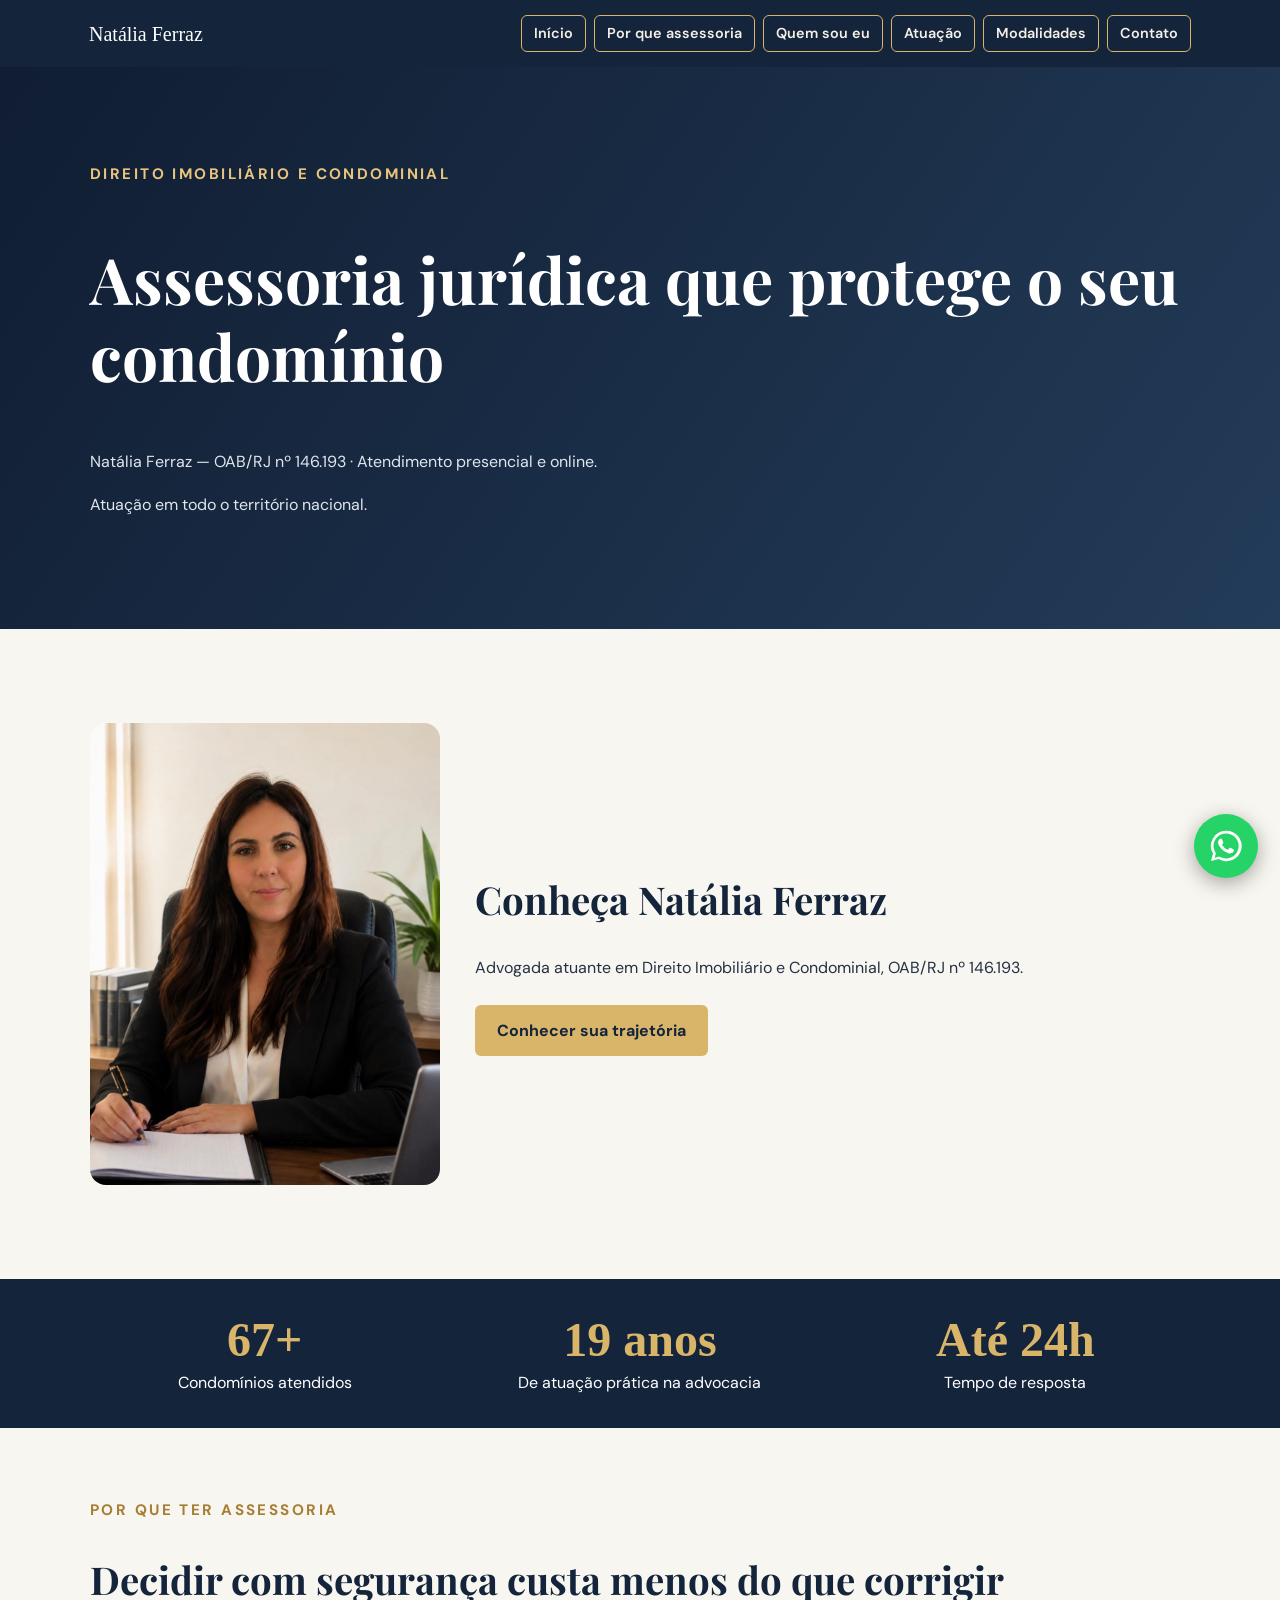
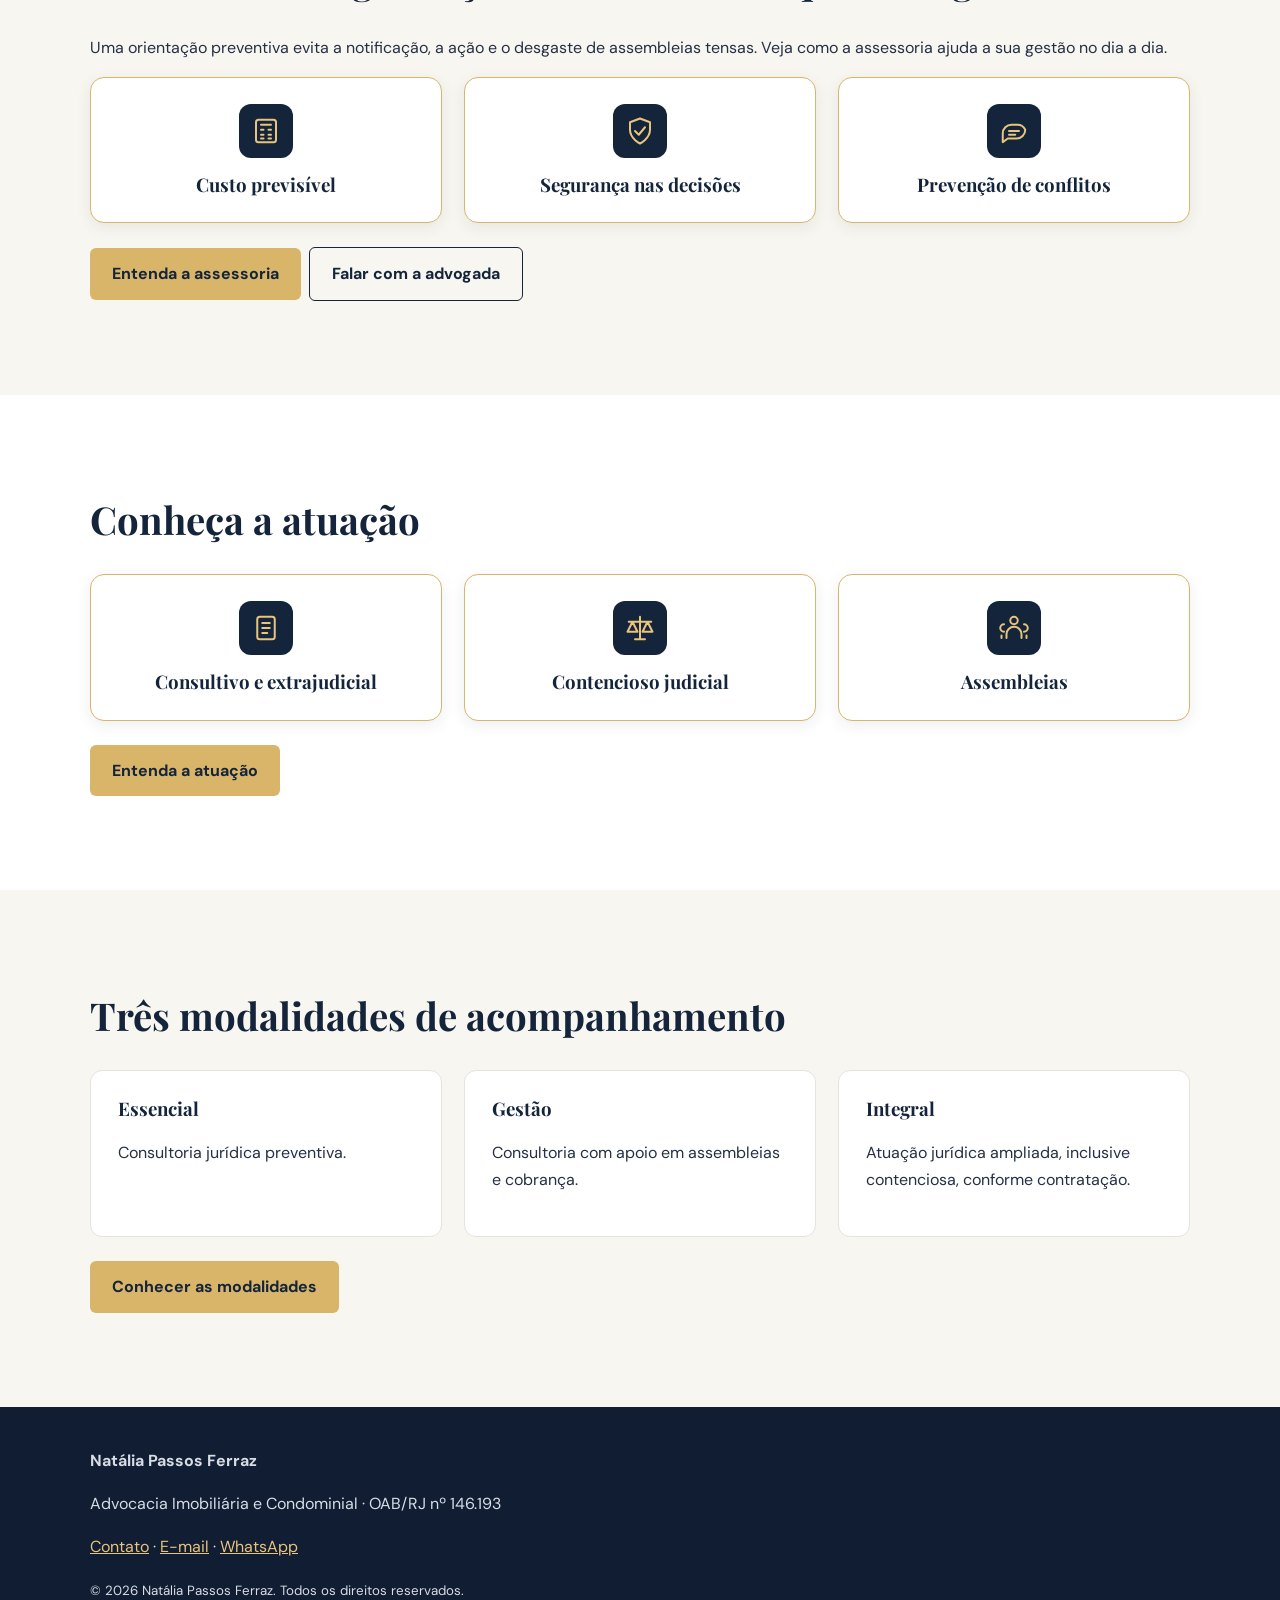
==== commit 11a54703: "Add files via upload" ====
--- a/index.html
+++ b/index.html
@@ -1,16 +1,16 @@
-<!doctype html><html lang="pt-BR"><head><meta charset="utf-8"/><meta content="width=device-width, initial-scale=1" name="viewport"/><meta content="Assessoria jurídica para condomínios, síndicos e administradoras em Vila Velha, Vitória e Grande Vitória – ES." name="description"/><title>Natália Ferraz | Advocacia Condominial e Imobiliária em Vila Velha e Vitória</title><link href="style.css" rel="stylesheet"/><style>.whatsapp-fixo{position:fixed!important;right:22px!important;bottom:22px!important;z-index:2147483000!important;display:flex!important;align-items:center!important;justify-content:center!important;width:64px!important;height:64px!important;min-width:64px!important;min-height:64px!important;box-sizing:border-box!important;padding:13px!important;border-radius:50%!important;background:#25D366!important;color:#fff!important;box-shadow:0 5px 20px rgba(0,0,0,.35)!important;visibility:visible!important;opacity:1!important;transform:none!important;text-decoration:none!important}.whatsapp-fixo svg{display:block!important;width:38px!important;height:38px!important;fill:#fff!important}.whatsapp-fixo .whatsapp-texto{display:none!important}.whatsapp-fixo:hover{background:#128C7E!important}@media(max-width:600px){.whatsapp-fixo{right:16px!important;bottom:16px!important;width:60px!important;height:60px!important;min-width:60px!important;min-height:60px!important}}</style>
+<!doctype html><html lang="pt-BR"><head><meta charset="utf-8"/><meta content="width=device-width, initial-scale=1" name="viewport"/><meta content="Assessoria jurídica para condomínios, síndicos e administradoras em Vila Velha, Vitória e Grande Vitória – ES." name="description"/><title>Natália Ferraz | Advocacia Condominial e Imobiliária</title><link href="style.css" rel="stylesheet"/><style>.whatsapp-fixo{position:fixed!important;right:22px!important;bottom:22px!important;z-index:2147483000!important;display:flex!important;align-items:center!important;justify-content:center!important;width:64px!important;height:64px!important;min-width:64px!important;min-height:64px!important;box-sizing:border-box!important;padding:13px!important;border-radius:50%!important;background:#25D366!important;color:#fff!important;box-shadow:0 5px 20px rgba(0,0,0,.35)!important;visibility:visible!important;opacity:1!important;transform:none!important;text-decoration:none!important}.whatsapp-fixo svg{display:block!important;width:38px!important;height:38px!important;fill:#fff!important}.whatsapp-fixo .whatsapp-texto{display:none!important}.whatsapp-fixo:hover{background:#128C7E!important}@media(max-width:600px){.whatsapp-fixo{right:16px!important;bottom:16px!important;width:60px!important;height:60px!important;min-width:60px!important;min-height:60px!important}}</style>
 <link href="https://www.nataliaferraz.com.br/" rel="canonical"/>
 <meta content="website" property="og:type"/>
 <meta content="Natália Ferraz" property="og:site_name"/>
-<meta content="Natália Ferraz | Advocacia Condominial e Imobiliária em Vila Velha e Vitória" property="og:title"/>
-<meta content="Assessoria jurídica para condomínios, síndicos e administradoras em Vila Velha, Vitória e Grande Vitória – ES." property="og:description"/>
+<meta content="Natália Ferraz | Advocacia Condominial e Imobiliária" property="og:title"/>
+<meta content="Assessoria jurídica para condomínios, síndicos e administradoras em todo o Brasil." property="og:description"/>
 <meta content="https://www.nataliaferraz.com.br/" property="og:url"/>
 <meta content="pt_BR" property="og:locale"/>
 <meta property="og:image" content="https://www.nataliaferraz.com.br/previa-whatsapp.jpg"/>
 <meta property="og:image:type" content="image/jpeg"/>
 <meta property="og:image:width" content="1200"/>
 <meta property="og:image:height" content="630"/>
-<meta property="og:image:alt" content="Natália Ferraz — Direito Imobiliário e Condominial, Vila Velha, Vitória e Grande Vitória"/>
+<meta property="og:image:alt" content="Natália Ferraz — Direito Imobiliário e Condominial, atendimento em todo o Brasil"/>
 
 <script type="application/ld+json">{"@context": "https://schema.org", "@type": "Person", "@id": "https://www.nataliaferraz.com.br/#advogada", "name": "Natália Ferraz", "url": "https://www.nataliaferraz.com.br/", "jobTitle": "Advogada", "image": "https://www.nataliaferraz.com.br/natalia.jpg", "knowsAbout": ["Direito Imobiliário", "Direito Condominial"], "telephone": "+55 24 99914-0991", "email": "nataliaferraz.adv@hotmail.com"}</script>
-<script type="application/ld+json">{"@context": "https://schema.org", "@type": "Service", "serviceType": "Assessoria jurídica imobiliária e condominial", "provider": {"@id": "https://www.nataliaferraz.com.br/#advogada"}, "areaServed": [{"@type": "City", "name": "Vila Velha, ES, Brasil"}, {"@type": "City", "name": "Vitória, ES, Brasil"}, {"@type": "AdministrativeArea", "name": "Grande Vitória, ES, Brasil"}, {"@type": "Country", "name": "Brasil"}]}</script></head><body><header><nav><a class="brand" href="index.html">Natália Ferraz</a><div class="links"><a href="index.html">Início</a><a href="assessoria.html">Por que assessoria</a><a href="sobre.html">Quem sou eu</a><a href="atuacao.html">Atuação</a><a href="planos.html">Modalidades</a><a href="contato.html">Contato</a></div></nav></header><section class="hero"><div class="wrap"><div class="eyebrow" style="color:#e8c47d">Direito Imobiliário e Condominial</div><h1>Assessoria jurídica que protege o seu condomínio</h1><p>Natália Ferraz — OAB/RJ nº 146.193 · Atendimento presencial e online.</p><p>Atuação em todo o território nacional, com especial atenção aos condomínios de Vila Velha, Vitória e demais municípios da Grande Vitória – ES.</p></div></section><section class="section alt"><div class="wrap foto-apresentacao"><img class="portrait" src="natalia.jpg" alt="Fotografia profissional de Natália Ferraz" width="970" height="1280" style="display:block;width:100%;max-width:350px;height:auto;border-radius:16px;margin:0 auto;"><div><h2>Conheça Natália Ferraz</h2><p>Advogada atuante em Direito Imobiliário e Condominial, OAB/RJ nº 146.193.</p><a class="btn" href="sobre.html">Conhecer sua trajetória</a></div></div></section><section aria-label="Experiência e atendimento" style="background:#14243b;color:#fff;padding:32px 24px;"><div class="wrap" style="display:grid;grid-template-columns:repeat(auto-fit,minmax(min(100%,230px),1fr));gap:26px;text-align:center;"><div><strong style="display:block;color:#d9b56a;font-family:Georgia,serif;font-size:clamp(2rem,4vw,3rem);line-height:1.2;">67+</strong><span>Condomínios atendidos</span></div><div><strong style="display:block;color:#d9b56a;font-family:Georgia,serif;font-size:clamp(2rem,4vw,3rem);line-height:1.2;">19 anos</strong><span>De atuação prática na advocacia</span></div><div><strong style="display:block;color:#d9b56a;font-family:Georgia,serif;font-size:clamp(2rem,4vw,3rem);line-height:1.2;">Até 24h</strong><span>Tempo de resposta</span></div></div></section><section class="section alt"><div class="wrap"><div class="eyebrow">Por que ter assessoria</div><h2>Decidir com segurança custa menos do que corrigir</h2><p>Uma orientação preventiva evita a notificação, a ação e o desgaste de assembleias tensas. Veja como a assessoria ajuda a sua gestão no dia a dia.</p><div class="grid"><article class="card" style="border:1px solid #d9b56a;border-radius:14px;padding:26px;text-align:center;display:flex;flex-direction:column;align-items:center;justify-content:center;background:#fff;box-shadow:0 4px 15px rgba(20,36,59,.08);"><div style="display:flex;align-items:center;justify-content:center;width:54px;height:54px;border-radius:12px;background:#14243b;color:#e8c47d;margin-bottom:16px;"><svg xmlns="http://www.w3.org/2000/svg" viewBox="0 0 24 24" width="30" height="30" fill="none" stroke="currentColor" stroke-width="1.6" stroke-linecap="round" stroke-linejoin="round" aria-hidden="true"><rect x="4" y="3" width="16" height="18" rx="2"/><path d="M8 7h8M8 11h2m4 0h2M8 15h2m4 0h2M8 18h2m4 0h2"/></svg></div><h3 style="margin:0;">Custo previsível</h3></article><article class="card" style="border:1px solid #d9b56a;border-radius:14px;padding:26px;text-align:center;display:flex;flex-direction:column;align-items:center;justify-content:center;background:#fff;box-shadow:0 4px 15px rgba(20,36,59,.08);"><div style="display:flex;align-items:center;justify-content:center;width:54px;height:54px;border-radius:12px;background:#14243b;color:#e8c47d;margin-bottom:16px;"><svg xmlns="http://www.w3.org/2000/svg" viewBox="0 0 24 24" width="30" height="30" fill="none" stroke="currentColor" stroke-width="1.6" stroke-linecap="round" stroke-linejoin="round" aria-hidden="true"><path d="M12 22s8-4 8-11V5l-8-3-8 3v6c0 7 8 11 8 11Z"/><path d="m8 12 3 3 5-6"/></svg></div><h3 style="margin:0;">Segurança nas decisões</h3></article><article class="card" style="border:1px solid #d9b56a;border-radius:14px;padding:26px;text-align:center;display:flex;flex-direction:column;align-items:center;justify-content:center;background:#fff;box-shadow:0 4px 15px rgba(20,36,59,.08);"><div style="display:flex;align-items:center;justify-content:center;width:54px;height:54px;border-radius:12px;background:#14243b;color:#e8c47d;margin-bottom:16px;"><svg xmlns="http://www.w3.org/2000/svg" viewBox="0 0 24 24" width="30" height="30" fill="none" stroke="currentColor" stroke-width="1.6" stroke-linecap="round" stroke-linejoin="round" aria-hidden="true"><path d="M21 11a7 7 0 0 1-7 7H7l-4 3v-7a7 7 0 0 1 7-7h4a7 7 0 0 1 7 4Z"/><path d="M8 12h8M8 15h5"/></svg></div><h3 style="margin:0;">Prevenção de conflitos</h3></article></div><p><a class="btn" href="assessoria.html">Entenda a assessoria</a><a class="btn secondary" href="https://wa.me/5524999140991?text=Ol%C3%A1%2C%20Dra.%20Nat%C3%A1lia%21%20Gostaria%20de%20informa%C3%A7%C3%B5es%20sobre%20assessoria%20jur%C3%ADdica." target="_blank" rel="noopener noreferrer">Falar com a advogada</a></p></div></section><section class="section "><div class="wrap"><h2>Conheça a atuação</h2><div class="grid"><article class="card" style="border:1px solid #d9b56a;border-radius:14px;padding:26px;text-align:center;display:flex;flex-direction:column;align-items:center;justify-content:center;background:#fff;box-shadow:0 4px 15px rgba(20,36,59,.08);"><div style="display:flex;align-items:center;justify-content:center;width:54px;height:54px;border-radius:12px;background:#14243b;color:#e8c47d;margin-bottom:16px;"><svg xmlns="http://www.w3.org/2000/svg" viewBox="0 0 24 24" width="30" height="30" fill="none" stroke="currentColor" stroke-width="1.6" stroke-linecap="round" stroke-linejoin="round" aria-hidden="true"><rect x="5" y="3" width="14" height="18" rx="2"/><path d="M9 8h6M9 12h6M9 16h4"/></svg></div><h3 style="margin:0;">Consultivo e extrajudicial</h3></article><article class="card" style="border:1px solid #d9b56a;border-radius:14px;padding:26px;text-align:center;display:flex;flex-direction:column;align-items:center;justify-content:center;background:#fff;box-shadow:0 4px 15px rgba(20,36,59,.08);"><div style="display:flex;align-items:center;justify-content:center;width:54px;height:54px;border-radius:12px;background:#14243b;color:#e8c47d;margin-bottom:16px;"><svg xmlns="http://www.w3.org/2000/svg" viewBox="0 0 24 24" width="30" height="30" fill="none" stroke="currentColor" stroke-width="1.6" stroke-linecap="round" stroke-linejoin="round" aria-hidden="true"><path d="M12 3v18M8 21h8M3 7h18M6 7l-4 8h8L6 7M18 7l-4 8h8l-4-8"/></svg></div><h3 style="margin:0;">Contencioso judicial</h3></article><article class="card" style="border:1px solid #d9b56a;border-radius:14px;padding:26px;text-align:center;display:flex;flex-direction:column;align-items:center;justify-content:center;background:#fff;box-shadow:0 4px 15px rgba(20,36,59,.08);"><div style="display:flex;align-items:center;justify-content:center;width:54px;height:54px;border-radius:12px;background:#14243b;color:#e8c47d;margin-bottom:16px;"><svg xmlns="http://www.w3.org/2000/svg" viewBox="0 0 24 24" width="30" height="30" fill="none" stroke="currentColor" stroke-width="1.6" stroke-linecap="round" stroke-linejoin="round" aria-hidden="true"><circle cx="12" cy="6" r="3"/><path d="M6 20v-3a6 6 0 0 1 12 0v3M4 9a3 3 0 0 0 0 6M20 9a3 3 0 0 1 0 6M2 20v-2M22 20v-2"/></svg></div><h3 style="margin:0;">Assembleias</h3></article></div><p><a class="btn" href="atuacao.html">Entenda a atuação</a></p></div></section><section class="section alt"><div class="wrap"><h2>Três modalidades de acompanhamento</h2><div class="grid"><article class="card"><h3>Essencial</h3><p>Consultoria jurídica preventiva.</p></article><article class="card"><h3>Gestão</h3><p>Consultoria com apoio em assembleias e cobrança.</p></article><article class="card"><h3>Integral</h3><p>Atuação jurídica ampliada, inclusive contenciosa, conforme contratação.</p></article></div><p><a class="btn" href="planos.html">Conhecer as modalidades</a></p></div></section><footer><div class="wrap"><strong>Natália Passos Ferraz</strong><p>Advocacia Imobiliária e Condominial · OAB/RJ nº 146.193</p><p><a href="contato.html">Contato</a> · <a href="mailto:nataliaferraz.adv@hotmail.com">E-mail</a> · <a href="https://wa.me/5524999140991?text=Ol%C3%A1%2C%20Dra.%20Nat%C3%A1lia%21%20Gostaria%20de%20informa%C3%A7%C3%B5es%20sobre%20assessoria%20jur%C3%ADdica." target="_blank" rel="noopener noreferrer">WhatsApp</a></p><small>© 2026 Natália Passos Ferraz. Todos os direitos reservados.</small></div></footer><a class="whatsapp-fixo" href="https://wa.me/5524999140991?text=Ol%C3%A1%2C%20Dra.%20Nat%C3%A1lia%21%20Gostaria%20de%20informa%C3%A7%C3%B5es%20sobre%20assessoria%20jur%C3%ADdica." target="_blank" rel="noopener noreferrer" aria-label="Conversar com Natália pelo WhatsApp"><svg xmlns="http://www.w3.org/2000/svg" viewBox="0 0 32 32" width="31" height="31" aria-hidden="true"><path fill="currentColor" d="M16.03 3.2A12.7 12.7 0 0 0 5.1 22.4L3.4 28.7l6.5-1.7a12.8 12.8 0 1 0 6.13-23.8Zm0 23.3a10.5 10.5 0 0 1-5.35-1.46l-.38-.23-3.87 1.02 1.03-3.77-.25-.39A10.56 10.56 0 1 1 16.03 26.5Zm5.8-7.9c-.32-.16-1.9-.94-2.2-1.04-.3-.11-.51-.16-.73.16-.22.32-.84 1.04-1.03 1.25-.19.21-.38.24-.7.08-.32-.16-1.36-.5-2.58-1.59-.95-.85-1.6-1.9-1.79-2.22-.19-.32-.02-.49.14-.65.14-.14.32-.37.48-.56.16-.19.21-.32.32-.53.11-.21.05-.4-.03-.56-.08-.16-.73-1.76-1-2.41-.26-.63-.53-.54-.73-.55h-.62c-.22 0-.56.08-.86.4-.3.32-1.13 1.11-1.13 2.71s1.16 3.15 1.32 3.36c.16.21 2.29 3.5 5.55 4.91.78.34 1.39.54 1.86.69.78.25 1.5.21 2.06.13.63-.09 1.9-.78 2.17-1.53.27-.75.27-1.39.19-1.53-.08-.13-.3-.21-.62-.37Z"/></svg><span class="whatsapp-texto">WhatsApp</span></a></body></html>+<script type="application/ld+json">{"@context": "https://schema.org", "@type": "Service", "serviceType": "Assessoria jurídica imobiliária e condominial", "provider": {"@id": "https://www.nataliaferraz.com.br/#advogada"}, "areaServed": [{"@type": "City", "name": "Vila Velha, ES, Brasil"}, {"@type": "City", "name": "Vitória, ES, Brasil"}, {"@type": "AdministrativeArea", "name": "Grande Vitória, ES, Brasil"}, {"@type": "Country", "name": "Brasil"}]}</script></head><body><header><nav><a class="brand" href="index.html">Natália Ferraz</a><div class="links"><a href="index.html">Início</a><a href="assessoria.html">Por que assessoria</a><a href="sobre.html">Quem sou eu</a><a href="atuacao.html">Atuação</a><a href="planos.html">Modalidades</a><a href="contato.html">Contato</a></div></nav></header><section class="hero"><div class="wrap"><div class="eyebrow" style="color:#e8c47d">Direito Imobiliário e Condominial</div><h1>Assessoria jurídica que protege o seu condomínio</h1><p>Natália Ferraz — OAB/RJ nº 146.193 · Atendimento presencial e online.</p><p>Atuação em todo o território nacional.</p></div></section><section class="section alt"><div class="wrap foto-apresentacao"><img class="portrait" src="natalia.jpg" alt="Fotografia profissional de Natália Ferraz" width="970" height="1280" style="display:block;width:100%;max-width:350px;height:auto;border-radius:16px;margin:0 auto;"><div><h2>Conheça Natália Ferraz</h2><p>Advogada atuante em Direito Imobiliário e Condominial, OAB/RJ nº 146.193.</p><a class="btn" href="sobre.html">Conhecer sua trajetória</a></div></div></section><section aria-label="Experiência e atendimento" style="background:#14243b;color:#fff;padding:32px 24px;"><div class="wrap" style="display:grid;grid-template-columns:repeat(auto-fit,minmax(min(100%,230px),1fr));gap:26px;text-align:center;"><div><strong style="display:block;color:#d9b56a;font-family:Georgia,serif;font-size:clamp(2rem,4vw,3rem);line-height:1.2;">67+</strong><span>Condomínios atendidos</span></div><div><strong style="display:block;color:#d9b56a;font-family:Georgia,serif;font-size:clamp(2rem,4vw,3rem);line-height:1.2;">19 anos</strong><span>De atuação prática na advocacia</span></div><div><strong style="display:block;color:#d9b56a;font-family:Georgia,serif;font-size:clamp(2rem,4vw,3rem);line-height:1.2;">Até 24h</strong><span>Tempo de resposta</span></div></div></section><section class="section alt"><div class="wrap"><div class="eyebrow">Por que ter assessoria</div><h2>Decidir com segurança custa menos do que corrigir</h2><p>Uma orientação preventiva evita a notificação, a ação e o desgaste de assembleias tensas. Veja como a assessoria ajuda a sua gestão no dia a dia.</p><div class="grid"><article class="card" style="border:1px solid #d9b56a;border-radius:14px;padding:26px;text-align:center;display:flex;flex-direction:column;align-items:center;justify-content:center;background:#fff;box-shadow:0 4px 15px rgba(20,36,59,.08);"><div style="display:flex;align-items:center;justify-content:center;width:54px;height:54px;border-radius:12px;background:#14243b;color:#e8c47d;margin-bottom:16px;"><svg xmlns="http://www.w3.org/2000/svg" viewBox="0 0 24 24" width="30" height="30" fill="none" stroke="currentColor" stroke-width="1.6" stroke-linecap="round" stroke-linejoin="round" aria-hidden="true"><rect x="4" y="3" width="16" height="18" rx="2"/><path d="M8 7h8M8 11h2m4 0h2M8 15h2m4 0h2M8 18h2m4 0h2"/></svg></div><h3 style="margin:0;">Custo previsível</h3></article><article class="card" style="border:1px solid #d9b56a;border-radius:14px;padding:26px;text-align:center;display:flex;flex-direction:column;align-items:center;justify-content:center;background:#fff;box-shadow:0 4px 15px rgba(20,36,59,.08);"><div style="display:flex;align-items:center;justify-content:center;width:54px;height:54px;border-radius:12px;background:#14243b;color:#e8c47d;margin-bottom:16px;"><svg xmlns="http://www.w3.org/2000/svg" viewBox="0 0 24 24" width="30" height="30" fill="none" stroke="currentColor" stroke-width="1.6" stroke-linecap="round" stroke-linejoin="round" aria-hidden="true"><path d="M12 22s8-4 8-11V5l-8-3-8 3v6c0 7 8 11 8 11Z"/><path d="m8 12 3 3 5-6"/></svg></div><h3 style="margin:0;">Segurança nas decisões</h3></article><article class="card" style="border:1px solid #d9b56a;border-radius:14px;padding:26px;text-align:center;display:flex;flex-direction:column;align-items:center;justify-content:center;background:#fff;box-shadow:0 4px 15px rgba(20,36,59,.08);"><div style="display:flex;align-items:center;justify-content:center;width:54px;height:54px;border-radius:12px;background:#14243b;color:#e8c47d;margin-bottom:16px;"><svg xmlns="http://www.w3.org/2000/svg" viewBox="0 0 24 24" width="30" height="30" fill="none" stroke="currentColor" stroke-width="1.6" stroke-linecap="round" stroke-linejoin="round" aria-hidden="true"><path d="M21 11a7 7 0 0 1-7 7H7l-4 3v-7a7 7 0 0 1 7-7h4a7 7 0 0 1 7 4Z"/><path d="M8 12h8M8 15h5"/></svg></div><h3 style="margin:0;">Prevenção de conflitos</h3></article></div><p><a class="btn" href="assessoria.html">Entenda a assessoria</a><a class="btn secondary" href="https://wa.me/5524999140991?text=Ol%C3%A1%2C%20Dra.%20Nat%C3%A1lia%21%20Gostaria%20de%20informa%C3%A7%C3%B5es%20sobre%20assessoria%20jur%C3%ADdica." target="_blank" rel="noopener noreferrer">Falar com a advogada</a></p></div></section><section class="section "><div class="wrap"><h2>Conheça a atuação</h2><div class="grid"><article class="card" style="border:1px solid #d9b56a;border-radius:14px;padding:26px;text-align:center;display:flex;flex-direction:column;align-items:center;justify-content:center;background:#fff;box-shadow:0 4px 15px rgba(20,36,59,.08);"><div style="display:flex;align-items:center;justify-content:center;width:54px;height:54px;border-radius:12px;background:#14243b;color:#e8c47d;margin-bottom:16px;"><svg xmlns="http://www.w3.org/2000/svg" viewBox="0 0 24 24" width="30" height="30" fill="none" stroke="currentColor" stroke-width="1.6" stroke-linecap="round" stroke-linejoin="round" aria-hidden="true"><rect x="5" y="3" width="14" height="18" rx="2"/><path d="M9 8h6M9 12h6M9 16h4"/></svg></div><h3 style="margin:0;">Consultivo e extrajudicial</h3></article><article class="card" style="border:1px solid #d9b56a;border-radius:14px;padding:26px;text-align:center;display:flex;flex-direction:column;align-items:center;justify-content:center;background:#fff;box-shadow:0 4px 15px rgba(20,36,59,.08);"><div style="display:flex;align-items:center;justify-content:center;width:54px;height:54px;border-radius:12px;background:#14243b;color:#e8c47d;margin-bottom:16px;"><svg xmlns="http://www.w3.org/2000/svg" viewBox="0 0 24 24" width="30" height="30" fill="none" stroke="currentColor" stroke-width="1.6" stroke-linecap="round" stroke-linejoin="round" aria-hidden="true"><path d="M12 3v18M8 21h8M3 7h18M6 7l-4 8h8L6 7M18 7l-4 8h8l-4-8"/></svg></div><h3 style="margin:0;">Contencioso judicial</h3></article><article class="card" style="border:1px solid #d9b56a;border-radius:14px;padding:26px;text-align:center;display:flex;flex-direction:column;align-items:center;justify-content:center;background:#fff;box-shadow:0 4px 15px rgba(20,36,59,.08);"><div style="display:flex;align-items:center;justify-content:center;width:54px;height:54px;border-radius:12px;background:#14243b;color:#e8c47d;margin-bottom:16px;"><svg xmlns="http://www.w3.org/2000/svg" viewBox="0 0 24 24" width="30" height="30" fill="none" stroke="currentColor" stroke-width="1.6" stroke-linecap="round" stroke-linejoin="round" aria-hidden="true"><circle cx="12" cy="6" r="3"/><path d="M6 20v-3a6 6 0 0 1 12 0v3M4 9a3 3 0 0 0 0 6M20 9a3 3 0 0 1 0 6M2 20v-2M22 20v-2"/></svg></div><h3 style="margin:0;">Assembleias</h3></article></div><p><a class="btn" href="atuacao.html">Entenda a atuação</a></p></div></section><section class="section alt"><div class="wrap"><h2>Três modalidades de acompanhamento</h2><div class="grid"><article class="card"><h3>Essencial</h3><p>Consultoria jurídica preventiva.</p></article><article class="card"><h3>Gestão</h3><p>Consultoria com apoio em assembleias e cobrança.</p></article><article class="card"><h3>Integral</h3><p>Atuação jurídica ampliada, inclusive contenciosa, conforme contratação.</p></article></div><p><a class="btn" href="planos.html">Conhecer as modalidades</a></p></div></section><footer><div class="wrap"><strong>Natália Passos Ferraz</strong><p>Advocacia Imobiliária e Condominial · OAB/RJ nº 146.193</p><p><a href="contato.html">Contato</a> · <a href="mailto:nataliaferraz.adv@hotmail.com">E-mail</a> · <a href="https://wa.me/5524999140991?text=Ol%C3%A1%2C%20Dra.%20Nat%C3%A1lia%21%20Gostaria%20de%20informa%C3%A7%C3%B5es%20sobre%20assessoria%20jur%C3%ADdica." target="_blank" rel="noopener noreferrer">WhatsApp</a></p><small>© 2026 Natália Passos Ferraz. Todos os direitos reservados.</small></div></footer><a class="whatsapp-fixo" href="https://wa.me/5524999140991?text=Ol%C3%A1%2C%20Dra.%20Nat%C3%A1lia%21%20Gostaria%20de%20informa%C3%A7%C3%B5es%20sobre%20assessoria%20jur%C3%ADdica." target="_blank" rel="noopener noreferrer" aria-label="Conversar com Natália pelo WhatsApp"><svg xmlns="http://www.w3.org/2000/svg" viewBox="0 0 32 32" width="31" height="31" aria-hidden="true"><path fill="currentColor" d="M16.03 3.2A12.7 12.7 0 0 0 5.1 22.4L3.4 28.7l6.5-1.7a12.8 12.8 0 1 0 6.13-23.8Zm0 23.3a10.5 10.5 0 0 1-5.35-1.46l-.38-.23-3.87 1.02 1.03-3.77-.25-.39A10.56 10.56 0 1 1 16.03 26.5Zm5.8-7.9c-.32-.16-1.9-.94-2.2-1.04-.3-.11-.51-.16-.73.16-.22.32-.84 1.04-1.03 1.25-.19.21-.38.24-.7.08-.32-.16-1.36-.5-2.58-1.59-.95-.85-1.6-1.9-1.79-2.22-.19-.32-.02-.49.14-.65.14-.14.32-.37.48-.56.16-.19.21-.32.32-.53.11-.21.05-.4-.03-.56-.08-.16-.73-1.76-1-2.41-.26-.63-.53-.54-.73-.55h-.62c-.22 0-.56.08-.86.4-.3.32-1.13 1.11-1.13 2.71s1.16 3.15 1.32 3.36c.16.21 2.29 3.5 5.55 4.91.78.34 1.39.54 1.86.69.78.25 1.5.21 2.06.13.63-.09 1.9-.78 2.17-1.53.27-.75.27-1.39.19-1.53-.08-.13-.3-.21-.62-.37Z"/></svg><span class="whatsapp-texto">WhatsApp</span></a></body></html>
